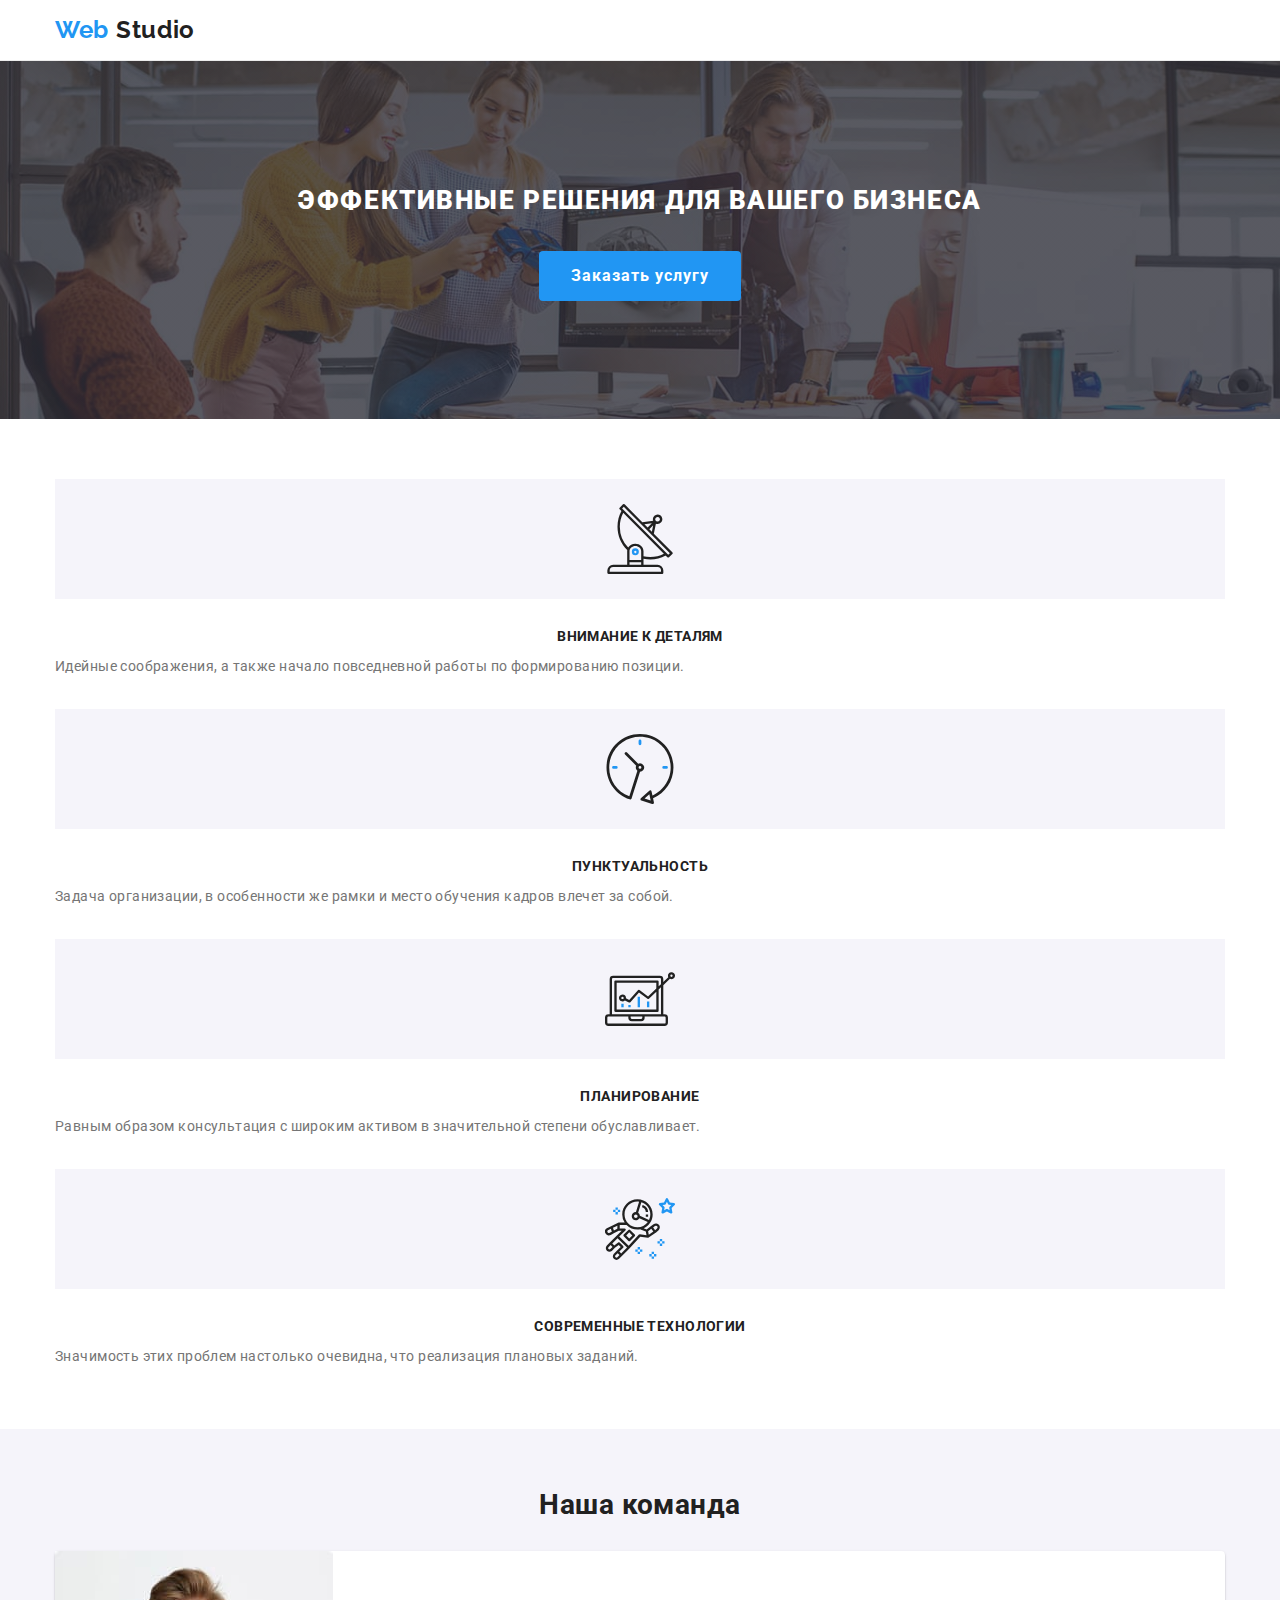
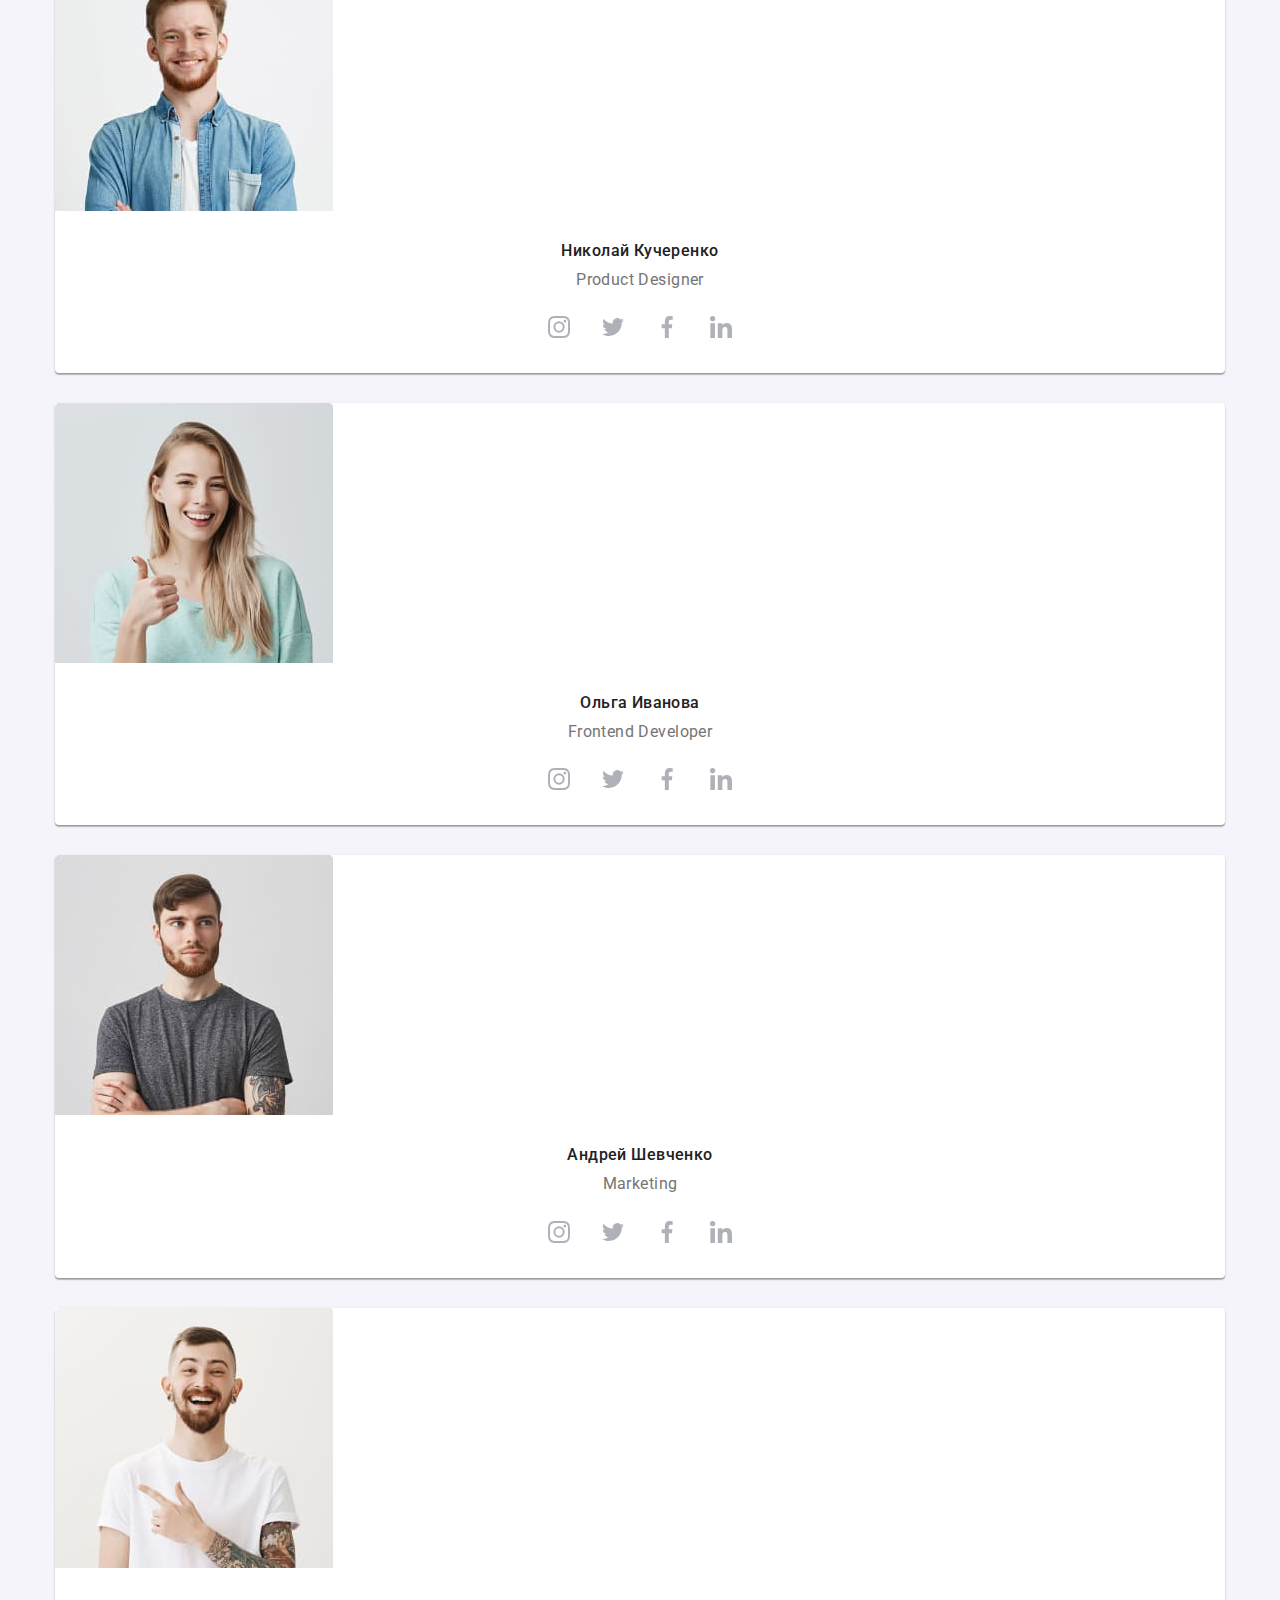
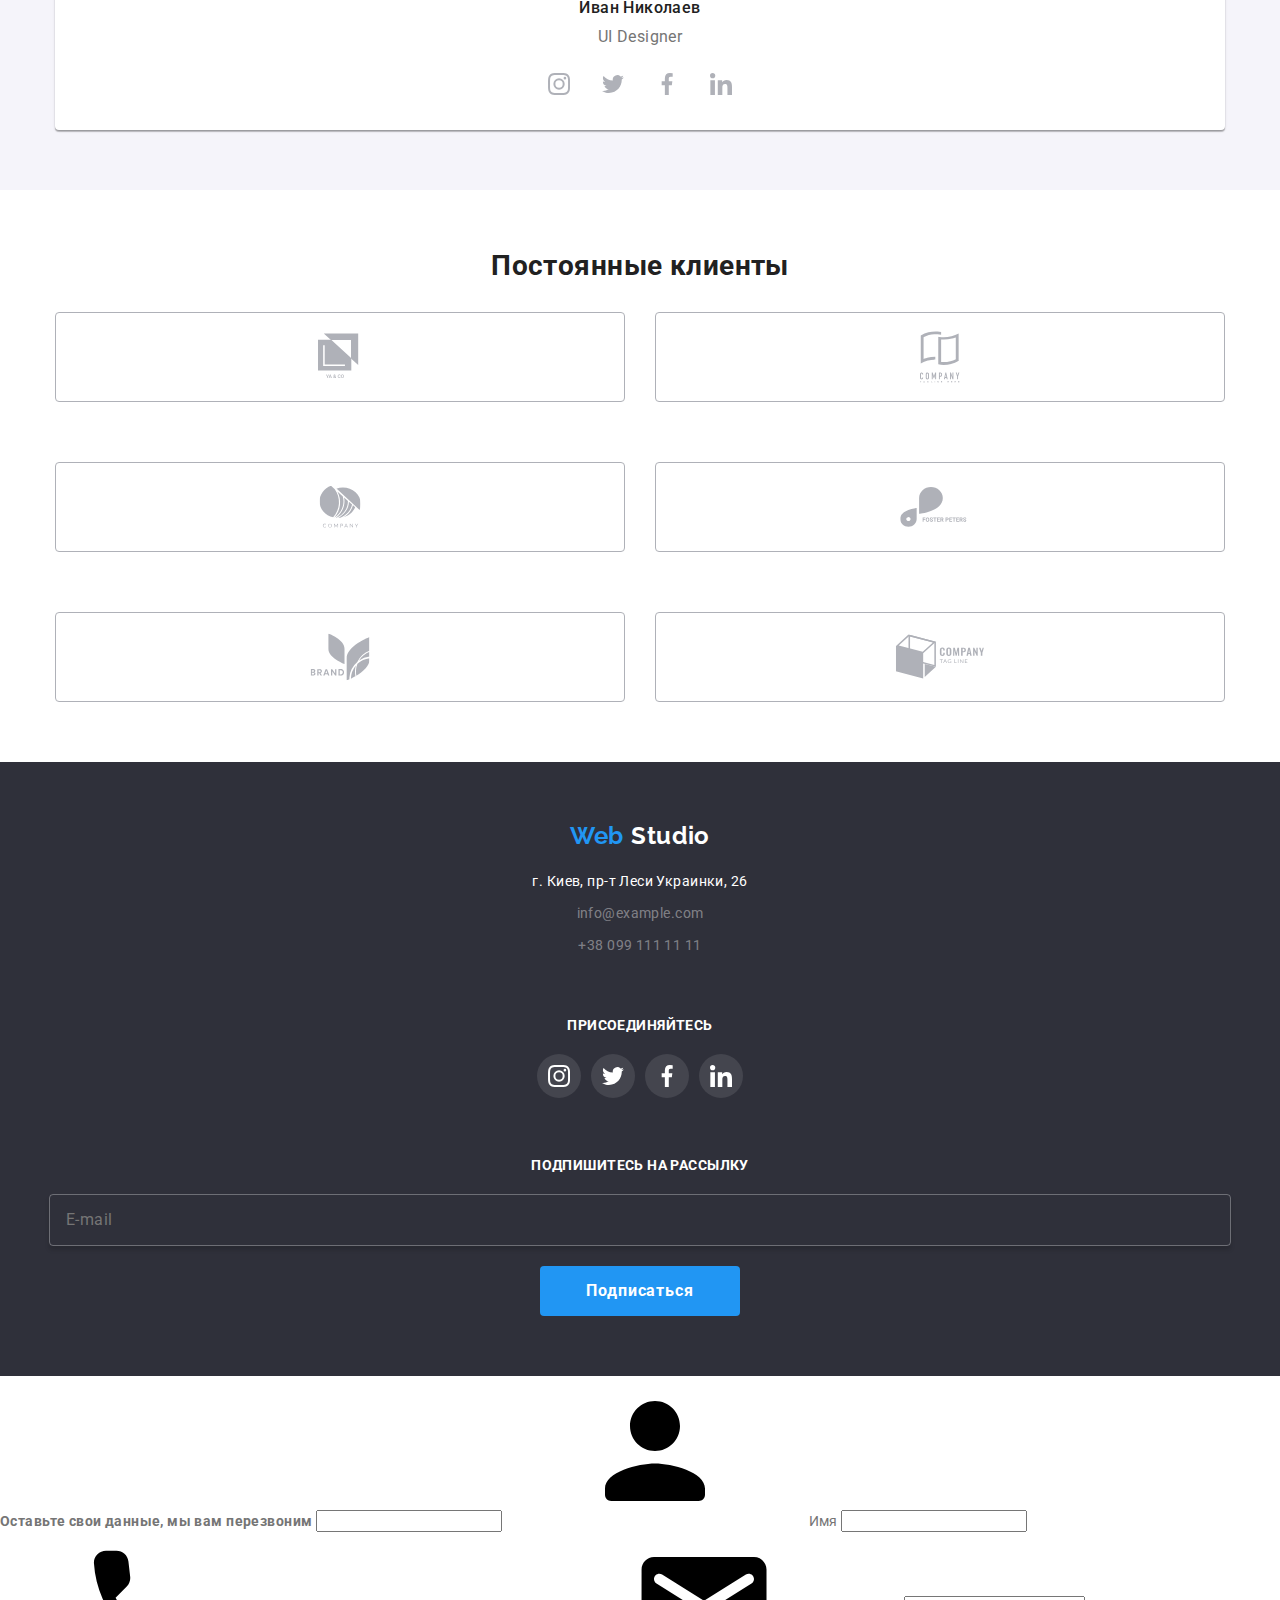
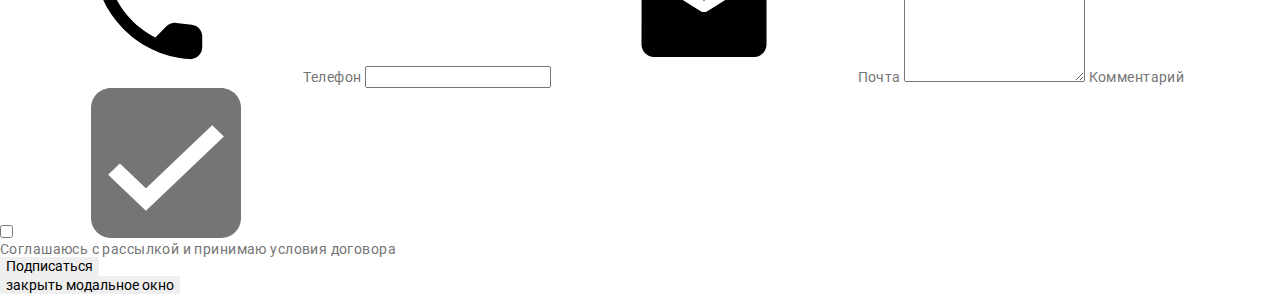
==== index.html @ eb45e1bb "make section-customers" ====
<!DOCTYPE html>
<html lang="ru">
  <head>
    <meta charset="UTF-8" />
    <meta name="viewport" content="width=device-width, initial-scale=1.0" />
    <title>Студия</title>
    <link
      href="https://fonts.googleapis.com/css2?family=Raleway:wght@700&family=Roboto:wght@400;500;700;900&display=swap"
      rel="stylesheet"
    />

    <link rel="stylesheet" href="./css/modify-modern-normalize.css" />
    <link rel="stylesheet" href="./css/main.min.css" />
  </head>

  <body class="page studio">
    <div data-blur-wrapper>
      <!-- Шапка сайта -->
      <header class="page-header">
        <div class="page-header__row page__container">
          <a class="logo" href="./index.html"
            ><span class="logo__accent">Web</span> Studio</a
          >

          <!-- <nav class="navigation">
            <ul class="site-nav">
              <li class="site-nav__item">
                <a
                  class="current site-nav__link accent-hover"
                  href="./index.html"
                  >Студия</a
                >
              </li>
              <li class="site-nav__item">
                <a class="site-nav__link accent-hover" href="./portfolio.html"
                  >Портфолио</a
                >
              </li>
              <li class="site-nav__item">
                <a class="site-nav__link accent-hover" href="#">Контакты</a>
              </li>
            </ul>
          </nav>

          <ul class="contact-us grid-row">
            <li class="grid-item">
              <a
                class="contact-us__link accent-hover"
                href="mailto:info@devstudio.com"
              >
                <svg class="contact-us__icon">
                  <use href="./images/svg-images.svg#contacts-icon-mail"></use>
                </svg>
                <span>info@devstudio.com</span>
              </a>
            </li>
            <li class="grid-item">
              <a class="contact-us__link accent-hover" href="tel:+380961111111">
                <svg class="contact-us__icon">
                  <use href="./images/svg-images.svg#contacts-icon-tel"></use>
                </svg>
                <span>+38 096 111 11 11</span>
              </a>
            </li>
          </ul> -->
        </div>
      </header>

      <!-- Главное содержимое -->
      <main>
        <!-- Герой -->
        <section class="section-hero">
          <div class="section-hero__container">
            <h1 class="section-hero__title">
              Эффективные решения для вашего бизнеса
            </h1>
            <button class="section-hero__btn" data-modal-open>
              Заказать услугу
            </button>
          </div>
        </section>

        <!-- Особенности -->
        <section class="page__section">
          <div class="page__container">
            <ul class="section-features">
              <li class="section-features__item">
                <div class="section-features__icon-box">
                  <svg class="section-features__icon">
                    <use
                      href="./images/svg-images.svg#features-icon-antenna"
                    ></use>
                  </svg>
                </div>

                <h3 class="section-features__subject">Внимание к деталям</h3>
                <p class="section-features__text">
                  Идейные соображения, а также начало повседневной работы по
                  формированию позиции.
                </p>
              </li>
              <li class="section-features__item">
                <div class="section-features__icon-box">
                  <svg class="section-features__icon">
                    <use
                      href="./images/svg-images.svg#features-icon-clock"
                    ></use>
                  </svg>
                </div>

                <h3 class="section-features__subject">Пунктуальность</h3>
                <p class="section-features__text">
                  Задача организации, в особенности же рамки и место обучения
                  кадров влечет за собой.
                </p>
              </li>
              <li class="section-features__item">
                <div class="section-features__icon-box">
                  <svg class="section-features__icon">
                    <use
                      href="./images/svg-images.svg#features-icon-diagram"
                    ></use>
                  </svg>
                </div>

                <h3 class="section-features__subject">Планирование</h3>
                <p class="section-features__text">
                  Равным образом консультация с широким активом в значительной
                  степени обуславливает.
                </p>
              </li>
              <li class="section-features__item">
                <div class="section-features__icon-box">
                  <svg class="section-features__icon">
                    <use
                      href="./images/svg-images.svg#features-icon-astronaut"
                    ></use>
                  </svg>
                </div>

                <h3 class="section-features__subject">
                  Современные технологии
                </h3>
                <p class="section-features__text">
                  Значимость этих проблем настолько очевидна, что реализация
                  плановых заданий.
                </p>
              </li>
            </ul>
          </div>
        </section>

        <!-- Чем мы занимаемся -->
        <section class="section-activity container section">
          <h2 class="studio-section-title">Чем мы занимаемся</h2>
          <ul class="section-activity__list grid-row">
            <li class="section-activity__item relative">
              <img
                class="section-activity__icon"
                src="./images/desktop-apps.jpg"
                alt="Ноутбук"
                width="380"
                height="294"
              /><span class="section-activity__subject"
                >Десктопные приложения</span
              >
            </li>
            <li class="section-activity__item relative">
              <img
                class="section-activity__icon"
                src="./images/mobile-apps.jpg"
                alt="Смартфон"
                width="380"
                height="294"
              /><span class="section-activity__subject"
                >Мобильные приложения</span
              >
            </li>
            <li class="section-activity__item relative">
              <img
                class="section-activity__icon"
                src="./images/design-solutions.jpg"
                alt="Проэкт на большом экране"
                width="380"
                height="294"
              /><span class="section-activity__subject"
                >Дизайнерские решения</span
              >
            </li>
          </ul>
        </section>

        <!-- Наша команда -->
        <section class="section-team page__section">
          <div class="page__container">
            <h2 class="page__section-title">Наша команда</h2>
            <ul class="section-team__list">
              <li class="team-cart section-team__item">
                <img
                  class="team-cart__icon"
                  src="./images/team-avatars/avatar-john-smith.jpg"
                  alt="Николай Кучеренко портрет"
                  width="278"
                  height="260"
                />
                <h3 class="team-cart__title">Николай Кучеренко</h3>
                <p class="team-cart__role" lang="en">Product Designer</p>
                <ul class="social-list team-cart__social-list">
                  <li class="social-list__item">
                    <a
                      class="social-list__link"
                      href="#"
                      aria-label="Николай Кучеренко Instagram"
                      ><svg class="social-list__icon">
                        <use
                          href="./images/svg-images.svg#social-icon-instagram"
                        ></use>
                      </svg>
                    </a>
                  </li>
                  <li class="social-list__item">
                    <a
                      class="social-list__link"
                      href="#"
                      aria-label="Николай Кучеренко Twitter"
                      ><svg class="social-list__icon">
                        <use
                          href="./images/svg-images.svg#social-icon-twitter"
                        ></use>
                      </svg>
                    </a>
                  </li>
                  <li class="social-list__item">
                    <a
                      class="social-list__link"
                      href="#"
                      aria-label="Николай Кучеренко Facebook"
                      ><svg class="social-list__icon">
                        <use
                          href="./images/svg-images.svg#social-icon-facebook"
                        ></use>
                      </svg>
                    </a>
                  </li>
                  <li class="social-list__item">
                    <a
                      class="social-list__link"
                      href="#"
                      aria-label="Николай Кучеренко LinkedIn"
                      ><svg class="social-list__icon">
                        <use
                          href="./images/svg-images.svg#social-icon-linkedin"
                        ></use>
                      </svg>
                    </a>
                  </li>
                </ul>
              </li>
              <li class="team-cart lang="">
                <img
                  class="team-cart__icon"
                  src="./images/team-avatars/avatar-marta-stewart.jpg"
                  alt="Ольга Иванова портрет"
                  width="278"
                  height="260"
                />
                <h3 class="team-cart__title">Ольга Иванова</h3>
                <p class="team-cart__role" lang='en'>Frontend Developer</p>
                <ul class="social-list team-cart__social-list">
                  <li class="social-list__item">
                    <a
                      class="social-list__link"
                      href="#"
                      aria-label="Ольга Иванова Instagram"
                    >
                      <svg class="social-list__icon">
                        <use
                          href="./images/svg-images.svg#social-icon-instagram"
                        ></use>
                      </svg>
                    </a>
                  </li>
                  <li class="social-list__item">
                    <a
                      class="social-list__link"
                      href="#"
                      aria-label="Ольга Иванова Twitter"
                    >
                      <svg class="social-list__icon">
                        <use
                          href="./images/svg-images.svg#social-icon-twitter"
                        ></use>
                      </svg>
                    </a>
                  </li>
                  <li class="social-list__item">
                    <a
                      class="social-list__link"
                      href="#"
                      aria-label="Ольга Иванова Facebook"
                    >
                      <svg class="social-list__icon">
                        <use
                          href="./images/svg-images.svg#social-icon-facebook"
                        ></use>
                      </svg>
                    </a>
                  </li>
                  <li class="social-list__item">
                    <a
                      class="social-list__link"
                      href="#"
                      aria-label="Ольга Иванова LinkedIn"
                    >
                      <svg class="social-list__icon">
                        <use
                          href="./images/svg-images.svg#social-icon-linkedin"
                        ></use>
                      </svg>
                    </a>
                  </li>
                </ul>
              </li>
              <li class="team-cart section-team__item" lang="en">
                <img
                  class="team-cart__icon"
                  src="./images/team-avatars/avatar-robert-jakis.jpg"
                  alt="Андрей Шевченко портрет"
                  width="278"
                  height="260"
                />
                <h3 class="team-cart__title">Андрей Шевченко</h3>
                <p class="team-cart__role" lang="en">Marketing</p>
                <ul class="social-list team-cart__social-list">
                  <li class="social-list__item">
                    <a
                      class="social-list__link"
                      href="#"
                      aria-label="Андрей Шевченко Instagram"
                    >
                      <svg class="social-list__icon">
                        <use
                          href="./images/svg-images.svg#social-icon-instagram"
                        ></use>
                      </svg>
                    </a>
                  </li>
                  <li class="social-list__item">
                    <a
                      class="social-list__link"
                      href="#"
                      aria-label="Андрей Шевченко Twitter"
                    >
                      <svg class="social-list__icon">
                        <use
                          href="./images/svg-images.svg#social-icon-twitter"
                        ></use>
                      </svg>
                    </a>
                  </li>
                  <li class="social-list__item">
                    <a
                      class="social-list__link"
                      href="#"
                      aria-label="Андрей Шевченко Facebook"
                    >
                      <svg class="social-list__icon">
                        <use
                          href="./images/svg-images.svg#social-icon-facebook"
                        ></use>
                      </svg>
                    </a>
                  </li>
                  <li class="social-list__item">
                    <a
                      class="social-list__link"
                      href="#"
                      aria-label="Андрей Шевченко LinkedIn"
                    >
                      <svg class="social-list__icon">
                        <use
                          href="./images/svg-images.svg#social-icon-linkedin"
                        ></use>
                      </svg>
                    </a>
                  </li>
                </ul>
              </li>
              <li class="team-cart lang="">
                <img
                  class="team-cart__icon"
                  src="./images/team-avatars/avatar-martin-doe.jpg"
                  alt="Иван Николаев портрет"
                  width="278"
                  height="260"
                />
                <h3 class="team-cart__title">Иван Николаев</h3>
                <p class="team-cart__role" lang="en">UI Designer</p>
                <ul class="social-list team-cart__social-list">
                  <li class="social-list__item">
                    <a
                      class="social-list__link"
                      href="#"
                      aria-label="Иван Николаев Instagram"
                    >
                      <svg class="social-list__icon">
                        <use
                          href="./images/svg-images.svg#social-icon-instagram"
                        ></use>
                      </svg>
                    </a>
                  </li>
                  <li class="social-list__item">
                    <a
                      class="social-list__link"
                      href="#"
                      aria-label="Иван Николаев Twitter"
                    >
                      <svg class="social-list__icon">
                        <use
                          href="./images/svg-images.svg#social-icon-twitter"
                        ></use>
                      </svg>
                    </a>
                  </li>
                  <li class="social-list__item">
                    <a
                      class="social-list__link"
                      href="#"
                      aria-label="Иван Николаев Facebook"
                    >
                      <svg class="social-list__icon">
                        <use
                          href="./images/svg-images.svg#social-icon-facebook"
                        ></use>
                      </svg>
                    </a>
                  </li>
                  <li class="social-list__item">
                    <a
                      class="social-list__link"
                      href="#"
                      aria-label="Иван Николаев LinkedIn"
                      ><svg class="social-list__icon">
                        <use
                          href="./images/svg-images.svg#social-icon-linkedin"
                        ></use>
                      </svg>
                    </a>
                  </li>
                </ul>
              </li>
            </ul>
          </div>
        </section>

        <!-- Постоянные клиенты -->
        <section class="section-customers page__section page__container">
          <h2 class="page__section-title">Постоянные клиенты</h2>

          <ul class="section-customers__list">
            <li class="section-customers__item">
              <a
                class="section-customers__link"
                href="#"
                aria-label="Логотип компании 1"
              >
                <svg
                  class="section-customers__icon client-logo-1"
                  width="44.27"
                  height="49.23"
                >
                  <use href="./images/svg-images.svg#client-logo-1"></use>
                </svg>
              </a>
            </li>
            <li class="section-customers__item">
              <a
                class="section-customers__link"
                href="#"
                aria-label="Логотип компании 2"
              >
                <svg
                  class="section-customers__icon client-logo-2"
                  width="40"
                  height="52"
                >
                  <use href="./images/svg-images.svg#client-logo-2"></use>
                </svg>
              </a>
            </li>
            <li class="section-customers__item">
              <a
                class="section-customers__link"
                href="#"
                aria-label="Логотип компании 3"
              >
                <svg
                  class="section-customers__icon client-logo-3"
                  width="41"
                  height="42.6"
                >
                  <use href="./images/svg-images.svg#client-logo-3"></use>
                </svg>
              </a>
            </li>
            <li class="section-customers__item">
              <a
                class="section-customers__link"
                href="#"
                aria-label="Логотип компании 4"
              >
                <svg
                  class="section-customers__icon client-logo-4"
                  width="79.66"
                  height="42.02"
                >
                  <use href="./images/svg-images.svg#client-logo-4"></use>
                </svg>
              </a>
            </li>
            <li class="section-customers__item"">
              <a
                class="section-customers__link"
                href="#"
                aria-label="Логотип компании 5"
              >
                <svg
                  class="section-customers__icon client-logo-5"
                  width="59"
                  height="47"
                >
                  <use href="./images/svg-images.svg#client-logo-5"></use>
                </svg>
              </a>
            </li>
            <li class="section-customers__item"">
              <a
                class="section-customers__link"
                href="#"
                aria-label="Логотип компании 6"
              >
                <svg
                  class="section-customers__icon client-logo-6"
                  width="88.48"
                  height="45.44"
                >
                  <use href="./images/svg-images.svg#client-logo-6"></use>
                </svg>
              </a>
            </li>
          </ul>
        </section>
      </main>

      <!-- Подвал -->
      <footer class="page-footer">
        <div class="page__container">
          <div class="page-footer__row">
            <div class="page-footer__item">
              <a class="logo page-footer__logo" href="./index.html"
                ><span class="logo__accent">Web</span> Studio</a
              >

              <!-- Контактные данные -->
              <address class="address">
                <span class="address__item page-footer--pale"
                  >г. Киев, пр-т Леси Украинки, 26</span
                >
                <a class="address__item" href="mailto:info@devstudio.com"
                  >info@example.com</a
                >
                <a class="address__item" href="tel:+380961111111"
                  >+38 099 111 11 11</a
                >
              </address>
            </div>

            <!-- Соц. сети -->
            <div class="page-footer__item">
              <b class="page-footer__subject page-footer--pale"
                >Присоединяйтесь</b
              >

              <ul class="social-list">
                <li class="social-list__item">
                  <a
                    class="social-list__link social-list__link--on-dark"
                    href="#"
                    aria-label="Инстаграм канал этого сайта"
                  >
                    <svg class="social-list__icon">
                      <use
                        href="./images/svg-images.svg#social-icon-instagram"
                      ></use>
                    </svg>
                  </a>
                </li>
                <li class="social-list__item">
                  <a
                    class="social-list__link social-list__link--on-dark"
                    href="#"
                    aria-label="Твитер лента этого сайта"
                    ><svg class="social-list__icon">
                      <use
                        href="./images/svg-images.svg#social-icon-twitter"
                      ></use>
                    </svg>
                  </a>
                </li>
                <li class="social-list__item">
                  <a
                    class="social-list__link social-list__link--on-dark"
                    href="#"
                    aria-label="Фейсбук страничка этого сайта"
                  >
                    <svg class="social-list__icon">
                      <use
                        href="./images/svg-images.svg#social-icon-facebook"
                      ></use>
                    </svg>
                  </a>
                </li>
                <li class="social-list__item">
                  <a
                    class="social-list__link social-list__link--on-dark"
                    href="#"
                    aria-label="Линкед ин профиль этого сайта"
                  >
                    <svg class="social-list__icon">
                      <use
                        href="./images/svg-images.svg#social-icon-linkedin"
                      ></use>
                    </svg>
                  </a>
                </li>
              </ul>
            </div>

            <!-- Форма подписки  -->
            <div class="page-footer__item">
              <b class="page-footer__subject page-footer--pale"
                >Подпишитесь на рассылку</b
              >

              <form class="form-subscribe">
                <input
                  class="form-subscribe__input-text"
                  type="email"
                  name="user-email-subscribe"
                  placeholder="E-mail"
                />
                <button class="form-subscribe__submit" type="submit">
                  Подписаться
                </button>
              </form>
            </div>
          </div>
        </div>
      </footer>
    </div>

    <script>
      /* console.log(`${name}: ${value}`), */
      (() => {
        document
          .querySelector(".form-subscribe")
          .addEventListener("submit", (e) => {
            e.preventDefault();

            new FormData(e.currentTarget).forEach((value, name) =>
              console.log(`${name}: ${value}`)
            );

            e.currentTarget.reset();
          });
      })();
    </script>

    <div class="backdrop is-hidden" data-modal>
      <div class="modal relative">
        <form class="form-order-service">
          <b class="form-order-service__subject"
            >Оставьте свои данные, мы вам перезвоним</b
          >
          <label class="form-order-service__label relative">
            <input
              class="form-order-service__input-text input-text"
              type="text"
              name="customer-name"
              required
              pattern="^[A-Za-zА-Яа-яЁёЇїІі\s]+$"
              placeholder=" "
            />
            <svg class="form-order-service__icon">
              <use href="./images/svg-images.svg#form-name-icon"></use>
            </svg>
            <span class="form-order-service__label-text">Имя</span>
          </label>

          <label class="form-order-service__label relative">
            <input
              class="form-order-service__input-text input-text"
              type="text"
              name="customer-tel"
              required
              pattern="^[0-9(_)\s\+\-]+$"
              placeholder=" "
            />
            <svg class="form-order-service__icon">
              <use href="./images/svg-images.svg#form-tel-icon"></use>
            </svg>
            <span class="form-order-service__label-text">Телефон</span>
          </label>

          <label class="form-order-service__label relative">
            <input
              class="form-order-service__input-text input-text"
              type="email"
              name="customer-email"
              placeholder=" "
            />
            <svg class="form-order-service__icon">
              <use href="./images/svg-images.svg#form-email-icon"></use>
            </svg>
            <span class="form-order-service__label-text">Почта</span>
          </label>
          <label class="form-order-service__label relative">
            <textarea
              class="form-order-service__input-text input-text textarea"
              rows="5"
              name="customer-comments"
              placeholder=" "
            ></textarea>
            <span class="form-order-service__label-text textarea"
              >Комментарий</span
            >
          </label>

          <div class="policy-agreement">
            <label class="checkbox">
              <input
                class="checkbox__native"
                type="checkbox"
                name="topic"
                value="html"
                required
              />

              <svg class="checkbox_icon accent-text">
                <use href="./images/svg-images.svg#form-checkbox-icon"></use>
              </svg>
            </label>
            <p class="policy-agreement__warning">
              Соглашаюсь с рассылкой и принимаю
              <a class="policy-agreement__rules-link" href="#">
                условия договора</a
              >
            </p>
          </div>

          <button class="btn-accent accent-bg" type="submit">
            Подписаться
          </button>
        </form>

        <button class="modal__close" data-modal-close>
          закрыть модальное окно
        </button>
      </div>
    </div>
    <script src="./js/modal.js"></script>
  </body>
</html>
---- css/main.min.css ----
*,*::before,*::after{-webkit-box-sizing:inherit;box-sizing:inherit}:root{-moz-tab-size:4;-o-tab-size:4;tab-size:4}html{-webkit-box-sizing:border-box;box-sizing:border-box;line-height:1.15;-webkit-text-size-adjust:100%}body{margin:0}body{font-family:system-ui,-apple-system,"Segoe UI",Roboto,Helvetica,Arial,sans-serif,"Apple Color Emoji","Segoe UI Emoji"}hr{height:0}abbr[title]{-webkit-text-decoration:underline dotted;text-decoration:underline dotted}b,strong{font-weight:bolder}code,kbd,samp,pre{font-family:SFMono-Regular, Consolas, "Liberation Mono", Menlo, monospace;font-size:1em}small{font-size:80%}sub,sup{font-size:75%;line-height:0;position:relative;vertical-align:baseline}sub{bottom:-0.25em}sup{top:-0.5em}button,input,optgroup,select,textarea{font-family:inherit;font-size:100%;line-height:1.15;margin:0}button,select{text-transform:none}button,[type="button"],[type="reset"],[type="submit"]{-webkit-appearance:button}button::-moz-focus-inner,[type="button"]::-moz-focus-inner,[type="reset"]::-moz-focus-inner,[type="submit"]::-moz-focus-inner{border-style:none;padding:0}button:-moz-focusring,[type="button"]:-moz-focusring,[type="reset"]:-moz-focusring,[type="submit"]:-moz-focusring{outline:1px dotted ButtonText}fieldset{padding:0.35em 0.75em 0.625em}legend{padding:0}progress{vertical-align:baseline}[type="number"]::-webkit-inner-spin-button,[type="number"]::-webkit-outer-spin-button{height:auto}[type="search"]{-webkit-appearance:textfield;outline-offset:-2px}[type="search"]::-webkit-search-decoration{-webkit-appearance:none}::-webkit-file-upload-button{-webkit-appearance:button;font:inherit}summary{display:list-item}img{display:block;max-width:100%;height:auto}a{text-decoration:none;color:inherit}h1,h2,h3,p,ul{padding-left:0;margin-top:0;margin-bottom:0}h2,h3{color:#212121;font-weight:700}li{list-style-type:none}button{border:none;cursor:pointer}.page-header__row,.page-footer__row{display:-webkit-box;display:-ms-flexbox;display:flex}.section-customers__icon{position:absolute;left:50%;top:50%;-webkit-transform:translate(-50%, -50%);transform:translate(-50%, -50%)}.section-customers__link:hover,.section-customers__link:focus{color:#2196f3}.section-customers__link{-webkit-transition-property:color;transition-property:color;-webkit-transition-duration:1000ms;transition-duration:1000ms;-webkit-transition-timing-function:cubic-bezier(0.4, 0, 0.2, 1);transition-timing-function:cubic-bezier(0.4, 0, 0.2, 1);-webkit-transition-delay:0ms;transition-delay:0ms}.form-subscribe__submit,.section-hero__btn,.social-list__link:hover,.social-list__link:focus{background-color:#2196f3;color:#fff}.social-list__link{-webkit-transition-property:all;transition-property:all;-webkit-transition-duration:1000ms;transition-duration:1000ms;-webkit-transition-timing-function:cubic-bezier(0.4, 0, 0.2, 1);transition-timing-function:cubic-bezier(0.4, 0, 0.2, 1);-webkit-transition-delay:0ms;transition-delay:0ms}.form-subscribe__input-text{border-radius:4px;background-color:transparent;letter-spacing:0.03em}.form-subscribe__submit,.section-hero__btn{display:inline-block;min-width:200px;padding:10px 32px;border-radius:4px;font-size:16px;font-weight:700;line-height:1.87;text-align:center;letter-spacing:0.06em}.section-features,.section-team__list,.section-customers__list{margin-left:-15px;margin-right:-15px;margin-top:-30px;margin-bottom:-30px}.section-features__item,.section-team__item,.team-cart,.section-customers__item{margin-left:15px;margin-right:15px;margin-top:30px;margin-bottom:30px}.page{margin:0;color:#757575;background-color:#fff;font-family:"Roboto",sans-serif;font-size:14px;font-weight:400;letter-spacing:.03em}.page__container{max-width:1200px;margin:0 auto;padding-left:15px;padding-right:15px}.page__section{padding-top:60px;padding-bottom:60px}.page__section-title{padding-bottom:30px;font-size:28px;line-height:1.17;text-align:center}.page-header{border-bottom:1px solid #ececec}.page-header__row{min-height:60px;-webkit-box-align:center;-ms-flex-align:center;align-items:center}.logo{display:inline-block;font-family:"Raleway",sans-serif;font-size:24px;font-weight:700;letter-spacing:.03em;line-height:1.17;color:#212121}.logo__accent{color:#2196f3}.page-footer{background-color:#2f303a;padding-top:60px;padding-bottom:60px}.page-footer--pale{color:#fff}.page-footer__row{-webkit-box-orient:vertical;-webkit-box-direction:normal;-ms-flex-direction:column;flex-direction:column}.page-footer__item{text-align:center}.page-footer__item:not(:last-child){margin-bottom:60px}.page-footer__subject{display:block;margin-bottom:20px;font-weight:700;line-height:1.14;text-transform:uppercase}.page-footer__logo{color:#fff;margin-bottom:20px}.address{color:rgba(255,255,255,0.4);line-height:1.71;font-style:normal}.address__item{display:block}.address__item:not(:last-child){margin-bottom:8px}.social-list{display:-webkit-box;display:-ms-flexbox;display:flex;-webkit-box-pack:center;-ms-flex-pack:center;justify-content:center;padding-left:0px;margin-left:-5px;margin-right:-5px}.social-list__item{margin-left:5px;margin-right:5px}.social-list__link{display:block;width:44px;height:44px;padding:11px;border-radius:22px;color:#afb1b8}.social-list__link--on-dark{background-color:rgba(255,255,255,0.1);color:#fff}.social-list__icon{fill:currentColor;width:22px;height:22px}.form-subscribe{margin-left:-6px;margin-right:-6px}.form-subscribe__input-text{display:block;width:100%;margin-bottom:20px;padding:15px 16px;font-size:16px;line-height:1.25;color:rgba(255,255,255,0.6);border:1px solid rgba(255,255,255,0.3);-webkit-box-shadow:0px 4px 4px rgba(0,0,0,0.15);box-shadow:0px 4px 4px rgba(0,0,0,0.15)}.form-subscribe__submit{margin-left:6px;margin-right:6px}.section-hero{padding:118px 60px;background-image:-webkit-gradient(linear, left top, left bottom, from(rgba(47,48,58,0.8)), to(rgba(47,48,58,0.8))),url("../images/hero-image/hero-image.jpg");background-image:linear-gradient(rgba(47,48,58,0.8), rgba(47,48,58,0.8)),url("../images/hero-image/hero-image.jpg");background-position:center;background-size:cover;background-color:rgba(47,48,58,0.8);text-align:center}.section-hero__title{margin:0 auto 30px;font-weight:900;font-size:26px;line-height:1.62;letter-spacing:0.06em;text-transform:uppercase;color:#fff}.section-features__icon-box{padding:25px;margin-bottom:30px;background-color:#f5f4fa}.section-features__icon{width:70px;height:70px;display:block;margin-left:auto;margin-right:auto}.section-features__subject{margin-bottom:10px;font-size:14px;line-height:1.14;text-transform:uppercase;text-align:center}.section-features__text{line-height:1.71}.section-activity{display:none}.section-team{background-color:#f5f4fa}.team-cart{padding-bottom:24px;background-color:#fff;border-radius:4px;-webkit-box-shadow:0px 2px 1px rgba(0,0,0,0.2),0px 1px 1px rgba(0,0,0,0.14),0px 1px 3px rgba(0,0,0,0.12);box-shadow:0px 2px 1px rgba(0,0,0,0.2),0px 1px 1px rgba(0,0,0,0.14),0px 1px 3px rgba(0,0,0,0.12);text-align:center}.team-cart__icon{margin-bottom:30px}.team-cart__title{margin-bottom:10px;font-weight:500;font-size:16px;line-height:1.19}.team-cart__role{margin-bottom:16px;font-size:16px;line-height:1.19}.section-customers__list{display:-webkit-box;display:-ms-flexbox;display:flex;-ms-flex-wrap:wrap;flex-wrap:wrap}.section-customers__item{min-width:calc(50% - 30px)}.section-customers__link{position:relative;display:block;min-height:90px;border:1px solid;border-radius:4px;color:#afb1b8}.section-customers__icon{fill:currentColor}
/*# sourceMappingURL=main.min.css.map */
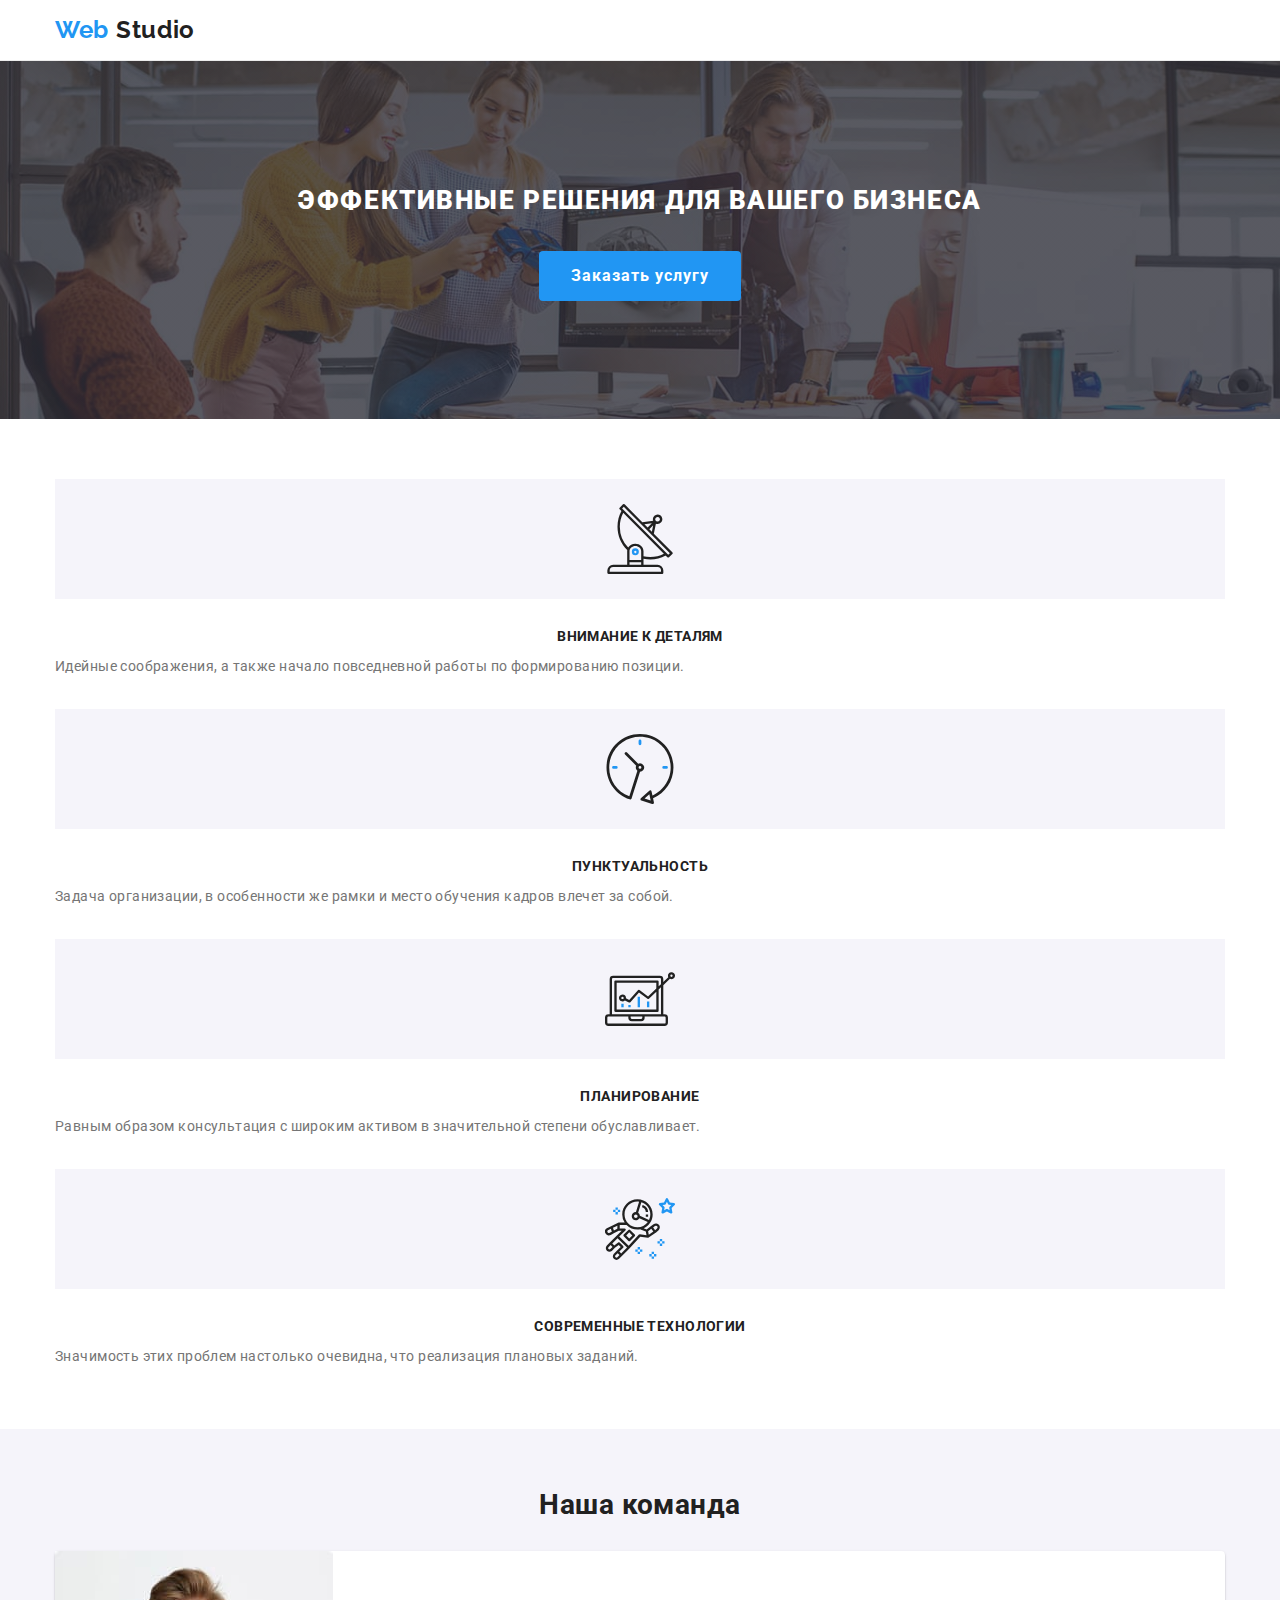
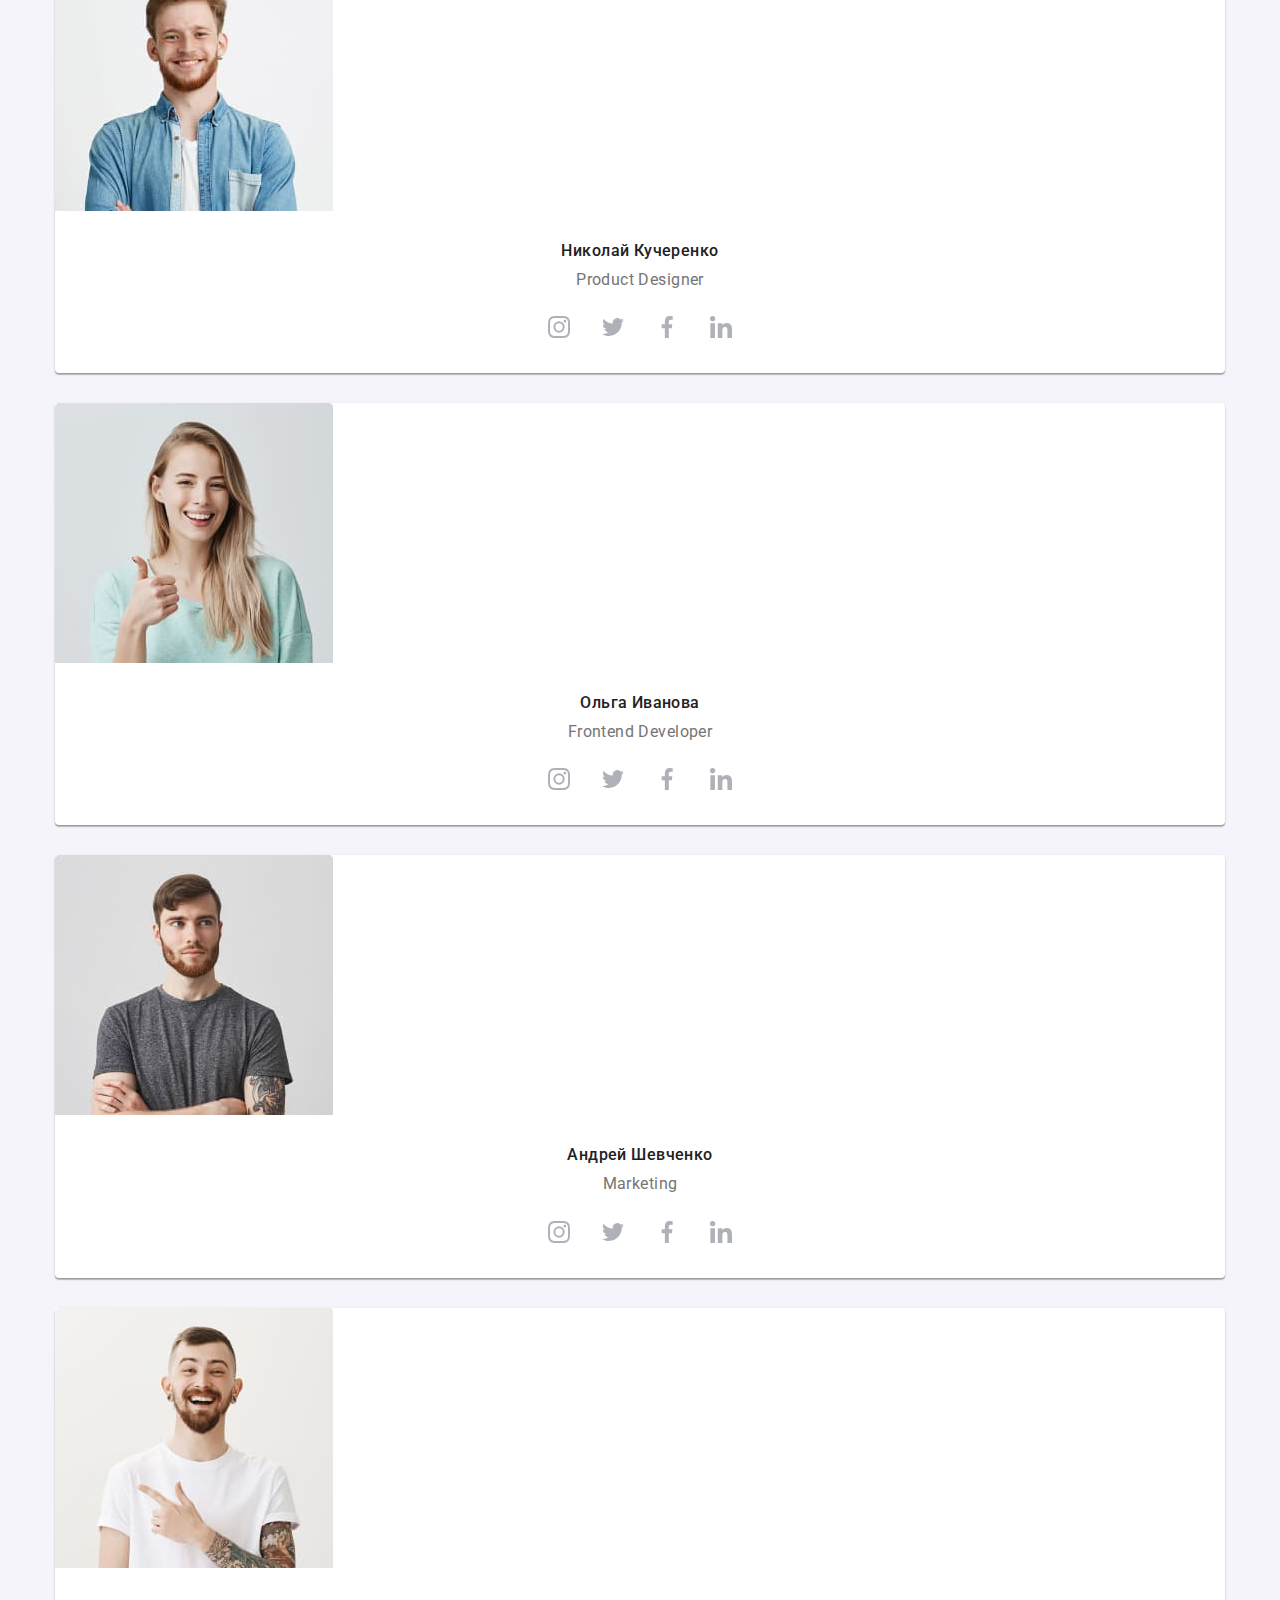
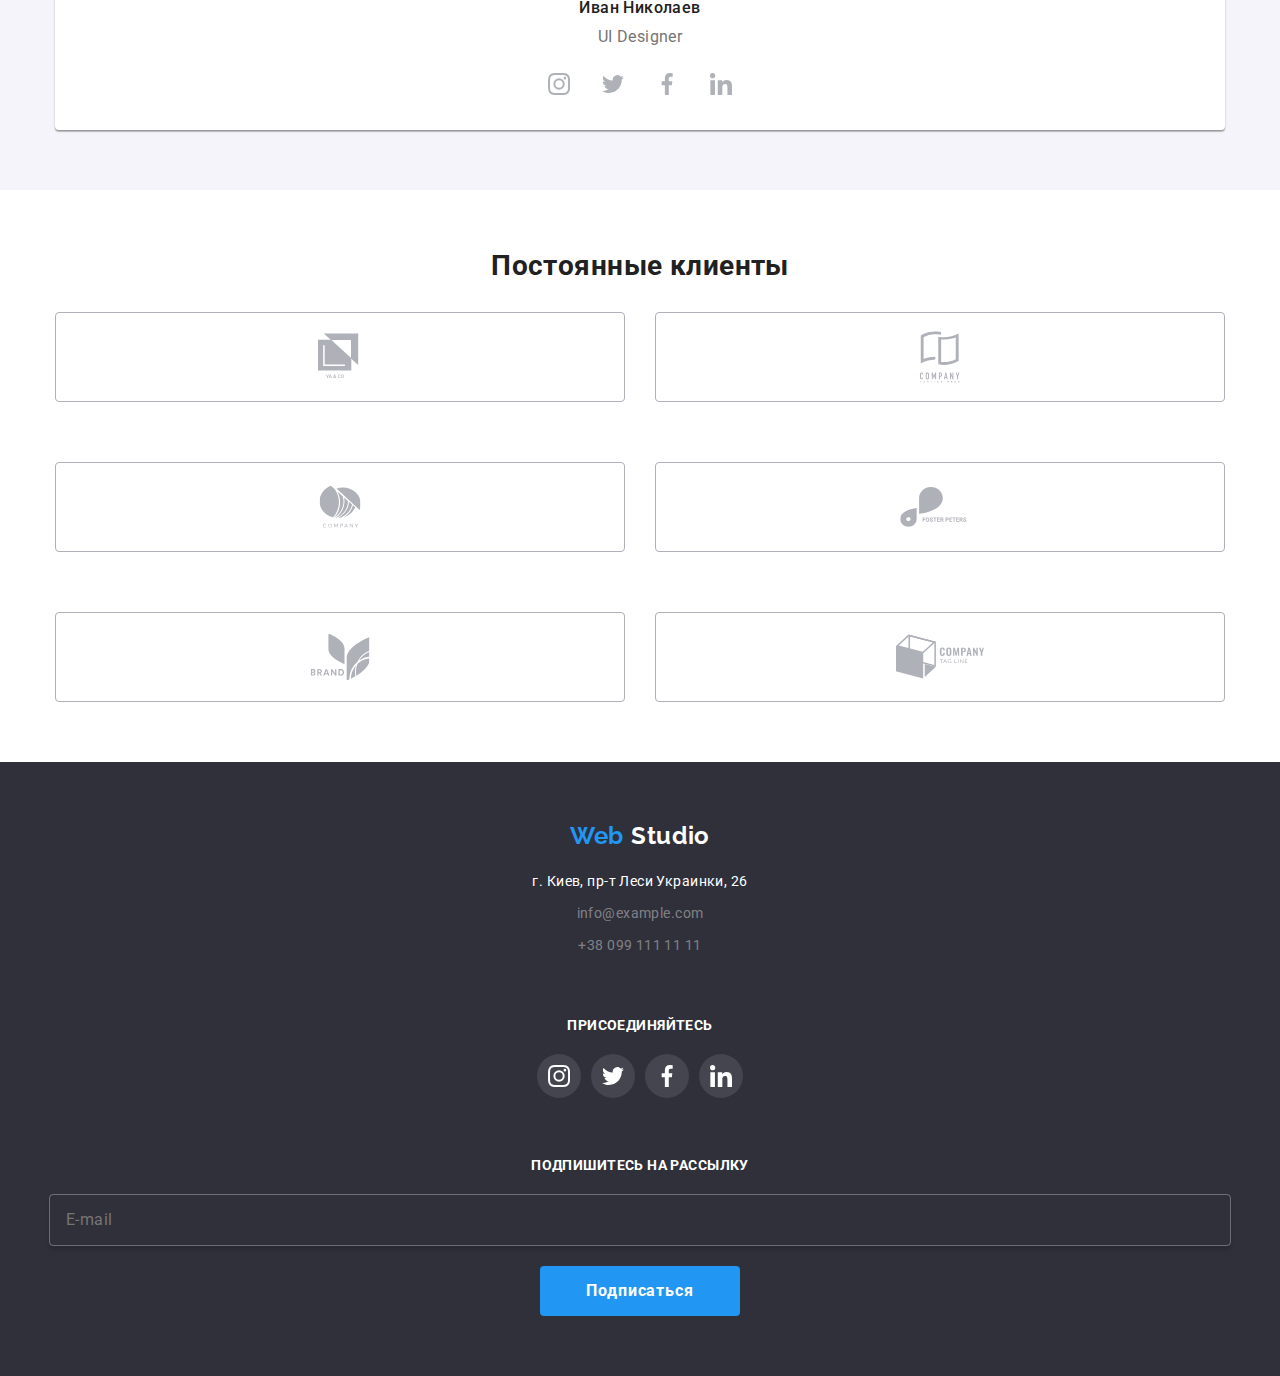
==== commit a2b5a4c2: "make form-order-service : mobile" ====
--- a/index.html
+++ b/index.html
@@ -4,12 +4,12 @@
     <meta charset="UTF-8" />
     <meta name="viewport" content="width=device-width, initial-scale=1.0" />
     <title>Студия</title>
+
     <link
       href="https://fonts.googleapis.com/css2?family=Raleway:wght@700&family=Roboto:wght@400;500;700;900&display=swap"
       rel="stylesheet"
     />
 
-    <link rel="stylesheet" href="./css/modify-modern-normalize.css" />
     <link rel="stylesheet" href="./css/main.min.css" />
   </head>
 
@@ -256,7 +256,7 @@
                   </li>
                 </ul>
               </li>
-              <li class="team-cart lang="">
+              <li class="team-cart">
                 <img
                   class="team-cart__icon"
                   src="./images/team-avatars/avatar-marta-stewart.jpg"
@@ -265,7 +265,9 @@
                   height="260"
                 />
                 <h3 class="team-cart__title">Ольга Иванова</h3>
-                <p class="team-cart__role" lang='en'>Frontend Developer</p>
+
+                <p class="team-cart__role" lang="en">Frontend Developer</p>
+
                 <ul class="social-list team-cart__social-list">
                   <li class="social-list__item">
                     <a
@@ -321,7 +323,8 @@
                   </li>
                 </ul>
               </li>
-              <li class="team-cart section-team__item" lang="en">
+
+              <li class="team-cart section-team__item">
                 <img
                   class="team-cart__icon"
                   src="./images/team-avatars/avatar-robert-jakis.jpg"
@@ -329,8 +332,11 @@
                   width="278"
                   height="260"
                 />
+
                 <h3 class="team-cart__title">Андрей Шевченко</h3>
+
                 <p class="team-cart__role" lang="en">Marketing</p>
+
                 <ul class="social-list team-cart__social-list">
                   <li class="social-list__item">
                     <a
@@ -386,7 +392,8 @@
                   </li>
                 </ul>
               </li>
-              <li class="team-cart lang="">
+
+              <li class="team-cart">
                 <img
                   class="team-cart__icon"
                   src="./images/team-avatars/avatar-martin-doe.jpg"
@@ -519,7 +526,7 @@
                 </svg>
               </a>
             </li>
-            <li class="section-customers__item"">
+            <li class="section-customers__item">
               <a
                 class="section-customers__link"
                 href="#"
@@ -534,7 +541,8 @@
                 </svg>
               </a>
             </li>
-            <li class="section-customers__item"">
+
+            <li class="section-customers__item">
               <a
                 class="section-customers__link"
                 href="#"
@@ -678,17 +686,17 @@
     </script>
 
     <div class="backdrop is-hidden" data-modal>
-      <div class="modal relative">
+      <div class="modal">
         <form class="form-order-service">
           <b class="form-order-service__subject"
             >Оставьте свои данные, мы вам перезвоним</b
           >
-          <label class="form-order-service__label relative">
+          <label class="form-order-service__label">
             <input
-              class="form-order-service__input-text input-text"
+              class="form-order-service__input-text"
               type="text"
               name="customer-name"
-              required
+              required=""
               pattern="^[A-Za-zА-Яа-яЁёЇїІі\s]+$"
               placeholder=" "
             />
@@ -698,12 +706,12 @@
             <span class="form-order-service__label-text">Имя</span>
           </label>
 
-          <label class="form-order-service__label relative">
+          <label class="form-order-service__label">
             <input
-              class="form-order-service__input-text input-text"
+              class="form-order-service__input-text"
               type="text"
               name="customer-tel"
-              required
+              required=""
               pattern="^[0-9(_)\s\+\-]+$"
               placeholder=" "
             />
@@ -713,9 +721,9 @@
             <span class="form-order-service__label-text">Телефон</span>
           </label>
 
-          <label class="form-order-service__label relative">
+          <label class="form-order-service__label">
             <input
-              class="form-order-service__input-text input-text"
+              class="form-order-service__input-text"
               type="email"
               name="customer-email"
               placeholder=" "
@@ -725,9 +733,9 @@
             </svg>
             <span class="form-order-service__label-text">Почта</span>
           </label>
-          <label class="form-order-service__label relative">
+          <label class="form-order-service__label">
             <textarea
-              class="form-order-service__input-text input-text textarea"
+              class="form-order-service__input-text textarea"
               rows="5"
               name="customer-comments"
               placeholder=" "
@@ -744,10 +752,10 @@
                 type="checkbox"
                 name="topic"
                 value="html"
-                required
+                required=""
               />
 
-              <svg class="checkbox_icon accent-text">
+              <svg class="checkbox__icon">
                 <use href="./images/svg-images.svg#form-checkbox-icon"></use>
               </svg>
             </label>
@@ -759,12 +767,12 @@
             </p>
           </div>
 
-          <button class="btn-accent accent-bg" type="submit">
+          <button class="form-order-service__submit" type="submit">
             Подписаться
           </button>
         </form>
 
-        <button class="modal__close" data-modal-close>
+        <button class="modal__close" data-modal-close="">
           закрыть модальное окно
         </button>
       </div>
--- a/css/main.min.css
+++ b/css/main.min.css
@@ -1,2 +1,2 @@
-*,*::before,*::after{-webkit-box-sizing:inherit;box-sizing:inherit}:root{-moz-tab-size:4;-o-tab-size:4;tab-size:4}html{-webkit-box-sizing:border-box;box-sizing:border-box;line-height:1.15;-webkit-text-size-adjust:100%}body{margin:0}body{font-family:system-ui,-apple-system,"Segoe UI",Roboto,Helvetica,Arial,sans-serif,"Apple Color Emoji","Segoe UI Emoji"}hr{height:0}abbr[title]{-webkit-text-decoration:underline dotted;text-decoration:underline dotted}b,strong{font-weight:bolder}code,kbd,samp,pre{font-family:SFMono-Regular, Consolas, "Liberation Mono", Menlo, monospace;font-size:1em}small{font-size:80%}sub,sup{font-size:75%;line-height:0;position:relative;vertical-align:baseline}sub{bottom:-0.25em}sup{top:-0.5em}button,input,optgroup,select,textarea{font-family:inherit;font-size:100%;line-height:1.15;margin:0}button,select{text-transform:none}button,[type="button"],[type="reset"],[type="submit"]{-webkit-appearance:button}button::-moz-focus-inner,[type="button"]::-moz-focus-inner,[type="reset"]::-moz-focus-inner,[type="submit"]::-moz-focus-inner{border-style:none;padding:0}button:-moz-focusring,[type="button"]:-moz-focusring,[type="reset"]:-moz-focusring,[type="submit"]:-moz-focusring{outline:1px dotted ButtonText}fieldset{padding:0.35em 0.75em 0.625em}legend{padding:0}progress{vertical-align:baseline}[type="number"]::-webkit-inner-spin-button,[type="number"]::-webkit-outer-spin-button{height:auto}[type="search"]{-webkit-appearance:textfield;outline-offset:-2px}[type="search"]::-webkit-search-decoration{-webkit-appearance:none}::-webkit-file-upload-button{-webkit-appearance:button;font:inherit}summary{display:list-item}img{display:block;max-width:100%;height:auto}a{text-decoration:none;color:inherit}h1,h2,h3,p,ul{padding-left:0;margin-top:0;margin-bottom:0}h2,h3{color:#212121;font-weight:700}li{list-style-type:none}button{border:none;cursor:pointer}.page-header__row,.page-footer__row{display:-webkit-box;display:-ms-flexbox;display:flex}.section-customers__icon{position:absolute;left:50%;top:50%;-webkit-transform:translate(-50%, -50%);transform:translate(-50%, -50%)}.section-customers__link:hover,.section-customers__link:focus{color:#2196f3}.section-customers__link{-webkit-transition-property:color;transition-property:color;-webkit-transition-duration:1000ms;transition-duration:1000ms;-webkit-transition-timing-function:cubic-bezier(0.4, 0, 0.2, 1);transition-timing-function:cubic-bezier(0.4, 0, 0.2, 1);-webkit-transition-delay:0ms;transition-delay:0ms}.form-subscribe__submit,.section-hero__btn,.social-list__link:hover,.social-list__link:focus{background-color:#2196f3;color:#fff}.social-list__link{-webkit-transition-property:all;transition-property:all;-webkit-transition-duration:1000ms;transition-duration:1000ms;-webkit-transition-timing-function:cubic-bezier(0.4, 0, 0.2, 1);transition-timing-function:cubic-bezier(0.4, 0, 0.2, 1);-webkit-transition-delay:0ms;transition-delay:0ms}.form-subscribe__input-text{border-radius:4px;background-color:transparent;letter-spacing:0.03em}.form-subscribe__submit,.section-hero__btn{display:inline-block;min-width:200px;padding:10px 32px;border-radius:4px;font-size:16px;font-weight:700;line-height:1.87;text-align:center;letter-spacing:0.06em}.section-features,.section-team__list,.section-customers__list{margin-left:-15px;margin-right:-15px;margin-top:-30px;margin-bottom:-30px}.section-features__item,.section-team__item,.team-cart,.section-customers__item{margin-left:15px;margin-right:15px;margin-top:30px;margin-bottom:30px}.page{margin:0;color:#757575;background-color:#fff;font-family:"Roboto",sans-serif;font-size:14px;font-weight:400;letter-spacing:.03em}.page__container{max-width:1200px;margin:0 auto;padding-left:15px;padding-right:15px}.page__section{padding-top:60px;padding-bottom:60px}.page__section-title{padding-bottom:30px;font-size:28px;line-height:1.17;text-align:center}.page-header{border-bottom:1px solid #ececec}.page-header__row{min-height:60px;-webkit-box-align:center;-ms-flex-align:center;align-items:center}.logo{display:inline-block;font-family:"Raleway",sans-serif;font-size:24px;font-weight:700;letter-spacing:.03em;line-height:1.17;color:#212121}.logo__accent{color:#2196f3}.page-footer{background-color:#2f303a;padding-top:60px;padding-bottom:60px}.page-footer--pale{color:#fff}.page-footer__row{-webkit-box-orient:vertical;-webkit-box-direction:normal;-ms-flex-direction:column;flex-direction:column}.page-footer__item{text-align:center}.page-footer__item:not(:last-child){margin-bottom:60px}.page-footer__subject{display:block;margin-bottom:20px;font-weight:700;line-height:1.14;text-transform:uppercase}.page-footer__logo{color:#fff;margin-bottom:20px}.address{color:rgba(255,255,255,0.4);line-height:1.71;font-style:normal}.address__item{display:block}.address__item:not(:last-child){margin-bottom:8px}.social-list{display:-webkit-box;display:-ms-flexbox;display:flex;-webkit-box-pack:center;-ms-flex-pack:center;justify-content:center;padding-left:0px;margin-left:-5px;margin-right:-5px}.social-list__item{margin-left:5px;margin-right:5px}.social-list__link{display:block;width:44px;height:44px;padding:11px;border-radius:22px;color:#afb1b8}.social-list__link--on-dark{background-color:rgba(255,255,255,0.1);color:#fff}.social-list__icon{fill:currentColor;width:22px;height:22px}.form-subscribe{margin-left:-6px;margin-right:-6px}.form-subscribe__input-text{display:block;width:100%;margin-bottom:20px;padding:15px 16px;font-size:16px;line-height:1.25;color:rgba(255,255,255,0.6);border:1px solid rgba(255,255,255,0.3);-webkit-box-shadow:0px 4px 4px rgba(0,0,0,0.15);box-shadow:0px 4px 4px rgba(0,0,0,0.15)}.form-subscribe__submit{margin-left:6px;margin-right:6px}.section-hero{padding:118px 60px;background-image:-webkit-gradient(linear, left top, left bottom, from(rgba(47,48,58,0.8)), to(rgba(47,48,58,0.8))),url("../images/hero-image/hero-image.jpg");background-image:linear-gradient(rgba(47,48,58,0.8), rgba(47,48,58,0.8)),url("../images/hero-image/hero-image.jpg");background-position:center;background-size:cover;background-color:rgba(47,48,58,0.8);text-align:center}.section-hero__title{margin:0 auto 30px;font-weight:900;font-size:26px;line-height:1.62;letter-spacing:0.06em;text-transform:uppercase;color:#fff}.section-features__icon-box{padding:25px;margin-bottom:30px;background-color:#f5f4fa}.section-features__icon{width:70px;height:70px;display:block;margin-left:auto;margin-right:auto}.section-features__subject{margin-bottom:10px;font-size:14px;line-height:1.14;text-transform:uppercase;text-align:center}.section-features__text{line-height:1.71}.section-activity{display:none}.section-team{background-color:#f5f4fa}.team-cart{padding-bottom:24px;background-color:#fff;border-radius:4px;-webkit-box-shadow:0px 2px 1px rgba(0,0,0,0.2),0px 1px 1px rgba(0,0,0,0.14),0px 1px 3px rgba(0,0,0,0.12);box-shadow:0px 2px 1px rgba(0,0,0,0.2),0px 1px 1px rgba(0,0,0,0.14),0px 1px 3px rgba(0,0,0,0.12);text-align:center}.team-cart__icon{margin-bottom:30px}.team-cart__title{margin-bottom:10px;font-weight:500;font-size:16px;line-height:1.19}.team-cart__role{margin-bottom:16px;font-size:16px;line-height:1.19}.section-customers__list{display:-webkit-box;display:-ms-flexbox;display:flex;-ms-flex-wrap:wrap;flex-wrap:wrap}.section-customers__item{min-width:calc(50% - 30px)}.section-customers__link{position:relative;display:block;min-height:90px;border:1px solid;border-radius:4px;color:#afb1b8}.section-customers__icon{fill:currentColor}
+*,*::before,*::after{-webkit-box-sizing:inherit;box-sizing:inherit}:root{-moz-tab-size:4;-o-tab-size:4;tab-size:4}html{-webkit-box-sizing:border-box;box-sizing:border-box;line-height:1.15;-webkit-text-size-adjust:100%}body{margin:0}body{font-family:system-ui,-apple-system,"Segoe UI",Roboto,Helvetica,Arial,sans-serif,"Apple Color Emoji","Segoe UI Emoji"}hr{height:0}abbr[title]{-webkit-text-decoration:underline dotted;text-decoration:underline dotted}b,strong{font-weight:bolder}code,kbd,samp,pre{font-family:SFMono-Regular, Consolas, "Liberation Mono", Menlo, monospace;font-size:1em}small{font-size:80%}sub,sup{font-size:75%;line-height:0;position:relative;vertical-align:baseline}sub{bottom:-0.25em}sup{top:-0.5em}button,input,optgroup,select,textarea{font-family:inherit;font-size:100%;line-height:1.15;margin:0}button,select{text-transform:none}button,[type="button"],[type="reset"],[type="submit"]{-webkit-appearance:button}button::-moz-focus-inner,[type="button"]::-moz-focus-inner,[type="reset"]::-moz-focus-inner,[type="submit"]::-moz-focus-inner{border-style:none;padding:0}button:-moz-focusring,[type="button"]:-moz-focusring,[type="reset"]:-moz-focusring,[type="submit"]:-moz-focusring{outline:1px dotted ButtonText}fieldset{padding:0.35em 0.75em 0.625em}legend{padding:0}progress{vertical-align:baseline}[type="number"]::-webkit-inner-spin-button,[type="number"]::-webkit-outer-spin-button{height:auto}[type="search"]{-webkit-appearance:textfield;outline-offset:-2px}[type="search"]::-webkit-search-decoration{-webkit-appearance:none}::-webkit-file-upload-button{-webkit-appearance:button;font:inherit}summary{display:list-item}img{display:block;max-width:100%;height:auto}a{text-decoration:none;color:inherit}h1,h2,h3,p,ul{padding-left:0;margin-top:0;margin-bottom:0}h2,h3{color:#212121;font-weight:700}li{list-style-type:none}button{border:none;cursor:pointer}.page-header__row,.page-footer__row{display:-webkit-box;display:-ms-flexbox;display:flex}.section-customers__icon{position:absolute;left:50%;top:50%;-webkit-transform:translate(-50%, -50%);transform:translate(-50%, -50%)}.checkbox__native{position:absolute;width:1px;height:1px;margin:-1px;border:0;padding:0;clip:rect(0 0 0 0);overflow:hidden}.checkbox__icon,.section-customers__link:hover,.section-customers__link:focus{color:#2196f3}.section-customers__link{-webkit-transition-property:color;transition-property:color;-webkit-transition-duration:1000ms;transition-duration:1000ms;-webkit-transition-timing-function:cubic-bezier(0.4, 0, 0.2, 1);transition-timing-function:cubic-bezier(0.4, 0, 0.2, 1);-webkit-transition-delay:0ms;transition-delay:0ms}.form-subscribe__submit,.section-hero__btn,.form-order-service__submit,.social-list__link:hover,.portfolio-filter__button:hover,.social-list__link:focus,.portfolio-filter__button:focus{background-color:#2196f3;color:#fff}.social-list__link,.portfolio-filter__button{-webkit-transition-property:all;transition-property:all;-webkit-transition-duration:1000ms;transition-duration:1000ms;-webkit-transition-timing-function:cubic-bezier(0.4, 0, 0.2, 1);transition-timing-function:cubic-bezier(0.4, 0, 0.2, 1);-webkit-transition-delay:0ms;transition-delay:0ms}.form-subscribe__submit,.section-hero__btn,.form-order-service__submit{display:inline-block;min-width:200px;padding:10px 32px;border-radius:4px;font-size:16px;font-weight:700;line-height:1.87;text-align:center;letter-spacing:0.06em}.portfolio-filter__button{display:block;padding:6px 22px;border-radius:4px;color:#212121;background-color:#f5f4fa;font-family:Roboto;font-style:normal;font-weight:500;font-size:16px;line-height:1.63;text-align:center;letter-spacing:0.03em}.portfolio-filter__button:hover,.portfolio-filter__button:focus{-webkit-box-shadow:0px 2px 2px rgba(0,0,0,0.12),0px 1px 2px rgba(0,0,0,0.08),0px 3px 1px rgba(0,0,0,0.1);box-shadow:0px 2px 2px rgba(0,0,0,0.12),0px 1px 2px rgba(0,0,0,0.08),0px 3px 1px rgba(0,0,0,0.1)}.section-features,.section-team__list,.section-customers__list,.portfolio-list{margin-left:-15px;margin-right:-15px;margin-top:-30px;margin-bottom:-30px}.section-features__item,.section-team__item,.team-cart,.section-customers__item,.portfolio-list__item{margin-left:15px;margin-right:15px;margin-top:30px;margin-bottom:30px}.page{margin:0;color:#757575;background-color:#fff;font-family:"Roboto",sans-serif;font-size:14px;font-weight:400;letter-spacing:.03em}.page__container{max-width:1200px;margin:0 auto;padding-left:15px;padding-right:15px}.page__section{padding-top:60px;padding-bottom:60px}.page__section-title{padding-bottom:30px;font-size:28px;line-height:1.17;text-align:center}.page-header{border-bottom:1px solid #ececec}.page-header__row{min-height:60px;-webkit-box-align:center;-ms-flex-align:center;align-items:center}.logo{display:inline-block;font-family:"Raleway",sans-serif;font-size:24px;font-weight:700;letter-spacing:.03em;line-height:1.17;color:#212121}.logo__accent{color:#2196f3}.page-footer{background-color:#2f303a;padding-top:60px;padding-bottom:60px}.page-footer--pale{color:#fff}.page-footer__row{-webkit-box-orient:vertical;-webkit-box-direction:normal;-ms-flex-direction:column;flex-direction:column}.page-footer__item{text-align:center}.page-footer__item:not(:last-child){margin-bottom:60px}.page-footer__subject{display:block;margin-bottom:20px;font-weight:700;line-height:1.14;text-transform:uppercase}.page-footer__logo{color:#fff;margin-bottom:20px}.address{color:rgba(255,255,255,0.4);line-height:1.71;font-style:normal}.address__item{display:block}.address__item:not(:last-child){margin-bottom:8px}.social-list{display:-webkit-box;display:-ms-flexbox;display:flex;-webkit-box-pack:center;-ms-flex-pack:center;justify-content:center;padding-left:0px;margin-left:-5px;margin-right:-5px}.social-list__item{margin-left:5px;margin-right:5px}.social-list__link{display:block;width:44px;height:44px;padding:11px;border-radius:22px;color:#afb1b8}.social-list__link--on-dark{background-color:rgba(255,255,255,0.1);color:#fff}.social-list__icon{fill:currentColor;width:22px;height:22px}.form-subscribe__input-text,.form-order-service__input-text{border-radius:4px;background-color:transparent;letter-spacing:0.03em}.checkbox{position:relative;display:block;width:15px;height:15px;border:2px solid #212121;border-radius:2px}.checkbox__icon{width:inherit;height:inherit;cursor:pointer;margin-top:-2px;margin-left:-2px;opacity:0}.checkbox__native:checked ~ .checkbox__icon{opacity:1}.policy-agreement{display:-webkit-box;display:-ms-flexbox;display:flex;-webkit-box-align:center;-ms-flex-align:center;align-items:center;padding:20px 11px 30px}.policy-agreement__warning{text-align:left;padding-left:9px;line-height:1.71}.policy-agreement__rules-link{white-space:nowrap;text-decoration:underline;text-transform:capitalize;color:#2196f3}.form-subscribe{margin-left:-6px;margin-right:-6px}.form-subscribe__input-text{display:block;width:100%;margin-bottom:20px;padding:15px 16px;font-size:16px;line-height:1.25;color:rgba(255,255,255,0.6);border:1px solid rgba(255,255,255,0.3);-webkit-box-shadow:0px 4px 4px rgba(0,0,0,0.15);box-shadow:0px 4px 4px rgba(0,0,0,0.15)}.form-subscribe__submit{margin-left:6px;margin-right:6px}.section-hero{padding:118px 60px;background-image:-webkit-gradient(linear, left top, left bottom, from(rgba(47,48,58,0.8)), to(rgba(47,48,58,0.8))),url("../images/hero-image/hero-image.jpg");background-image:linear-gradient(rgba(47,48,58,0.8), rgba(47,48,58,0.8)),url("../images/hero-image/hero-image.jpg");background-position:center;background-size:cover;background-color:rgba(47,48,58,0.8);text-align:center}.section-hero__title{margin:0 auto 30px;font-weight:900;font-size:26px;line-height:1.62;letter-spacing:0.06em;text-transform:uppercase;color:#fff}.section-features__icon-box{padding:25px;margin-bottom:30px;background-color:#f5f4fa}.section-features__icon{width:70px;height:70px;display:block;margin-left:auto;margin-right:auto}.section-features__subject{margin-bottom:10px;font-size:14px;line-height:1.14;text-transform:uppercase;text-align:center}.section-features__text{line-height:1.71}.section-activity{display:none}.section-team{background-color:#f5f4fa}.team-cart{padding-bottom:24px;background-color:#fff;border-radius:4px;-webkit-box-shadow:0px 2px 1px rgba(0,0,0,0.2),0px 1px 1px rgba(0,0,0,0.14),0px 1px 3px rgba(0,0,0,0.12);box-shadow:0px 2px 1px rgba(0,0,0,0.2),0px 1px 1px rgba(0,0,0,0.14),0px 1px 3px rgba(0,0,0,0.12);text-align:center}.team-cart__icon{margin-bottom:30px}.team-cart__title{margin-bottom:10px;font-weight:500;font-size:16px;line-height:1.19}.team-cart__role{margin-bottom:16px;font-size:16px;line-height:1.19}.section-customers__list{display:-webkit-box;display:-ms-flexbox;display:flex;-ms-flex-wrap:wrap;flex-wrap:wrap}.section-customers__item{min-width:calc(50% - 30px)}.section-customers__link{position:relative;display:block;min-height:90px;border:1px solid;border-radius:4px;color:#afb1b8}.section-customers__icon{fill:currentColor}.portfolio-filter{display:-webkit-box;display:-ms-flexbox;display:flex;-ms-flex-wrap:wrap;flex-wrap:wrap;padding-bottom:50px;margin:-7.5px -4px}.portfolio-filter__button{margin:7.5px 4px}.portfolio-cart__thumb{position:relative;overflow:hidden}.portfolio-cart__link{display:block;height:100%;border-radius:5px;border:1px solid #eee}.portfolio-cart__link:hover,.portfolio-cart__link:focus{-webkit-box-shadow:1px 4px 6px rgba(0,0,0,0.16),0px 4px 4px rgba(0,0,0,0.06),0px 1px 1px rgba(0,0,0,0.12);box-shadow:1px 4px 6px rgba(0,0,0,0.16),0px 4px 4px rgba(0,0,0,0.06),0px 1px 1px rgba(0,0,0,0.12)}.portfolio-cart__icon{border-top-right-radius:5px;border-top-left-radius:5px}.portfolio-cart__cell{padding:20px 24px}.portfolio-cart__title{margin-bottom:4px;font-size:18px;line-height:2;letter-spacing:0.06em}.portfolio-cart__text{position:absolute;top:0;left:0;display:-webkit-box;display:-ms-flexbox;display:flex;-webkit-box-align:center;-ms-flex-align:center;align-items:center;width:100%;height:100%;padding:24px;border-top-left-radius:5px;border-top-right-radius:5px;font-size:18px;line-height:1.56;color:transparent;background-color:rgba(33,150,243,0.9);-webkit-transform:translateY(101%);transform:translateY(101%);-webkit-transition:color 250ms cubic-bezier(0.4, 0, 0.2, 1) 150ms,-webkit-transform 250ms cubic-bezier(0.4, 0, 0.2, 1);transition:color 250ms cubic-bezier(0.4, 0, 0.2, 1) 150ms,-webkit-transform 250ms cubic-bezier(0.4, 0, 0.2, 1);transition:transform 250ms cubic-bezier(0.4, 0, 0.2, 1),color 250ms cubic-bezier(0.4, 0, 0.2, 1) 150ms;transition:transform 250ms cubic-bezier(0.4, 0, 0.2, 1),color 250ms cubic-bezier(0.4, 0, 0.2, 1) 150ms,-webkit-transform 250ms cubic-bezier(0.4, 0, 0.2, 1)}.portfolio-cart__link:hover .portfolio-cart__text,.portfolio-cart__link:focus .portfolio-cart__text{-webkit-transform:translateY(1px);transform:translateY(1px);color:#fff}.portfolio-cart__tag{font-size:16px;line-height:1.87}.backdrop{position:fixed;top:0;left:0;width:100%;height:100%;overflow-y:auto;padding:93px 15px;background-color:rgba(0,0,0,0.5);opacity:1;-webkit-transition-property:opacity;transition-property:opacity;-webkit-transition-duration:1000ms;transition-duration:1000ms;-webkit-transition-timing-function:cubic-bezier(0.4, 0, 0.2, 1);transition-timing-function:cubic-bezier(0.4, 0, 0.2, 1);-webkit-transition-delay:0ms;transition-delay:0ms}.backdrop.is-hidden{opacity:0;pointer-events:none}.blur{-webkit-filter:blur(3px);filter:blur(3px);-webkit-transition-property:-webkit-filter;transition-property:-webkit-filter;transition-property:filter;transition-property:filter, -webkit-filter;-webkit-transition-duration:linear;transition-duration:linear;-webkit-transition-timing-function:cubic-bezier(0.4, 0, 0.2, 1);transition-timing-function:cubic-bezier(0.4, 0, 0.2, 1);-webkit-transition-delay:2000ms;transition-delay:2000ms}.modal-open{overflow:hidden}.modal{position:relative;padding:40px;border-radius:4px;background-color:#fff;-webkit-box-shadow:0px 2px 1px rgba(0,0,0,0.2),0px 1px 1px rgba(0,0,0,0.14),0px 1px 3px rgba(0,0,0,0.12);box-shadow:0px 2px 1px rgba(0,0,0,0.2),0px 1px 1px rgba(0,0,0,0.14),0px 1px 3px rgba(0,0,0,0.12)}.modal__close{position:absolute;top:8px;right:8px;font-size:0;padding:0;margin:0;display:block;min-width:30px;min-height:30px;border-radius:50%;background-color:#fff;-webkit-box-shadow:0px 2px 1px rgba(0,0,0,0.2),0px 1px 1px rgba(0,0,0,0.14),0px 1px 3px rgba(0,0,0,0.12);box-shadow:0px 2px 1px rgba(0,0,0,0.2),0px 1px 1px rgba(0,0,0,0.14),0px 1px 3px rgba(0,0,0,0.12)}.modal__close::before,.modal__close::after{content:"";position:absolute;top:50%;left:50%;display:block;width:15px;height:2px;background-color:#212121;-webkit-transition-property:-webkit-transform;transition-property:-webkit-transform;transition-property:transform;transition-property:transform, -webkit-transform;-webkit-transition-duration:1000ms;transition-duration:1000ms;-webkit-transition-timing-function:cubic-bezier(0.4, 0, 0.2, 1);transition-timing-function:cubic-bezier(0.4, 0, 0.2, 1);-webkit-transition-delay:0ms;transition-delay:0ms}.modal__close::before{-webkit-transform:translate(-50%, -50%) rotate(45deg);transform:translate(-50%, -50%) rotate(45deg)}.modal__close::after{-webkit-transform:translate(-50%, -50%) rotate(-45deg);transform:translate(-50%, -50%) rotate(-45deg)}.modal__close:hover::before,.modal__close:hover::after{-webkit-transform:translate(-50%, -50%) rotate(0);transform:translate(-50%, -50%) rotate(0)}.form-order-service{text-align:center}.form-order-service__subject{font-size:20px;line-height:1.5;color:#212121}.form-order-service__label{position:relative;display:block;padding-top:28px}.form-order-service__icon{position:absolute;top:40px;left:16px;width:18px;height:18px;fill:currentColor;color:#212121;-webkit-transition-property:color;transition-property:color;-webkit-transition-duration:1000ms;transition-duration:1000ms;-webkit-transition-timing-function:cubic-bezier(0.4, 0, 0.2, 1);transition-timing-function:cubic-bezier(0.4, 0, 0.2, 1);-webkit-transition-delay:0ms;transition-delay:0ms}.form-order-service__input-text{width:100%;padding:12px 18px 12px 42px;border:1px solid rgba(33,33,33,0.2)}.form-order-service__input-text:focus:invalid{outline-color:orange}.form-order-service__input-text:focus:invalid ~ .form-order-service__icon,.form-order-service__input-text:not(:placeholder-shown):invalid ~ .form-order-service__icon{color:orange}.form-order-service__input-text:focus ~ .form-order-service__label-text,.form-order-service__input-text:not(:placeholder-shown) ~ .form-order-service__label-text{-webkit-transform:translate(-26px, calc(-17px - 100%));transform:translate(-26px, calc(-17px - 100%));font-size:12px;line-height:1.17;letter-spacing:0.01em;color:#2196f3;-webkit-animation-name:move-label;animation-name:move-label;-webkit-animation-duration:250ms;animation-duration:250ms;-webkit-animation-timing-function:cubic-bezier(0.4, 0, 0.2, 1);animation-timing-function:cubic-bezier(0.4, 0, 0.2, 1)}.form-order-service__input-text:focus ~ .form-order-service__label-text.textarea,.form-order-service__input-text:not(:placeholder-shown) ~ .form-order-service__label-text.textarea{-webkit-transform:translate(0, calc(-17px - 100%));transform:translate(0, calc(-17px - 100%))}.form-order-service__input-text:focus ~ .form-order-service__icon,.form-order-service__input-text:not(:placeholder-shown) ~ .form-order-service__icon{color:#2196f3}.form-order-service__input-text.textarea{padding:12px 16px;resize:none}.form-order-service__label-text{position:absolute;top:42px;left:42px}.form-order-service__label-text.textarea{left:16px}@-webkit-keyframes move-label{0%{color:transparent}100%{color:#2196f3}}@keyframes move-label{0%{color:transparent}100%{color:#2196f3}}
 /*# sourceMappingURL=main.min.css.map */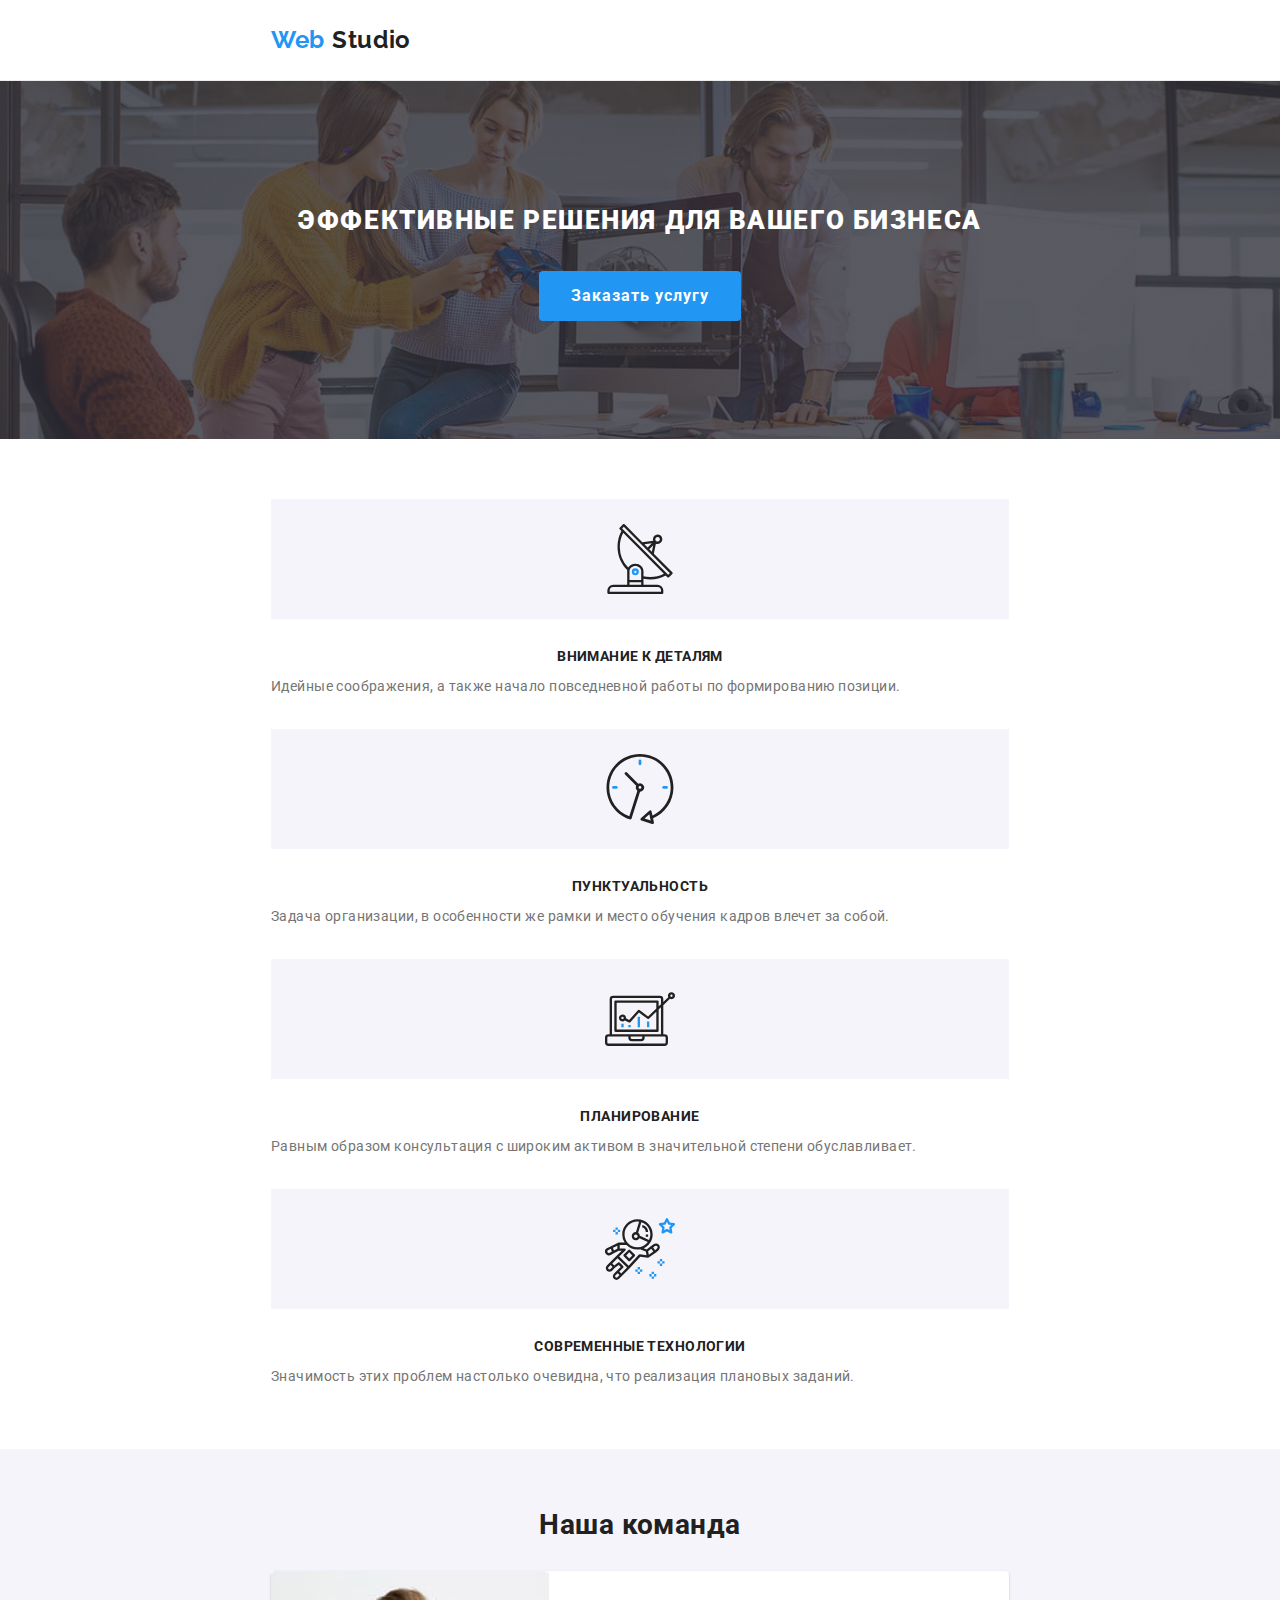
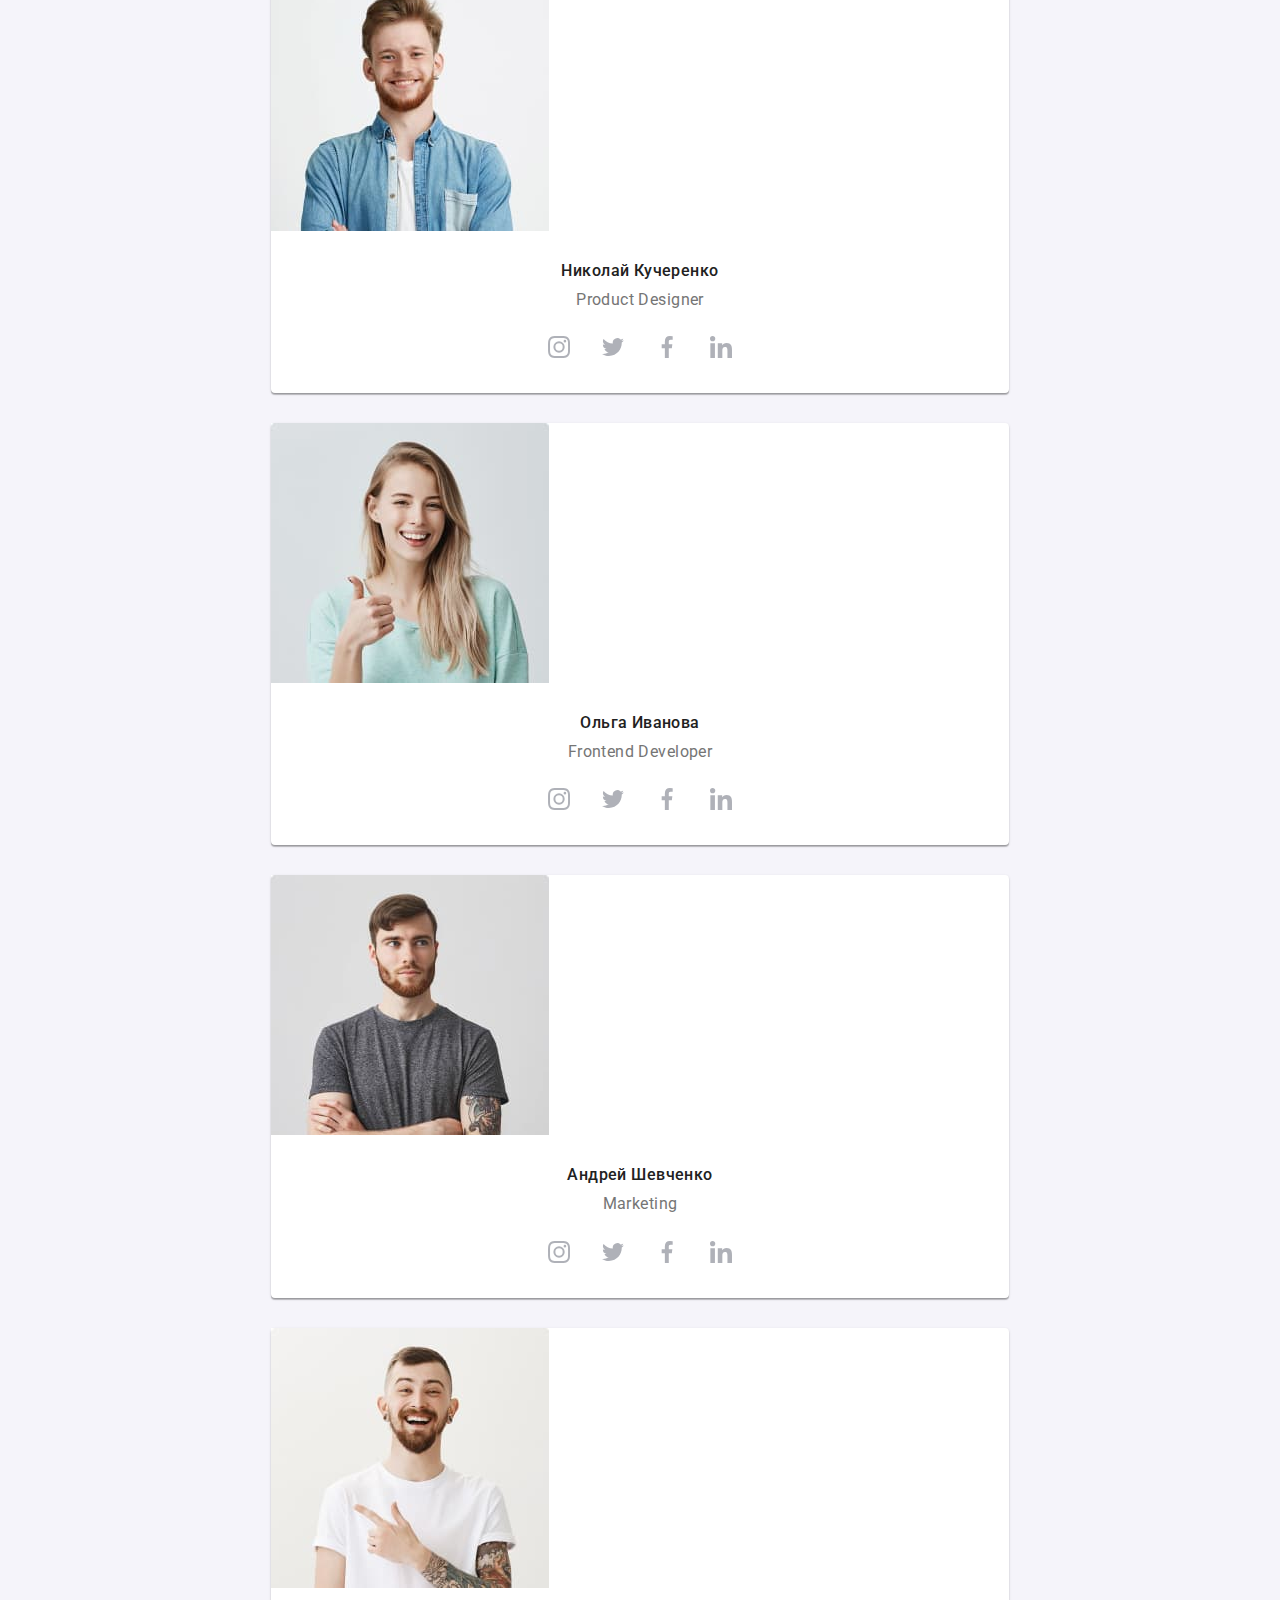
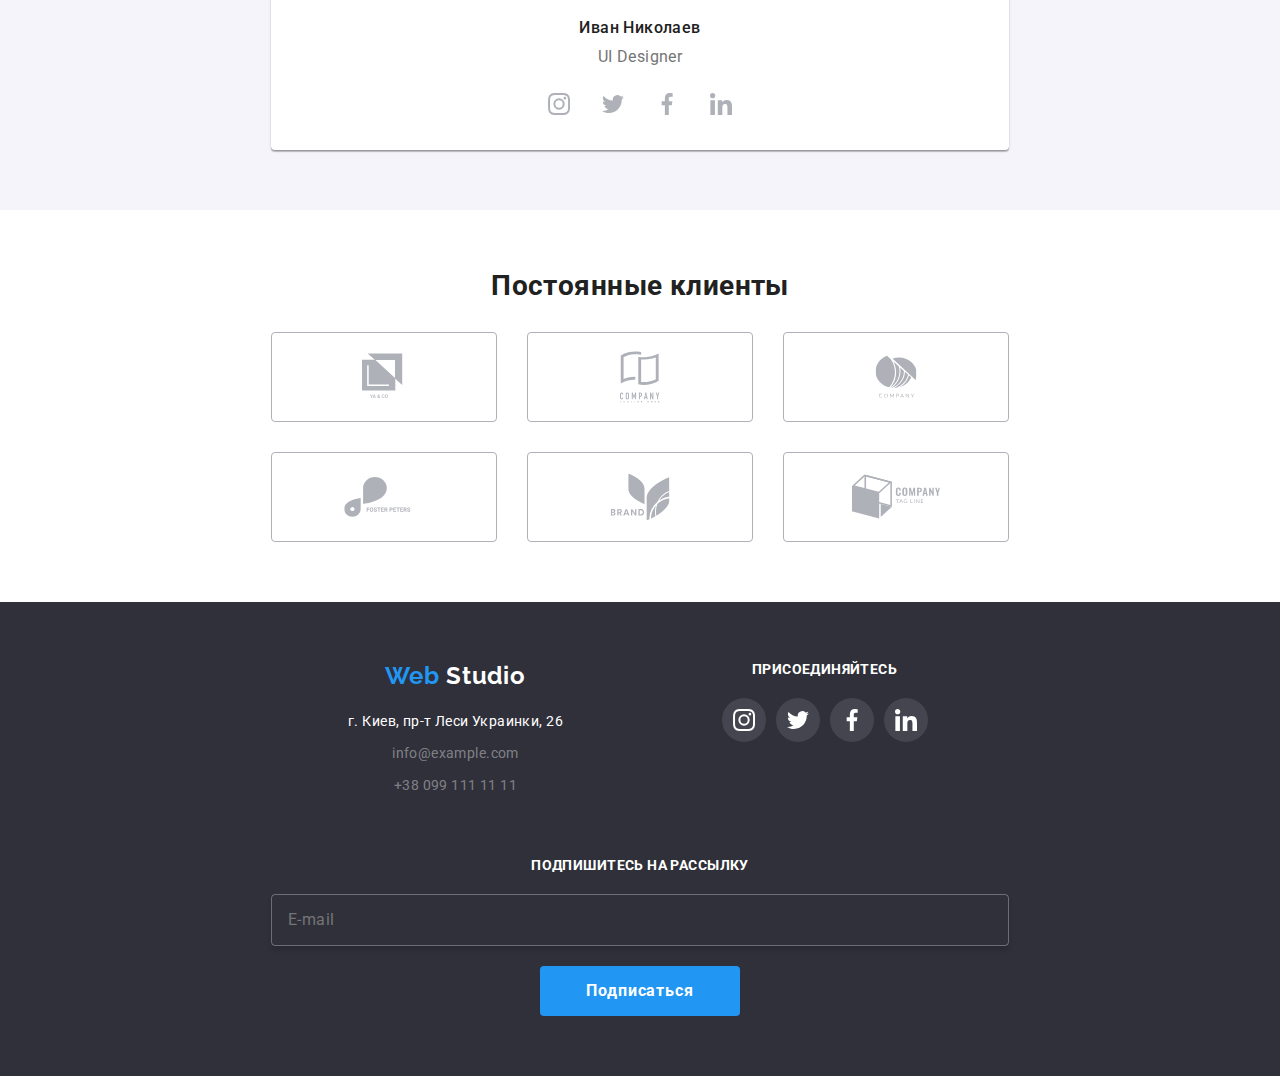
==== commit c0a1c0d0: "make .section-customers : tablet" ====
--- a/index.html
+++ b/index.html
@@ -562,7 +562,7 @@
       </main>
 
       <!-- Подвал -->
-      <footer class="page-footer">
+      <footer class="page-footer page__section">
         <div class="page__container">
           <div class="page-footer__row">
             <div class="page-footer__item">
--- a/css/main.min.css
+++ b/css/main.min.css
@@ -1,2 +1,2 @@
-*,*::before,*::after{-webkit-box-sizing:inherit;box-sizing:inherit}:root{-moz-tab-size:4;-o-tab-size:4;tab-size:4}html{-webkit-box-sizing:border-box;box-sizing:border-box;line-height:1.15;-webkit-text-size-adjust:100%}body{margin:0}body{font-family:system-ui,-apple-system,"Segoe UI",Roboto,Helvetica,Arial,sans-serif,"Apple Color Emoji","Segoe UI Emoji"}hr{height:0}abbr[title]{-webkit-text-decoration:underline dotted;text-decoration:underline dotted}b,strong{font-weight:bolder}code,kbd,samp,pre{font-family:SFMono-Regular, Consolas, "Liberation Mono", Menlo, monospace;font-size:1em}small{font-size:80%}sub,sup{font-size:75%;line-height:0;position:relative;vertical-align:baseline}sub{bottom:-0.25em}sup{top:-0.5em}button,input,optgroup,select,textarea{font-family:inherit;font-size:100%;line-height:1.15;margin:0}button,select{text-transform:none}button,[type="button"],[type="reset"],[type="submit"]{-webkit-appearance:button}button::-moz-focus-inner,[type="button"]::-moz-focus-inner,[type="reset"]::-moz-focus-inner,[type="submit"]::-moz-focus-inner{border-style:none;padding:0}button:-moz-focusring,[type="button"]:-moz-focusring,[type="reset"]:-moz-focusring,[type="submit"]:-moz-focusring{outline:1px dotted ButtonText}fieldset{padding:0.35em 0.75em 0.625em}legend{padding:0}progress{vertical-align:baseline}[type="number"]::-webkit-inner-spin-button,[type="number"]::-webkit-outer-spin-button{height:auto}[type="search"]{-webkit-appearance:textfield;outline-offset:-2px}[type="search"]::-webkit-search-decoration{-webkit-appearance:none}::-webkit-file-upload-button{-webkit-appearance:button;font:inherit}summary{display:list-item}img{display:block;max-width:100%;height:auto}a{text-decoration:none;color:inherit}h1,h2,h3,p,ul{padding-left:0;margin-top:0;margin-bottom:0}h2,h3{color:#212121;font-weight:700}li{list-style-type:none}button{border:none;cursor:pointer}.page-header__row,.page-footer__row{display:-webkit-box;display:-ms-flexbox;display:flex}.section-customers__icon{position:absolute;left:50%;top:50%;-webkit-transform:translate(-50%, -50%);transform:translate(-50%, -50%)}.checkbox__native{position:absolute;width:1px;height:1px;margin:-1px;border:0;padding:0;clip:rect(0 0 0 0);overflow:hidden}.checkbox__icon,.section-customers__link:hover,.section-customers__link:focus{color:#2196f3}.section-customers__link{-webkit-transition-property:color;transition-property:color;-webkit-transition-duration:1000ms;transition-duration:1000ms;-webkit-transition-timing-function:cubic-bezier(0.4, 0, 0.2, 1);transition-timing-function:cubic-bezier(0.4, 0, 0.2, 1);-webkit-transition-delay:0ms;transition-delay:0ms}.form-subscribe__submit,.section-hero__btn,.form-order-service__submit,.social-list__link:hover,.portfolio-filter__button:hover,.social-list__link:focus,.portfolio-filter__button:focus{background-color:#2196f3;color:#fff}.social-list__link,.portfolio-filter__button{-webkit-transition-property:all;transition-property:all;-webkit-transition-duration:1000ms;transition-duration:1000ms;-webkit-transition-timing-function:cubic-bezier(0.4, 0, 0.2, 1);transition-timing-function:cubic-bezier(0.4, 0, 0.2, 1);-webkit-transition-delay:0ms;transition-delay:0ms}.form-subscribe__submit,.section-hero__btn,.form-order-service__submit{display:inline-block;min-width:200px;padding:10px 32px;border-radius:4px;font-size:16px;font-weight:700;line-height:1.87;text-align:center;letter-spacing:0.06em}.portfolio-filter__button{display:block;padding:6px 22px;border-radius:4px;color:#212121;background-color:#f5f4fa;font-family:Roboto;font-style:normal;font-weight:500;font-size:16px;line-height:1.63;text-align:center;letter-spacing:0.03em}.portfolio-filter__button:hover,.portfolio-filter__button:focus{-webkit-box-shadow:0px 2px 2px rgba(0,0,0,0.12),0px 1px 2px rgba(0,0,0,0.08),0px 3px 1px rgba(0,0,0,0.1);box-shadow:0px 2px 2px rgba(0,0,0,0.12),0px 1px 2px rgba(0,0,0,0.08),0px 3px 1px rgba(0,0,0,0.1)}.section-features,.section-team__list,.section-customers__list,.portfolio-list{margin-left:-15px;margin-right:-15px;margin-top:-30px;margin-bottom:-30px}.section-features__item,.section-team__item,.team-cart,.section-customers__item,.portfolio-list__item{margin-left:15px;margin-right:15px;margin-top:30px;margin-bottom:30px}.page{margin:0;color:#757575;background-color:#fff;font-family:"Roboto",sans-serif;font-size:14px;font-weight:400;letter-spacing:.03em}.page__container{max-width:1200px;margin:0 auto;padding-left:15px;padding-right:15px}.page__section{padding-top:60px;padding-bottom:60px}.page__section-title{padding-bottom:30px;font-size:28px;line-height:1.17;text-align:center}.page-header{border-bottom:1px solid #ececec}.page-header__row{min-height:60px;-webkit-box-align:center;-ms-flex-align:center;align-items:center}.logo{display:inline-block;font-family:"Raleway",sans-serif;font-size:24px;font-weight:700;letter-spacing:.03em;line-height:1.17;color:#212121}.logo__accent{color:#2196f3}.page-footer{background-color:#2f303a;padding-top:60px;padding-bottom:60px}.page-footer--pale{color:#fff}.page-footer__row{-webkit-box-orient:vertical;-webkit-box-direction:normal;-ms-flex-direction:column;flex-direction:column}.page-footer__item{text-align:center}.page-footer__item:not(:last-child){margin-bottom:60px}.page-footer__subject{display:block;margin-bottom:20px;font-weight:700;line-height:1.14;text-transform:uppercase}.page-footer__logo{color:#fff;margin-bottom:20px}.address{color:rgba(255,255,255,0.4);line-height:1.71;font-style:normal}.address__item{display:block}.address__item:not(:last-child){margin-bottom:8px}.social-list{display:-webkit-box;display:-ms-flexbox;display:flex;-webkit-box-pack:center;-ms-flex-pack:center;justify-content:center;padding-left:0px;margin-left:-5px;margin-right:-5px}.social-list__item{margin-left:5px;margin-right:5px}.social-list__link{display:block;width:44px;height:44px;padding:11px;border-radius:22px;color:#afb1b8}.social-list__link--on-dark{background-color:rgba(255,255,255,0.1);color:#fff}.social-list__icon{fill:currentColor;width:22px;height:22px}.form-subscribe__input-text,.form-order-service__input-text{border-radius:4px;background-color:transparent;letter-spacing:0.03em}.checkbox{position:relative;display:block;width:15px;height:15px;border:2px solid #212121;border-radius:2px}.checkbox__icon{width:inherit;height:inherit;cursor:pointer;margin-top:-2px;margin-left:-2px;opacity:0}.checkbox__native:checked ~ .checkbox__icon{opacity:1}.policy-agreement{display:-webkit-box;display:-ms-flexbox;display:flex;-webkit-box-align:center;-ms-flex-align:center;align-items:center;padding:20px 11px 30px}.policy-agreement__warning{text-align:left;padding-left:9px;line-height:1.71}.policy-agreement__rules-link{white-space:nowrap;text-decoration:underline;text-transform:capitalize;color:#2196f3}.form-subscribe{margin-left:-6px;margin-right:-6px}.form-subscribe__input-text{display:block;width:100%;margin-bottom:20px;padding:15px 16px;font-size:16px;line-height:1.25;color:rgba(255,255,255,0.6);border:1px solid rgba(255,255,255,0.3);-webkit-box-shadow:0px 4px 4px rgba(0,0,0,0.15);box-shadow:0px 4px 4px rgba(0,0,0,0.15)}.form-subscribe__submit{margin-left:6px;margin-right:6px}.section-hero{padding:118px 60px;background-image:-webkit-gradient(linear, left top, left bottom, from(rgba(47,48,58,0.8)), to(rgba(47,48,58,0.8))),url("../images/hero-image/hero-image.jpg");background-image:linear-gradient(rgba(47,48,58,0.8), rgba(47,48,58,0.8)),url("../images/hero-image/hero-image.jpg");background-position:center;background-size:cover;background-color:rgba(47,48,58,0.8);text-align:center}.section-hero__title{margin:0 auto 30px;font-weight:900;font-size:26px;line-height:1.62;letter-spacing:0.06em;text-transform:uppercase;color:#fff}.section-features__icon-box{padding:25px;margin-bottom:30px;background-color:#f5f4fa}.section-features__icon{width:70px;height:70px;display:block;margin-left:auto;margin-right:auto}.section-features__subject{margin-bottom:10px;font-size:14px;line-height:1.14;text-transform:uppercase;text-align:center}.section-features__text{line-height:1.71}.section-activity{display:none}.section-team{background-color:#f5f4fa}.team-cart{padding-bottom:24px;background-color:#fff;border-radius:4px;-webkit-box-shadow:0px 2px 1px rgba(0,0,0,0.2),0px 1px 1px rgba(0,0,0,0.14),0px 1px 3px rgba(0,0,0,0.12);box-shadow:0px 2px 1px rgba(0,0,0,0.2),0px 1px 1px rgba(0,0,0,0.14),0px 1px 3px rgba(0,0,0,0.12);text-align:center}.team-cart__icon{margin-bottom:30px}.team-cart__title{margin-bottom:10px;font-weight:500;font-size:16px;line-height:1.19}.team-cart__role{margin-bottom:16px;font-size:16px;line-height:1.19}.section-customers__list{display:-webkit-box;display:-ms-flexbox;display:flex;-ms-flex-wrap:wrap;flex-wrap:wrap}.section-customers__item{min-width:calc(50% - 30px)}.section-customers__link{position:relative;display:block;min-height:90px;border:1px solid;border-radius:4px;color:#afb1b8}.section-customers__icon{fill:currentColor}.portfolio-filter{display:-webkit-box;display:-ms-flexbox;display:flex;-ms-flex-wrap:wrap;flex-wrap:wrap;padding-bottom:50px;margin:-7.5px -4px}.portfolio-filter__button{margin:7.5px 4px}.portfolio-cart__thumb{position:relative;overflow:hidden}.portfolio-cart__link{display:block;height:100%;border-radius:5px;border:1px solid #eee}.portfolio-cart__link:hover,.portfolio-cart__link:focus{-webkit-box-shadow:1px 4px 6px rgba(0,0,0,0.16),0px 4px 4px rgba(0,0,0,0.06),0px 1px 1px rgba(0,0,0,0.12);box-shadow:1px 4px 6px rgba(0,0,0,0.16),0px 4px 4px rgba(0,0,0,0.06),0px 1px 1px rgba(0,0,0,0.12)}.portfolio-cart__icon{border-top-right-radius:5px;border-top-left-radius:5px}.portfolio-cart__cell{padding:20px 24px}.portfolio-cart__title{margin-bottom:4px;font-size:18px;line-height:2;letter-spacing:0.06em}.portfolio-cart__text{position:absolute;top:0;left:0;display:-webkit-box;display:-ms-flexbox;display:flex;-webkit-box-align:center;-ms-flex-align:center;align-items:center;width:100%;height:100%;padding:24px;border-top-left-radius:5px;border-top-right-radius:5px;font-size:18px;line-height:1.56;color:transparent;background-color:rgba(33,150,243,0.9);-webkit-transform:translateY(101%);transform:translateY(101%);-webkit-transition:color 250ms cubic-bezier(0.4, 0, 0.2, 1) 150ms,-webkit-transform 250ms cubic-bezier(0.4, 0, 0.2, 1);transition:color 250ms cubic-bezier(0.4, 0, 0.2, 1) 150ms,-webkit-transform 250ms cubic-bezier(0.4, 0, 0.2, 1);transition:transform 250ms cubic-bezier(0.4, 0, 0.2, 1),color 250ms cubic-bezier(0.4, 0, 0.2, 1) 150ms;transition:transform 250ms cubic-bezier(0.4, 0, 0.2, 1),color 250ms cubic-bezier(0.4, 0, 0.2, 1) 150ms,-webkit-transform 250ms cubic-bezier(0.4, 0, 0.2, 1)}.portfolio-cart__link:hover .portfolio-cart__text,.portfolio-cart__link:focus .portfolio-cart__text{-webkit-transform:translateY(1px);transform:translateY(1px);color:#fff}.portfolio-cart__tag{font-size:16px;line-height:1.87}.backdrop{position:fixed;top:0;left:0;width:100%;height:100%;overflow-y:auto;padding:93px 15px;background-color:rgba(0,0,0,0.5);opacity:1;-webkit-transition-property:opacity;transition-property:opacity;-webkit-transition-duration:1000ms;transition-duration:1000ms;-webkit-transition-timing-function:cubic-bezier(0.4, 0, 0.2, 1);transition-timing-function:cubic-bezier(0.4, 0, 0.2, 1);-webkit-transition-delay:0ms;transition-delay:0ms}.backdrop.is-hidden{opacity:0;pointer-events:none}.blur{-webkit-filter:blur(3px);filter:blur(3px);-webkit-transition-property:-webkit-filter;transition-property:-webkit-filter;transition-property:filter;transition-property:filter, -webkit-filter;-webkit-transition-duration:linear;transition-duration:linear;-webkit-transition-timing-function:cubic-bezier(0.4, 0, 0.2, 1);transition-timing-function:cubic-bezier(0.4, 0, 0.2, 1);-webkit-transition-delay:2000ms;transition-delay:2000ms}.modal-open{overflow:hidden}.modal{position:relative;padding:40px;border-radius:4px;background-color:#fff;-webkit-box-shadow:0px 2px 1px rgba(0,0,0,0.2),0px 1px 1px rgba(0,0,0,0.14),0px 1px 3px rgba(0,0,0,0.12);box-shadow:0px 2px 1px rgba(0,0,0,0.2),0px 1px 1px rgba(0,0,0,0.14),0px 1px 3px rgba(0,0,0,0.12)}.modal__close{position:absolute;top:8px;right:8px;font-size:0;padding:0;margin:0;display:block;min-width:30px;min-height:30px;border-radius:50%;background-color:#fff;-webkit-box-shadow:0px 2px 1px rgba(0,0,0,0.2),0px 1px 1px rgba(0,0,0,0.14),0px 1px 3px rgba(0,0,0,0.12);box-shadow:0px 2px 1px rgba(0,0,0,0.2),0px 1px 1px rgba(0,0,0,0.14),0px 1px 3px rgba(0,0,0,0.12)}.modal__close::before,.modal__close::after{content:"";position:absolute;top:50%;left:50%;display:block;width:15px;height:2px;background-color:#212121;-webkit-transition-property:-webkit-transform;transition-property:-webkit-transform;transition-property:transform;transition-property:transform, -webkit-transform;-webkit-transition-duration:1000ms;transition-duration:1000ms;-webkit-transition-timing-function:cubic-bezier(0.4, 0, 0.2, 1);transition-timing-function:cubic-bezier(0.4, 0, 0.2, 1);-webkit-transition-delay:0ms;transition-delay:0ms}.modal__close::before{-webkit-transform:translate(-50%, -50%) rotate(45deg);transform:translate(-50%, -50%) rotate(45deg)}.modal__close::after{-webkit-transform:translate(-50%, -50%) rotate(-45deg);transform:translate(-50%, -50%) rotate(-45deg)}.modal__close:hover::before,.modal__close:hover::after{-webkit-transform:translate(-50%, -50%) rotate(0);transform:translate(-50%, -50%) rotate(0)}.form-order-service{text-align:center}.form-order-service__subject{font-size:20px;line-height:1.5;color:#212121}.form-order-service__label{position:relative;display:block;padding-top:28px}.form-order-service__icon{position:absolute;top:40px;left:16px;width:18px;height:18px;fill:currentColor;color:#212121;-webkit-transition-property:color;transition-property:color;-webkit-transition-duration:1000ms;transition-duration:1000ms;-webkit-transition-timing-function:cubic-bezier(0.4, 0, 0.2, 1);transition-timing-function:cubic-bezier(0.4, 0, 0.2, 1);-webkit-transition-delay:0ms;transition-delay:0ms}.form-order-service__input-text{width:100%;padding:12px 18px 12px 42px;border:1px solid rgba(33,33,33,0.2)}.form-order-service__input-text:focus:invalid{outline-color:orange}.form-order-service__input-text:focus:invalid ~ .form-order-service__icon,.form-order-service__input-text:not(:placeholder-shown):invalid ~ .form-order-service__icon{color:orange}.form-order-service__input-text:focus ~ .form-order-service__label-text,.form-order-service__input-text:not(:placeholder-shown) ~ .form-order-service__label-text{-webkit-transform:translate(-26px, calc(-17px - 100%));transform:translate(-26px, calc(-17px - 100%));font-size:12px;line-height:1.17;letter-spacing:0.01em;color:#2196f3;-webkit-animation-name:move-label;animation-name:move-label;-webkit-animation-duration:250ms;animation-duration:250ms;-webkit-animation-timing-function:cubic-bezier(0.4, 0, 0.2, 1);animation-timing-function:cubic-bezier(0.4, 0, 0.2, 1)}.form-order-service__input-text:focus ~ .form-order-service__label-text.textarea,.form-order-service__input-text:not(:placeholder-shown) ~ .form-order-service__label-text.textarea{-webkit-transform:translate(0, calc(-17px - 100%));transform:translate(0, calc(-17px - 100%))}.form-order-service__input-text:focus ~ .form-order-service__icon,.form-order-service__input-text:not(:placeholder-shown) ~ .form-order-service__icon{color:#2196f3}.form-order-service__input-text.textarea{padding:12px 16px;resize:none}.form-order-service__label-text{position:absolute;top:42px;left:42px}.form-order-service__label-text.textarea{left:16px}@-webkit-keyframes move-label{0%{color:transparent}100%{color:#2196f3}}@keyframes move-label{0%{color:transparent}100%{color:#2196f3}}
+*,*::before,*::after{-webkit-box-sizing:inherit;box-sizing:inherit}:root{-moz-tab-size:4;-o-tab-size:4;tab-size:4}html{-webkit-box-sizing:border-box;box-sizing:border-box;line-height:1.15;-webkit-text-size-adjust:100%}body{margin:0}body{font-family:system-ui,-apple-system,"Segoe UI",Roboto,Helvetica,Arial,sans-serif,"Apple Color Emoji","Segoe UI Emoji"}hr{height:0}abbr[title]{-webkit-text-decoration:underline dotted;text-decoration:underline dotted}b,strong{font-weight:bolder}code,kbd,samp,pre{font-family:SFMono-Regular, Consolas, "Liberation Mono", Menlo, monospace;font-size:1em}small{font-size:80%}sub,sup{font-size:75%;line-height:0;position:relative;vertical-align:baseline}sub{bottom:-0.25em}sup{top:-0.5em}button,input,optgroup,select,textarea{font-family:inherit;font-size:100%;line-height:1.15;margin:0}button,select{text-transform:none}button,[type="button"],[type="reset"],[type="submit"]{-webkit-appearance:button}button::-moz-focus-inner,[type="button"]::-moz-focus-inner,[type="reset"]::-moz-focus-inner,[type="submit"]::-moz-focus-inner{border-style:none;padding:0}button:-moz-focusring,[type="button"]:-moz-focusring,[type="reset"]:-moz-focusring,[type="submit"]:-moz-focusring{outline:1px dotted ButtonText}fieldset{padding:0.35em 0.75em 0.625em}legend{padding:0}progress{vertical-align:baseline}[type="number"]::-webkit-inner-spin-button,[type="number"]::-webkit-outer-spin-button{height:auto}[type="search"]{-webkit-appearance:textfield;outline-offset:-2px}[type="search"]::-webkit-search-decoration{-webkit-appearance:none}::-webkit-file-upload-button{-webkit-appearance:button;font:inherit}summary{display:list-item}img{display:block;max-width:100%;height:auto}a{text-decoration:none;color:inherit}h1,h2,h3,p,ul{padding-left:0;margin-top:0;margin-bottom:0}h2,h3{color:#212121;font-weight:700}li{list-style-type:none}button{border:none;cursor:pointer}.section-customers__icon{position:absolute;left:50%;top:50%;-webkit-transform:translate(-50%, -50%);transform:translate(-50%, -50%)}.checkbox__native{position:absolute;width:1px;height:1px;margin:-1px;border:0;padding:0;clip:rect(0 0 0 0);overflow:hidden}.checkbox__icon,.section-customers__link:hover,.section-customers__link:focus{color:#2196f3}.section-customers__link{-webkit-transition-property:color;transition-property:color;-webkit-transition-duration:1000ms;transition-duration:1000ms;-webkit-transition-timing-function:cubic-bezier(0.4, 0, 0.2, 1);transition-timing-function:cubic-bezier(0.4, 0, 0.2, 1);-webkit-transition-delay:0ms;transition-delay:0ms}.form-subscribe__submit,.section-hero__btn,.form-order-service__submit,.social-list__link:hover,.portfolio-filter__button:hover,.social-list__link:focus,.portfolio-filter__button:focus{background-color:#2196f3;color:#fff}.social-list__link,.portfolio-filter__button{-webkit-transition-property:color, background;transition-property:color, background;-webkit-transition-duration:1000ms;transition-duration:1000ms;-webkit-transition-timing-function:cubic-bezier(0.4, 0, 0.2, 1);transition-timing-function:cubic-bezier(0.4, 0, 0.2, 1);-webkit-transition-delay:0ms;transition-delay:0ms}.form-subscribe__submit,.section-hero__btn,.form-order-service__submit{display:inline-block;min-width:200px;padding:10px 32px;border-radius:4px;font-size:16px;font-weight:700;line-height:1.87;text-align:center;letter-spacing:0.06em}.portfolio-filter__button{display:block;padding:6px 22px;border-radius:4px;color:#212121;background-color:#f5f4fa;font-family:Roboto;font-style:normal;font-weight:500;font-size:16px;line-height:1.63;text-align:center;letter-spacing:0.03em}.portfolio-filter__button:hover,.portfolio-filter__button:focus{-webkit-box-shadow:0px 2px 2px rgba(0,0,0,0.12),0px 1px 2px rgba(0,0,0,0.08),0px 3px 1px rgba(0,0,0,0.1);box-shadow:0px 2px 2px rgba(0,0,0,0.12),0px 1px 2px rgba(0,0,0,0.08),0px 3px 1px rgba(0,0,0,0.1)}.section-features,.section-team__list,.section-customers__list,.portfolio-list{margin-left:-15px;margin-right:-15px;margin-bottom:-30px}.section-features__item,.section-team__item,.team-cart,.section-customers__item,.portfolio-list__item{margin-left:15px;margin-right:15px;margin-bottom:30px}.page{margin:0;color:#757575;background-color:#fff;font-family:"Roboto",sans-serif;font-size:14px;font-weight:400;letter-spacing:.03em}.page__container{max-width:1200px;margin:0 auto;padding-left:15px;padding-right:15px}@media screen and (min-width: 480px){.page__container{max-width:480px}}@media screen and (min-width: 768px){.page__container{max-width:768px}}.page__section{padding-top:60px;padding-bottom:60px}.page__section-title{padding-bottom:30px;font-size:28px;line-height:1.17;text-align:center}.page-header{border-bottom:1px solid #ececec}.page-header__row{min-height:60px;display:-webkit-box;display:-ms-flexbox;display:flex;-webkit-box-align:center;-ms-flex-align:center;align-items:center}@media screen and (min-width: 768px){.page-header__row{min-height:80px}}.logo{display:inline-block;font-family:"Raleway",sans-serif;font-size:24px;font-weight:700;letter-spacing:.03em;line-height:1.17;color:#212121}.logo__accent{color:#2196f3}.page-footer{background-color:#2f303a}.page-footer--pale{color:#fff}@media screen and (min-width: 768px){.page-footer__row{display:-webkit-box;display:-ms-flexbox;display:flex;-ms-flex-wrap:wrap;flex-wrap:wrap;-webkit-box-pack:center;-ms-flex-pack:center;justify-content:center}}.page-footer__item{text-align:center}.page-footer__item:not(:last-child){margin-bottom:60px}@media screen and (min-width: 768px){.page-footer__item{-ms-flex-preferred-size:50%;flex-basis:50%}.page-footer__item:last-child{-webkit-box-flex:1;-ms-flex-positive:1;flex-grow:1}}.page-footer__subject{display:block;margin-bottom:20px;font-weight:700;line-height:1.14;text-transform:uppercase}.page-footer__logo{color:#fff;margin-bottom:20px}.address{color:rgba(255,255,255,0.4);line-height:1.71;font-style:normal}.address__item{display:block}.address__item:not(:last-child){margin-bottom:8px}.social-list{display:-webkit-box;display:-ms-flexbox;display:flex;-webkit-box-pack:center;-ms-flex-pack:center;justify-content:center;padding-left:0px;margin-left:-5px;margin-right:-5px}.social-list__item{margin-left:5px;margin-right:5px}.social-list__link{display:block;width:44px;height:44px;padding:11px;border-radius:22px;color:#afb1b8}.social-list__link--on-dark{background-color:rgba(255,255,255,0.1);color:#fff}.social-list__icon{fill:currentColor;width:22px;height:22px}.form-subscribe__input-text,.form-order-service__input-text{border-radius:4px;background-color:transparent;letter-spacing:0.03em}.checkbox{position:relative;display:block;width:15px;height:15px;border:2px solid #212121;border-radius:2px}.checkbox__icon{width:inherit;height:inherit;cursor:pointer;margin-top:-2px;margin-left:-2px;opacity:0}.checkbox__native:checked ~ .checkbox__icon{opacity:1}.policy-agreement{display:-webkit-box;display:-ms-flexbox;display:flex;-webkit-box-align:center;-ms-flex-align:center;align-items:center;padding:20px 11px 30px}.policy-agreement__warning{text-align:left;padding-left:9px;line-height:1.71}.policy-agreement__rules-link{white-space:nowrap;text-decoration:underline;text-transform:capitalize;color:#2196f3}.form-subscribe__input-text{display:block;width:100%;margin-bottom:20px;padding:15px 16px;font-size:16px;line-height:1.25;color:rgba(255,255,255,0.6);border:1px solid rgba(255,255,255,0.3);-webkit-box-shadow:0px 4px 4px rgba(0,0,0,0.15);box-shadow:0px 4px 4px rgba(0,0,0,0.15)}.form-subscribe__submit{margin-left:6px;margin-right:6px}.section-hero{padding:118px 60px;background-image:-webkit-gradient(linear, left top, left bottom, from(rgba(47,48,58,0.8)), to(rgba(47,48,58,0.8))),url("../images/hero-image/hero-image.jpg");background-image:linear-gradient(rgba(47,48,58,0.8), rgba(47,48,58,0.8)),url("../images/hero-image/hero-image.jpg");background-position:center;background-size:cover;background-color:rgba(47,48,58,0.8);text-align:center}.section-hero__title{margin:0 auto 30px;font-weight:900;font-size:26px;line-height:1.62;letter-spacing:0.06em;text-transform:uppercase;color:#fff}.section-features__icon-box{padding:25px;margin-bottom:30px;background-color:#f5f4fa}.section-features__icon{width:70px;height:70px;display:block;margin-left:auto;margin-right:auto}.section-features__subject{margin-bottom:10px;font-size:14px;line-height:1.14;text-transform:uppercase;text-align:center}.section-features__text{line-height:1.71}.section-activity{display:none}.section-team{background-color:#f5f4fa}.team-cart{padding-bottom:24px;background-color:#fff;border-radius:4px;-webkit-box-shadow:0px 2px 1px rgba(0,0,0,0.2),0px 1px 1px rgba(0,0,0,0.14),0px 1px 3px rgba(0,0,0,0.12);box-shadow:0px 2px 1px rgba(0,0,0,0.2),0px 1px 1px rgba(0,0,0,0.14),0px 1px 3px rgba(0,0,0,0.12);text-align:center}.team-cart__icon{margin-bottom:30px}.team-cart__title{margin-bottom:10px;font-weight:500;font-size:16px;line-height:1.19}.team-cart__role{margin-bottom:16px;font-size:16px;line-height:1.19}.section-customers__list{display:-webkit-box;display:-ms-flexbox;display:flex;-ms-flex-wrap:wrap;flex-wrap:wrap;-webkit-box-pack:justify;-ms-flex-pack:justify;justify-content:space-between}.section-customers__item{min-width:calc((100% - 2 * 30px) / 2)}@media screen and (min-width: 768px){.section-customers__item{min-width:calc((100% - 3 * 30px) / 3)}}.section-customers__link{position:relative;display:block;min-height:90px;border:1px solid;border-radius:4px;color:#afb1b8}.section-customers__icon{fill:currentColor}.portfolio-filter{display:-webkit-box;display:-ms-flexbox;display:flex;-ms-flex-wrap:wrap;flex-wrap:wrap;padding-bottom:50px;margin:-7.5px -4px}.portfolio-filter__button{margin:7.5px 4px}.portfolio-cart__thumb{position:relative;overflow:hidden}.portfolio-cart__link{display:block;height:100%;border-radius:5px;border:1px solid #eee}.portfolio-cart__link:hover,.portfolio-cart__link:focus{-webkit-box-shadow:1px 4px 6px rgba(0,0,0,0.16),0px 4px 4px rgba(0,0,0,0.06),0px 1px 1px rgba(0,0,0,0.12);box-shadow:1px 4px 6px rgba(0,0,0,0.16),0px 4px 4px rgba(0,0,0,0.06),0px 1px 1px rgba(0,0,0,0.12)}.portfolio-cart__icon{border-top-right-radius:5px;border-top-left-radius:5px}.portfolio-cart__cell{padding:20px 24px}.portfolio-cart__title{margin-bottom:4px;font-size:18px;line-height:2;letter-spacing:0.06em}.portfolio-cart__text{position:absolute;top:0;left:0;display:-webkit-box;display:-ms-flexbox;display:flex;-webkit-box-align:center;-ms-flex-align:center;align-items:center;width:100%;height:100%;padding:24px;border-top-left-radius:5px;border-top-right-radius:5px;font-size:18px;line-height:1.56;color:transparent;background-color:rgba(33,150,243,0.9);-webkit-transform:translateY(101%);transform:translateY(101%);-webkit-transition:color 250ms cubic-bezier(0.4, 0, 0.2, 1) 150ms,-webkit-transform 250ms cubic-bezier(0.4, 0, 0.2, 1);transition:color 250ms cubic-bezier(0.4, 0, 0.2, 1) 150ms,-webkit-transform 250ms cubic-bezier(0.4, 0, 0.2, 1);transition:transform 250ms cubic-bezier(0.4, 0, 0.2, 1),color 250ms cubic-bezier(0.4, 0, 0.2, 1) 150ms;transition:transform 250ms cubic-bezier(0.4, 0, 0.2, 1),color 250ms cubic-bezier(0.4, 0, 0.2, 1) 150ms,-webkit-transform 250ms cubic-bezier(0.4, 0, 0.2, 1)}.portfolio-cart__link:hover .portfolio-cart__text,.portfolio-cart__link:focus .portfolio-cart__text{-webkit-transform:translateY(1px);transform:translateY(1px);color:#fff}.portfolio-cart__tag{font-size:16px;line-height:1.87}.backdrop{position:fixed;top:0;left:0;width:100%;height:100%;overflow-y:auto;padding:93px 15px;background-color:rgba(0,0,0,0.5);opacity:1;-webkit-transition-property:opacity;transition-property:opacity;-webkit-transition-duration:1000ms;transition-duration:1000ms;-webkit-transition-timing-function:cubic-bezier(0.4, 0, 0.2, 1);transition-timing-function:cubic-bezier(0.4, 0, 0.2, 1);-webkit-transition-delay:0ms;transition-delay:0ms}.backdrop.is-hidden{opacity:0;pointer-events:none}.blur{-webkit-filter:blur(3px);filter:blur(3px);-webkit-transition-property:-webkit-filter;transition-property:-webkit-filter;transition-property:filter;transition-property:filter, -webkit-filter;-webkit-transition-duration:linear;transition-duration:linear;-webkit-transition-timing-function:cubic-bezier(0.4, 0, 0.2, 1);transition-timing-function:cubic-bezier(0.4, 0, 0.2, 1);-webkit-transition-delay:2000ms;transition-delay:2000ms}.modal-open{overflow:hidden}.modal{position:relative;padding:40px;border-radius:4px;background-color:#fff;-webkit-box-shadow:0px 2px 1px rgba(0,0,0,0.2),0px 1px 1px rgba(0,0,0,0.14),0px 1px 3px rgba(0,0,0,0.12);box-shadow:0px 2px 1px rgba(0,0,0,0.2),0px 1px 1px rgba(0,0,0,0.14),0px 1px 3px rgba(0,0,0,0.12)}.modal__close{position:absolute;top:8px;right:8px;font-size:0;padding:0;margin:0;display:block;min-width:30px;min-height:30px;border-radius:50%;background-color:#fff;-webkit-box-shadow:0px 2px 1px rgba(0,0,0,0.2),0px 1px 1px rgba(0,0,0,0.14),0px 1px 3px rgba(0,0,0,0.12);box-shadow:0px 2px 1px rgba(0,0,0,0.2),0px 1px 1px rgba(0,0,0,0.14),0px 1px 3px rgba(0,0,0,0.12)}.modal__close::before,.modal__close::after{content:"";position:absolute;top:50%;left:50%;display:block;width:15px;height:2px;background-color:#212121;-webkit-transition-property:-webkit-transform;transition-property:-webkit-transform;transition-property:transform;transition-property:transform, -webkit-transform;-webkit-transition-duration:1000ms;transition-duration:1000ms;-webkit-transition-timing-function:cubic-bezier(0.4, 0, 0.2, 1);transition-timing-function:cubic-bezier(0.4, 0, 0.2, 1);-webkit-transition-delay:0ms;transition-delay:0ms}.modal__close::before{-webkit-transform:translate(-50%, -50%) rotate(45deg);transform:translate(-50%, -50%) rotate(45deg)}.modal__close::after{-webkit-transform:translate(-50%, -50%) rotate(-45deg);transform:translate(-50%, -50%) rotate(-45deg)}.modal__close:hover::before,.modal__close:hover::after{-webkit-transform:translate(-50%, -50%) rotate(0);transform:translate(-50%, -50%) rotate(0)}.form-order-service{text-align:center}.form-order-service__subject{font-size:20px;line-height:1.5;color:#212121}.form-order-service__label{position:relative;display:block;padding-top:28px}.form-order-service__icon{position:absolute;top:40px;left:16px;width:18px;height:18px;fill:currentColor;color:#212121;-webkit-transition-property:color;transition-property:color;-webkit-transition-duration:1000ms;transition-duration:1000ms;-webkit-transition-timing-function:cubic-bezier(0.4, 0, 0.2, 1);transition-timing-function:cubic-bezier(0.4, 0, 0.2, 1);-webkit-transition-delay:0ms;transition-delay:0ms}.form-order-service__input-text{width:100%;padding:12px 18px 12px 42px;border:1px solid rgba(33,33,33,0.2)}.form-order-service__input-text:focus:invalid{outline-color:orange}.form-order-service__input-text:focus:invalid ~ .form-order-service__icon,.form-order-service__input-text:not(:placeholder-shown):invalid ~ .form-order-service__icon{color:orange}.form-order-service__input-text:focus ~ .form-order-service__label-text,.form-order-service__input-text:not(:placeholder-shown) ~ .form-order-service__label-text{-webkit-transform:translate(-26px, calc(-17px - 100%));transform:translate(-26px, calc(-17px - 100%));font-size:12px;line-height:1.17;letter-spacing:0.01em;color:#2196f3;-webkit-animation-name:move-label;animation-name:move-label;-webkit-animation-duration:250ms;animation-duration:250ms;-webkit-animation-timing-function:cubic-bezier(0.4, 0, 0.2, 1);animation-timing-function:cubic-bezier(0.4, 0, 0.2, 1)}.form-order-service__input-text:focus ~ .form-order-service__label-text.textarea,.form-order-service__input-text:not(:placeholder-shown) ~ .form-order-service__label-text.textarea{-webkit-transform:translate(0, calc(-17px - 100%));transform:translate(0, calc(-17px - 100%))}.form-order-service__input-text:focus ~ .form-order-service__icon,.form-order-service__input-text:not(:placeholder-shown) ~ .form-order-service__icon{color:#2196f3}.form-order-service__input-text.textarea{padding:12px 16px;resize:none}.form-order-service__label-text{position:absolute;top:42px;left:42px}.form-order-service__label-text.textarea{left:16px}@-webkit-keyframes move-label{0%{color:transparent}100%{color:#2196f3}}@keyframes move-label{0%{color:transparent}100%{color:#2196f3}}
 /*# sourceMappingURL=main.min.css.map */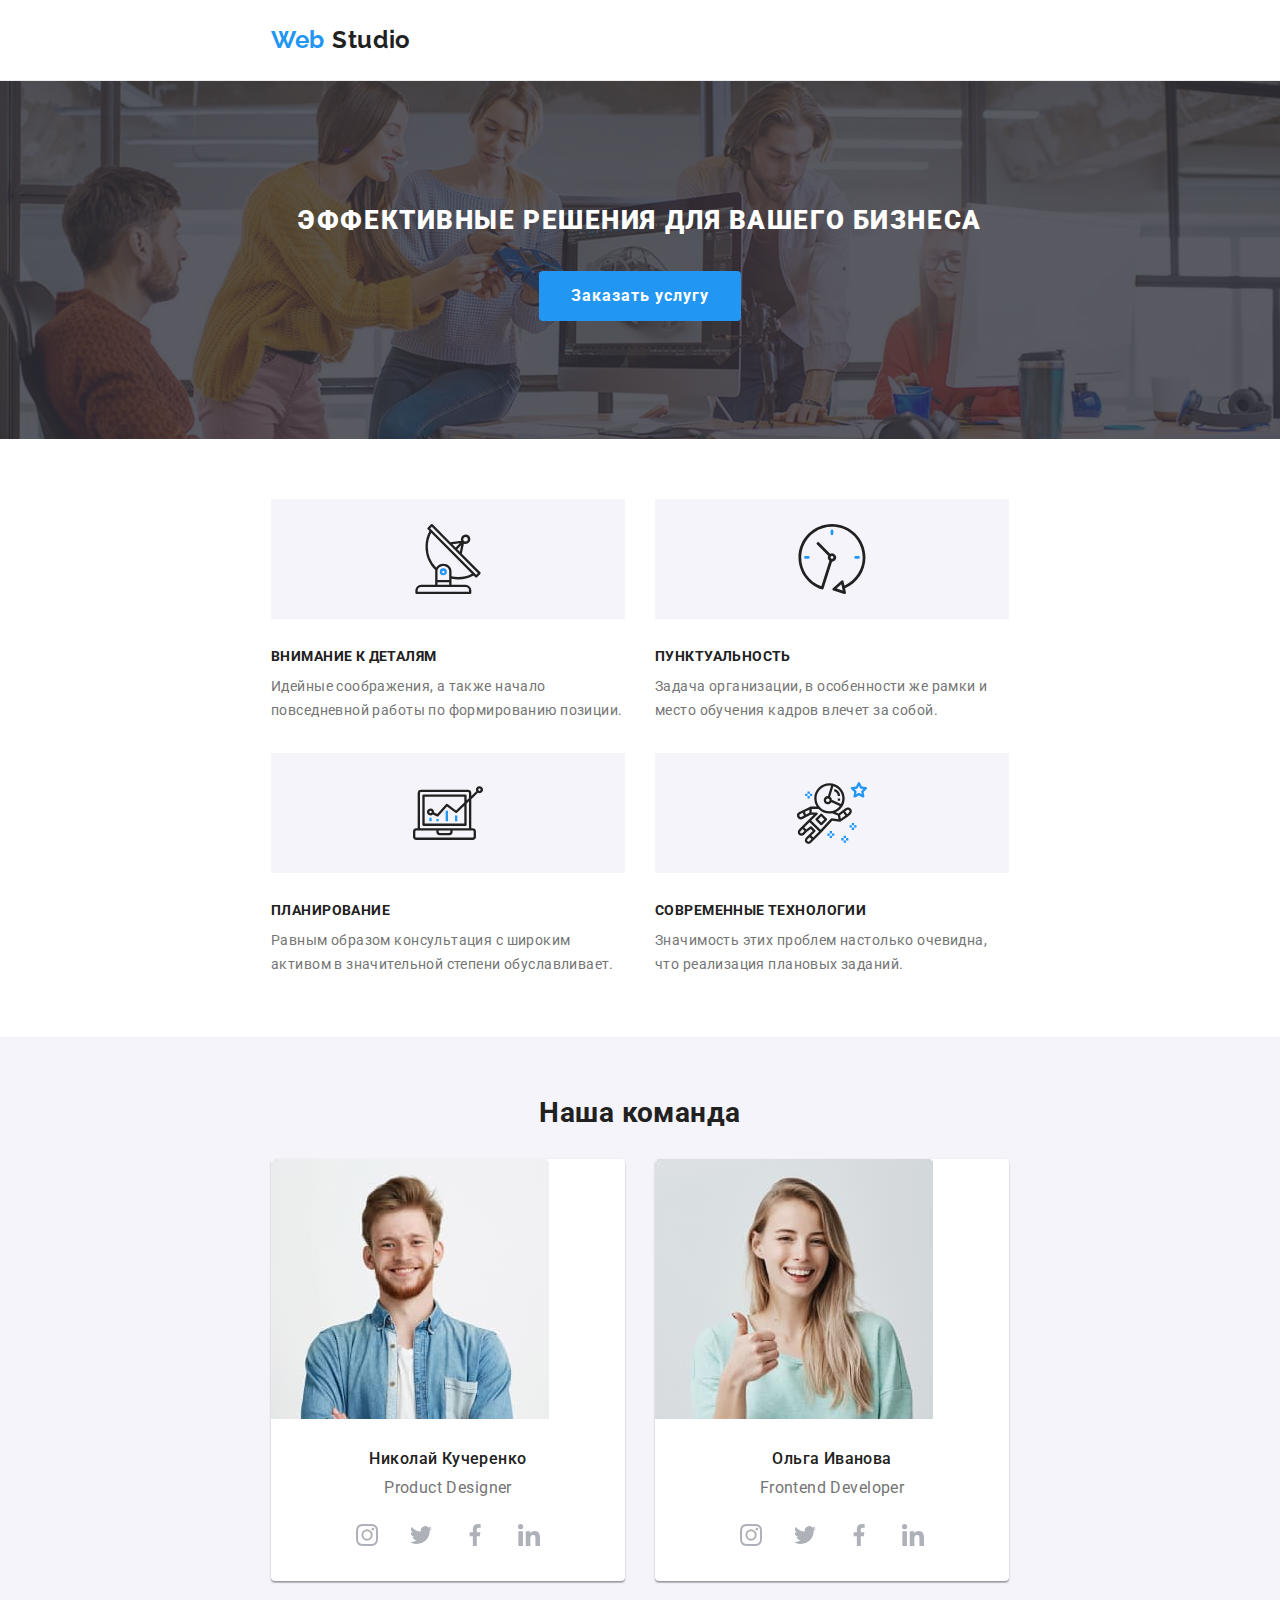
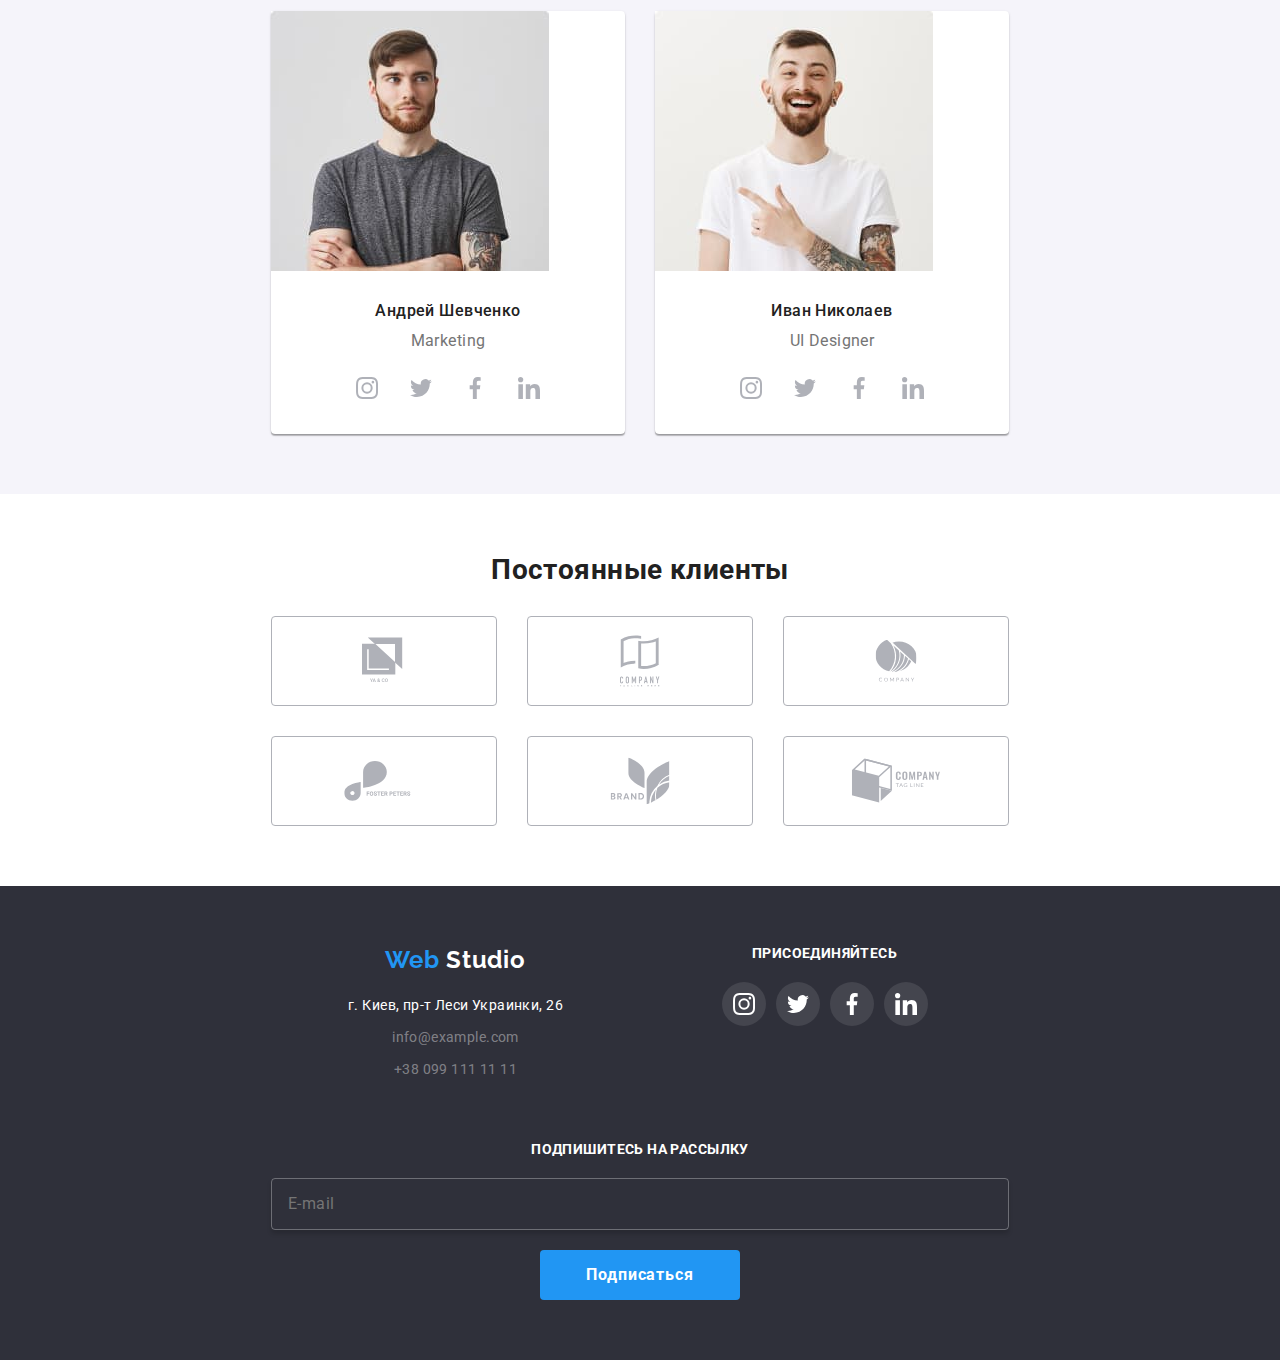
==== commit 63ec6024: "make .section-features :  tablet" ====
--- a/index.html
+++ b/index.html
@@ -256,7 +256,8 @@
                   </li>
                 </ul>
               </li>
-              <li class="team-cart">
+
+              <li class="team-cart section-team__item">
                 <img
                   class="team-cart__icon"
                   src="./images/team-avatars/avatar-marta-stewart.jpg"
@@ -393,7 +394,7 @@
                 </ul>
               </li>
 
-              <li class="team-cart">
+              <li class="team-cart section-team__item">
                 <img
                   class="team-cart__icon"
                   src="./images/team-avatars/avatar-martin-doe.jpg"
--- a/css/main.min.css
+++ b/css/main.min.css
@@ -1,2 +1,2 @@
-*,*::before,*::after{-webkit-box-sizing:inherit;box-sizing:inherit}:root{-moz-tab-size:4;-o-tab-size:4;tab-size:4}html{-webkit-box-sizing:border-box;box-sizing:border-box;line-height:1.15;-webkit-text-size-adjust:100%}body{margin:0}body{font-family:system-ui,-apple-system,"Segoe UI",Roboto,Helvetica,Arial,sans-serif,"Apple Color Emoji","Segoe UI Emoji"}hr{height:0}abbr[title]{-webkit-text-decoration:underline dotted;text-decoration:underline dotted}b,strong{font-weight:bolder}code,kbd,samp,pre{font-family:SFMono-Regular, Consolas, "Liberation Mono", Menlo, monospace;font-size:1em}small{font-size:80%}sub,sup{font-size:75%;line-height:0;position:relative;vertical-align:baseline}sub{bottom:-0.25em}sup{top:-0.5em}button,input,optgroup,select,textarea{font-family:inherit;font-size:100%;line-height:1.15;margin:0}button,select{text-transform:none}button,[type="button"],[type="reset"],[type="submit"]{-webkit-appearance:button}button::-moz-focus-inner,[type="button"]::-moz-focus-inner,[type="reset"]::-moz-focus-inner,[type="submit"]::-moz-focus-inner{border-style:none;padding:0}button:-moz-focusring,[type="button"]:-moz-focusring,[type="reset"]:-moz-focusring,[type="submit"]:-moz-focusring{outline:1px dotted ButtonText}fieldset{padding:0.35em 0.75em 0.625em}legend{padding:0}progress{vertical-align:baseline}[type="number"]::-webkit-inner-spin-button,[type="number"]::-webkit-outer-spin-button{height:auto}[type="search"]{-webkit-appearance:textfield;outline-offset:-2px}[type="search"]::-webkit-search-decoration{-webkit-appearance:none}::-webkit-file-upload-button{-webkit-appearance:button;font:inherit}summary{display:list-item}img{display:block;max-width:100%;height:auto}a{text-decoration:none;color:inherit}h1,h2,h3,p,ul{padding-left:0;margin-top:0;margin-bottom:0}h2,h3{color:#212121;font-weight:700}li{list-style-type:none}button{border:none;cursor:pointer}.section-customers__icon{position:absolute;left:50%;top:50%;-webkit-transform:translate(-50%, -50%);transform:translate(-50%, -50%)}.checkbox__native{position:absolute;width:1px;height:1px;margin:-1px;border:0;padding:0;clip:rect(0 0 0 0);overflow:hidden}.checkbox__icon,.section-customers__link:hover,.section-customers__link:focus{color:#2196f3}.section-customers__link{-webkit-transition-property:color;transition-property:color;-webkit-transition-duration:1000ms;transition-duration:1000ms;-webkit-transition-timing-function:cubic-bezier(0.4, 0, 0.2, 1);transition-timing-function:cubic-bezier(0.4, 0, 0.2, 1);-webkit-transition-delay:0ms;transition-delay:0ms}.form-subscribe__submit,.section-hero__btn,.form-order-service__submit,.social-list__link:hover,.portfolio-filter__button:hover,.social-list__link:focus,.portfolio-filter__button:focus{background-color:#2196f3;color:#fff}.social-list__link,.portfolio-filter__button{-webkit-transition-property:color, background;transition-property:color, background;-webkit-transition-duration:1000ms;transition-duration:1000ms;-webkit-transition-timing-function:cubic-bezier(0.4, 0, 0.2, 1);transition-timing-function:cubic-bezier(0.4, 0, 0.2, 1);-webkit-transition-delay:0ms;transition-delay:0ms}.form-subscribe__submit,.section-hero__btn,.form-order-service__submit{display:inline-block;min-width:200px;padding:10px 32px;border-radius:4px;font-size:16px;font-weight:700;line-height:1.87;text-align:center;letter-spacing:0.06em}.portfolio-filter__button{display:block;padding:6px 22px;border-radius:4px;color:#212121;background-color:#f5f4fa;font-family:Roboto;font-style:normal;font-weight:500;font-size:16px;line-height:1.63;text-align:center;letter-spacing:0.03em}.portfolio-filter__button:hover,.portfolio-filter__button:focus{-webkit-box-shadow:0px 2px 2px rgba(0,0,0,0.12),0px 1px 2px rgba(0,0,0,0.08),0px 3px 1px rgba(0,0,0,0.1);box-shadow:0px 2px 2px rgba(0,0,0,0.12),0px 1px 2px rgba(0,0,0,0.08),0px 3px 1px rgba(0,0,0,0.1)}.section-features,.section-team__list,.section-customers__list,.portfolio-list{margin-left:-15px;margin-right:-15px;margin-bottom:-30px}.section-features__item,.section-team__item,.team-cart,.section-customers__item,.portfolio-list__item{margin-left:15px;margin-right:15px;margin-bottom:30px}.page{margin:0;color:#757575;background-color:#fff;font-family:"Roboto",sans-serif;font-size:14px;font-weight:400;letter-spacing:.03em}.page__container{max-width:1200px;margin:0 auto;padding-left:15px;padding-right:15px}@media screen and (min-width: 480px){.page__container{max-width:480px}}@media screen and (min-width: 768px){.page__container{max-width:768px}}.page__section{padding-top:60px;padding-bottom:60px}.page__section-title{padding-bottom:30px;font-size:28px;line-height:1.17;text-align:center}.page-header{border-bottom:1px solid #ececec}.page-header__row{min-height:60px;display:-webkit-box;display:-ms-flexbox;display:flex;-webkit-box-align:center;-ms-flex-align:center;align-items:center}@media screen and (min-width: 768px){.page-header__row{min-height:80px}}.logo{display:inline-block;font-family:"Raleway",sans-serif;font-size:24px;font-weight:700;letter-spacing:.03em;line-height:1.17;color:#212121}.logo__accent{color:#2196f3}.page-footer{background-color:#2f303a}.page-footer--pale{color:#fff}@media screen and (min-width: 768px){.page-footer__row{display:-webkit-box;display:-ms-flexbox;display:flex;-ms-flex-wrap:wrap;flex-wrap:wrap;-webkit-box-pack:center;-ms-flex-pack:center;justify-content:center}}.page-footer__item{text-align:center}.page-footer__item:not(:last-child){margin-bottom:60px}@media screen and (min-width: 768px){.page-footer__item{-ms-flex-preferred-size:50%;flex-basis:50%}.page-footer__item:last-child{-webkit-box-flex:1;-ms-flex-positive:1;flex-grow:1}}.page-footer__subject{display:block;margin-bottom:20px;font-weight:700;line-height:1.14;text-transform:uppercase}.page-footer__logo{color:#fff;margin-bottom:20px}.address{color:rgba(255,255,255,0.4);line-height:1.71;font-style:normal}.address__item{display:block}.address__item:not(:last-child){margin-bottom:8px}.social-list{display:-webkit-box;display:-ms-flexbox;display:flex;-webkit-box-pack:center;-ms-flex-pack:center;justify-content:center;padding-left:0px;margin-left:-5px;margin-right:-5px}.social-list__item{margin-left:5px;margin-right:5px}.social-list__link{display:block;width:44px;height:44px;padding:11px;border-radius:22px;color:#afb1b8}.social-list__link--on-dark{background-color:rgba(255,255,255,0.1);color:#fff}.social-list__icon{fill:currentColor;width:22px;height:22px}.form-subscribe__input-text,.form-order-service__input-text{border-radius:4px;background-color:transparent;letter-spacing:0.03em}.checkbox{position:relative;display:block;width:15px;height:15px;border:2px solid #212121;border-radius:2px}.checkbox__icon{width:inherit;height:inherit;cursor:pointer;margin-top:-2px;margin-left:-2px;opacity:0}.checkbox__native:checked ~ .checkbox__icon{opacity:1}.policy-agreement{display:-webkit-box;display:-ms-flexbox;display:flex;-webkit-box-align:center;-ms-flex-align:center;align-items:center;padding:20px 11px 30px}.policy-agreement__warning{text-align:left;padding-left:9px;line-height:1.71}.policy-agreement__rules-link{white-space:nowrap;text-decoration:underline;text-transform:capitalize;color:#2196f3}.form-subscribe__input-text{display:block;width:100%;margin-bottom:20px;padding:15px 16px;font-size:16px;line-height:1.25;color:rgba(255,255,255,0.6);border:1px solid rgba(255,255,255,0.3);-webkit-box-shadow:0px 4px 4px rgba(0,0,0,0.15);box-shadow:0px 4px 4px rgba(0,0,0,0.15)}.form-subscribe__submit{margin-left:6px;margin-right:6px}.section-hero{padding:118px 60px;background-image:-webkit-gradient(linear, left top, left bottom, from(rgba(47,48,58,0.8)), to(rgba(47,48,58,0.8))),url("../images/hero-image/hero-image.jpg");background-image:linear-gradient(rgba(47,48,58,0.8), rgba(47,48,58,0.8)),url("../images/hero-image/hero-image.jpg");background-position:center;background-size:cover;background-color:rgba(47,48,58,0.8);text-align:center}.section-hero__title{margin:0 auto 30px;font-weight:900;font-size:26px;line-height:1.62;letter-spacing:0.06em;text-transform:uppercase;color:#fff}.section-features__icon-box{padding:25px;margin-bottom:30px;background-color:#f5f4fa}.section-features__icon{width:70px;height:70px;display:block;margin-left:auto;margin-right:auto}.section-features__subject{margin-bottom:10px;font-size:14px;line-height:1.14;text-transform:uppercase;text-align:center}.section-features__text{line-height:1.71}.section-activity{display:none}.section-team{background-color:#f5f4fa}.team-cart{padding-bottom:24px;background-color:#fff;border-radius:4px;-webkit-box-shadow:0px 2px 1px rgba(0,0,0,0.2),0px 1px 1px rgba(0,0,0,0.14),0px 1px 3px rgba(0,0,0,0.12);box-shadow:0px 2px 1px rgba(0,0,0,0.2),0px 1px 1px rgba(0,0,0,0.14),0px 1px 3px rgba(0,0,0,0.12);text-align:center}.team-cart__icon{margin-bottom:30px}.team-cart__title{margin-bottom:10px;font-weight:500;font-size:16px;line-height:1.19}.team-cart__role{margin-bottom:16px;font-size:16px;line-height:1.19}.section-customers__list{display:-webkit-box;display:-ms-flexbox;display:flex;-ms-flex-wrap:wrap;flex-wrap:wrap;-webkit-box-pack:justify;-ms-flex-pack:justify;justify-content:space-between}.section-customers__item{min-width:calc((100% - 2 * 30px) / 2)}@media screen and (min-width: 768px){.section-customers__item{min-width:calc((100% - 3 * 30px) / 3)}}.section-customers__link{position:relative;display:block;min-height:90px;border:1px solid;border-radius:4px;color:#afb1b8}.section-customers__icon{fill:currentColor}.portfolio-filter{display:-webkit-box;display:-ms-flexbox;display:flex;-ms-flex-wrap:wrap;flex-wrap:wrap;padding-bottom:50px;margin:-7.5px -4px}.portfolio-filter__button{margin:7.5px 4px}.portfolio-cart__thumb{position:relative;overflow:hidden}.portfolio-cart__link{display:block;height:100%;border-radius:5px;border:1px solid #eee}.portfolio-cart__link:hover,.portfolio-cart__link:focus{-webkit-box-shadow:1px 4px 6px rgba(0,0,0,0.16),0px 4px 4px rgba(0,0,0,0.06),0px 1px 1px rgba(0,0,0,0.12);box-shadow:1px 4px 6px rgba(0,0,0,0.16),0px 4px 4px rgba(0,0,0,0.06),0px 1px 1px rgba(0,0,0,0.12)}.portfolio-cart__icon{border-top-right-radius:5px;border-top-left-radius:5px}.portfolio-cart__cell{padding:20px 24px}.portfolio-cart__title{margin-bottom:4px;font-size:18px;line-height:2;letter-spacing:0.06em}.portfolio-cart__text{position:absolute;top:0;left:0;display:-webkit-box;display:-ms-flexbox;display:flex;-webkit-box-align:center;-ms-flex-align:center;align-items:center;width:100%;height:100%;padding:24px;border-top-left-radius:5px;border-top-right-radius:5px;font-size:18px;line-height:1.56;color:transparent;background-color:rgba(33,150,243,0.9);-webkit-transform:translateY(101%);transform:translateY(101%);-webkit-transition:color 250ms cubic-bezier(0.4, 0, 0.2, 1) 150ms,-webkit-transform 250ms cubic-bezier(0.4, 0, 0.2, 1);transition:color 250ms cubic-bezier(0.4, 0, 0.2, 1) 150ms,-webkit-transform 250ms cubic-bezier(0.4, 0, 0.2, 1);transition:transform 250ms cubic-bezier(0.4, 0, 0.2, 1),color 250ms cubic-bezier(0.4, 0, 0.2, 1) 150ms;transition:transform 250ms cubic-bezier(0.4, 0, 0.2, 1),color 250ms cubic-bezier(0.4, 0, 0.2, 1) 150ms,-webkit-transform 250ms cubic-bezier(0.4, 0, 0.2, 1)}.portfolio-cart__link:hover .portfolio-cart__text,.portfolio-cart__link:focus .portfolio-cart__text{-webkit-transform:translateY(1px);transform:translateY(1px);color:#fff}.portfolio-cart__tag{font-size:16px;line-height:1.87}.backdrop{position:fixed;top:0;left:0;width:100%;height:100%;overflow-y:auto;padding:93px 15px;background-color:rgba(0,0,0,0.5);opacity:1;-webkit-transition-property:opacity;transition-property:opacity;-webkit-transition-duration:1000ms;transition-duration:1000ms;-webkit-transition-timing-function:cubic-bezier(0.4, 0, 0.2, 1);transition-timing-function:cubic-bezier(0.4, 0, 0.2, 1);-webkit-transition-delay:0ms;transition-delay:0ms}.backdrop.is-hidden{opacity:0;pointer-events:none}.blur{-webkit-filter:blur(3px);filter:blur(3px);-webkit-transition-property:-webkit-filter;transition-property:-webkit-filter;transition-property:filter;transition-property:filter, -webkit-filter;-webkit-transition-duration:linear;transition-duration:linear;-webkit-transition-timing-function:cubic-bezier(0.4, 0, 0.2, 1);transition-timing-function:cubic-bezier(0.4, 0, 0.2, 1);-webkit-transition-delay:2000ms;transition-delay:2000ms}.modal-open{overflow:hidden}.modal{position:relative;padding:40px;border-radius:4px;background-color:#fff;-webkit-box-shadow:0px 2px 1px rgba(0,0,0,0.2),0px 1px 1px rgba(0,0,0,0.14),0px 1px 3px rgba(0,0,0,0.12);box-shadow:0px 2px 1px rgba(0,0,0,0.2),0px 1px 1px rgba(0,0,0,0.14),0px 1px 3px rgba(0,0,0,0.12)}.modal__close{position:absolute;top:8px;right:8px;font-size:0;padding:0;margin:0;display:block;min-width:30px;min-height:30px;border-radius:50%;background-color:#fff;-webkit-box-shadow:0px 2px 1px rgba(0,0,0,0.2),0px 1px 1px rgba(0,0,0,0.14),0px 1px 3px rgba(0,0,0,0.12);box-shadow:0px 2px 1px rgba(0,0,0,0.2),0px 1px 1px rgba(0,0,0,0.14),0px 1px 3px rgba(0,0,0,0.12)}.modal__close::before,.modal__close::after{content:"";position:absolute;top:50%;left:50%;display:block;width:15px;height:2px;background-color:#212121;-webkit-transition-property:-webkit-transform;transition-property:-webkit-transform;transition-property:transform;transition-property:transform, -webkit-transform;-webkit-transition-duration:1000ms;transition-duration:1000ms;-webkit-transition-timing-function:cubic-bezier(0.4, 0, 0.2, 1);transition-timing-function:cubic-bezier(0.4, 0, 0.2, 1);-webkit-transition-delay:0ms;transition-delay:0ms}.modal__close::before{-webkit-transform:translate(-50%, -50%) rotate(45deg);transform:translate(-50%, -50%) rotate(45deg)}.modal__close::after{-webkit-transform:translate(-50%, -50%) rotate(-45deg);transform:translate(-50%, -50%) rotate(-45deg)}.modal__close:hover::before,.modal__close:hover::after{-webkit-transform:translate(-50%, -50%) rotate(0);transform:translate(-50%, -50%) rotate(0)}.form-order-service{text-align:center}.form-order-service__subject{font-size:20px;line-height:1.5;color:#212121}.form-order-service__label{position:relative;display:block;padding-top:28px}.form-order-service__icon{position:absolute;top:40px;left:16px;width:18px;height:18px;fill:currentColor;color:#212121;-webkit-transition-property:color;transition-property:color;-webkit-transition-duration:1000ms;transition-duration:1000ms;-webkit-transition-timing-function:cubic-bezier(0.4, 0, 0.2, 1);transition-timing-function:cubic-bezier(0.4, 0, 0.2, 1);-webkit-transition-delay:0ms;transition-delay:0ms}.form-order-service__input-text{width:100%;padding:12px 18px 12px 42px;border:1px solid rgba(33,33,33,0.2)}.form-order-service__input-text:focus:invalid{outline-color:orange}.form-order-service__input-text:focus:invalid ~ .form-order-service__icon,.form-order-service__input-text:not(:placeholder-shown):invalid ~ .form-order-service__icon{color:orange}.form-order-service__input-text:focus ~ .form-order-service__label-text,.form-order-service__input-text:not(:placeholder-shown) ~ .form-order-service__label-text{-webkit-transform:translate(-26px, calc(-17px - 100%));transform:translate(-26px, calc(-17px - 100%));font-size:12px;line-height:1.17;letter-spacing:0.01em;color:#2196f3;-webkit-animation-name:move-label;animation-name:move-label;-webkit-animation-duration:250ms;animation-duration:250ms;-webkit-animation-timing-function:cubic-bezier(0.4, 0, 0.2, 1);animation-timing-function:cubic-bezier(0.4, 0, 0.2, 1)}.form-order-service__input-text:focus ~ .form-order-service__label-text.textarea,.form-order-service__input-text:not(:placeholder-shown) ~ .form-order-service__label-text.textarea{-webkit-transform:translate(0, calc(-17px - 100%));transform:translate(0, calc(-17px - 100%))}.form-order-service__input-text:focus ~ .form-order-service__icon,.form-order-service__input-text:not(:placeholder-shown) ~ .form-order-service__icon{color:#2196f3}.form-order-service__input-text.textarea{padding:12px 16px;resize:none}.form-order-service__label-text{position:absolute;top:42px;left:42px}.form-order-service__label-text.textarea{left:16px}@-webkit-keyframes move-label{0%{color:transparent}100%{color:#2196f3}}@keyframes move-label{0%{color:transparent}100%{color:#2196f3}}
+*,*::before,*::after{-webkit-box-sizing:inherit;box-sizing:inherit}:root{-moz-tab-size:4;-o-tab-size:4;tab-size:4}html{-webkit-box-sizing:border-box;box-sizing:border-box;line-height:1.15;-webkit-text-size-adjust:100%}body{margin:0}body{font-family:system-ui,-apple-system,"Segoe UI",Roboto,Helvetica,Arial,sans-serif,"Apple Color Emoji","Segoe UI Emoji"}hr{height:0}abbr[title]{-webkit-text-decoration:underline dotted;text-decoration:underline dotted}b,strong{font-weight:bolder}code,kbd,samp,pre{font-family:SFMono-Regular, Consolas, "Liberation Mono", Menlo, monospace;font-size:1em}small{font-size:80%}sub,sup{font-size:75%;line-height:0;position:relative;vertical-align:baseline}sub{bottom:-0.25em}sup{top:-0.5em}button,input,optgroup,select,textarea{font-family:inherit;font-size:100%;line-height:1.15;margin:0}button,select{text-transform:none}button,[type="button"],[type="reset"],[type="submit"]{-webkit-appearance:button}button::-moz-focus-inner,[type="button"]::-moz-focus-inner,[type="reset"]::-moz-focus-inner,[type="submit"]::-moz-focus-inner{border-style:none;padding:0}button:-moz-focusring,[type="button"]:-moz-focusring,[type="reset"]:-moz-focusring,[type="submit"]:-moz-focusring{outline:1px dotted ButtonText}fieldset{padding:0.35em 0.75em 0.625em}legend{padding:0}progress{vertical-align:baseline}[type="number"]::-webkit-inner-spin-button,[type="number"]::-webkit-outer-spin-button{height:auto}[type="search"]{-webkit-appearance:textfield;outline-offset:-2px}[type="search"]::-webkit-search-decoration{-webkit-appearance:none}::-webkit-file-upload-button{-webkit-appearance:button;font:inherit}summary{display:list-item}img{display:block;max-width:100%;height:auto}a{text-decoration:none;color:inherit}h1,h2,h3,p,ul{padding-left:0;margin-top:0;margin-bottom:0}h2,h3{color:#212121;font-weight:700}li{list-style-type:none}button{border:none;cursor:pointer}.section-customers__icon{position:absolute;left:50%;top:50%;-webkit-transform:translate(-50%, -50%);transform:translate(-50%, -50%)}.checkbox__native{position:absolute;width:1px;height:1px;margin:-1px;border:0;padding:0;clip:rect(0 0 0 0);overflow:hidden}.checkbox__icon,.section-customers__link:hover,.section-customers__link:focus{color:#2196f3}.section-customers__link{-webkit-transition-property:color;transition-property:color;-webkit-transition-duration:1000ms;transition-duration:1000ms;-webkit-transition-timing-function:cubic-bezier(0.4, 0, 0.2, 1);transition-timing-function:cubic-bezier(0.4, 0, 0.2, 1);-webkit-transition-delay:0ms;transition-delay:0ms}.form-subscribe__submit,.section-hero__btn,.form-order-service__submit,.social-list__link:hover,.portfolio-filter__button:hover,.social-list__link:focus,.portfolio-filter__button:focus{background-color:#2196f3;color:#fff}.social-list__link,.portfolio-filter__button{-webkit-transition-property:color, background;transition-property:color, background;-webkit-transition-duration:1000ms;transition-duration:1000ms;-webkit-transition-timing-function:cubic-bezier(0.4, 0, 0.2, 1);transition-timing-function:cubic-bezier(0.4, 0, 0.2, 1);-webkit-transition-delay:0ms;transition-delay:0ms}.form-subscribe__submit,.section-hero__btn,.form-order-service__submit{display:inline-block;min-width:200px;padding:10px 32px;border-radius:4px;font-size:16px;font-weight:700;line-height:1.87;text-align:center;letter-spacing:0.06em}.portfolio-filter__button{display:block;padding:6px 22px;border-radius:4px;color:#212121;background-color:#f5f4fa;font-family:Roboto;font-style:normal;font-weight:500;font-size:16px;line-height:1.63;text-align:center;letter-spacing:0.03em}.portfolio-filter__button:hover,.portfolio-filter__button:focus{-webkit-box-shadow:0px 2px 2px rgba(0,0,0,0.12),0px 1px 2px rgba(0,0,0,0.08),0px 3px 1px rgba(0,0,0,0.1);box-shadow:0px 2px 2px rgba(0,0,0,0.12),0px 1px 2px rgba(0,0,0,0.08),0px 3px 1px rgba(0,0,0,0.1)}.section-features,.section-team__list,.section-customers__list,.portfolio-list{margin-left:-15px;margin-right:-15px;margin-bottom:-30px}.section-features__item,.section-team__item,.team-cart,.section-customers__item,.portfolio-list__item{margin-left:15px;margin-right:15px;margin-bottom:30px}.page{margin:0;color:#757575;background-color:#fff;font-family:"Roboto",sans-serif;font-size:14px;font-weight:400;letter-spacing:.03em}.page__container{max-width:1200px;margin:0 auto;padding-left:15px;padding-right:15px}@media screen and (min-width: 480px){.page__container{max-width:480px}}@media screen and (min-width: 768px){.page__container{max-width:768px}}.page__section{padding-top:60px;padding-bottom:60px}.page__section-title{padding-bottom:30px;font-size:28px;line-height:1.17;text-align:center}.page-header{border-bottom:1px solid #ececec}.page-header__row{min-height:60px;display:-webkit-box;display:-ms-flexbox;display:flex;-webkit-box-align:center;-ms-flex-align:center;align-items:center}@media screen and (min-width: 768px){.page-header__row{min-height:80px}}.logo{display:inline-block;font-family:"Raleway",sans-serif;font-size:24px;font-weight:700;letter-spacing:.03em;line-height:1.17;color:#212121}.logo__accent{color:#2196f3}.page-footer{background-color:#2f303a}.page-footer--pale{color:#fff}@media screen and (min-width: 768px){.page-footer__row{display:-webkit-box;display:-ms-flexbox;display:flex;-ms-flex-wrap:wrap;flex-wrap:wrap;-webkit-box-pack:center;-ms-flex-pack:center;justify-content:center}}.page-footer__item{text-align:center}.page-footer__item:not(:last-child){margin-bottom:60px}@media screen and (min-width: 768px){.page-footer__item{-ms-flex-preferred-size:50%;flex-basis:50%}.page-footer__item:last-child{-webkit-box-flex:1;-ms-flex-positive:1;flex-grow:1}}.page-footer__subject{display:block;margin-bottom:20px;font-weight:700;line-height:1.14;text-transform:uppercase}.page-footer__logo{color:#fff;margin-bottom:20px}.address{color:rgba(255,255,255,0.4);line-height:1.71;font-style:normal}.address__item{display:block}.address__item:not(:last-child){margin-bottom:8px}.social-list{display:-webkit-box;display:-ms-flexbox;display:flex;-webkit-box-pack:center;-ms-flex-pack:center;justify-content:center;padding-left:0px;margin-left:-5px;margin-right:-5px}.social-list__item{margin-left:5px;margin-right:5px}.social-list__link{display:block;width:44px;height:44px;padding:11px;border-radius:22px;color:#afb1b8}.social-list__link--on-dark{background-color:rgba(255,255,255,0.1);color:#fff}.social-list__icon{fill:currentColor;width:22px;height:22px}.form-subscribe__input-text,.form-order-service__input-text{border-radius:4px;background-color:transparent;letter-spacing:0.03em}.checkbox{position:relative;display:block;width:15px;height:15px;border:2px solid #212121;border-radius:2px}.checkbox__icon{width:inherit;height:inherit;cursor:pointer;margin-top:-2px;margin-left:-2px;opacity:0}.checkbox__native:checked ~ .checkbox__icon{opacity:1}.policy-agreement{display:-webkit-box;display:-ms-flexbox;display:flex;-webkit-box-align:center;-ms-flex-align:center;align-items:center;padding:20px 11px 30px}.policy-agreement__warning{text-align:left;padding-left:9px;line-height:1.71}.policy-agreement__rules-link{white-space:nowrap;text-decoration:underline;text-transform:capitalize;color:#2196f3}.form-subscribe__input-text{display:block;width:100%;margin-bottom:20px;padding:15px 16px;font-size:16px;line-height:1.25;color:rgba(255,255,255,0.6);border:1px solid rgba(255,255,255,0.3);-webkit-box-shadow:0px 4px 4px rgba(0,0,0,0.15);box-shadow:0px 4px 4px rgba(0,0,0,0.15)}.form-subscribe__submit{margin-left:6px;margin-right:6px}.section-hero{padding:118px 60px;background-image:-webkit-gradient(linear, left top, left bottom, from(rgba(47,48,58,0.8)), to(rgba(47,48,58,0.8))),url("../images/hero-image/hero-image.jpg");background-image:linear-gradient(rgba(47,48,58,0.8), rgba(47,48,58,0.8)),url("../images/hero-image/hero-image.jpg");background-position:center;background-size:cover;background-color:rgba(47,48,58,0.8);text-align:center}.section-hero__title{margin:0 auto 30px;font-weight:900;font-size:26px;line-height:1.62;letter-spacing:0.06em;text-transform:uppercase;color:#fff}@media screen and (min-width: 768px){.section-features{display:-webkit-box;display:-ms-flexbox;display:flex;-ms-flex-wrap:wrap;flex-wrap:wrap}}@media screen and (min-width: 768px){.section-features__item{width:calc((100% - 2 * 30px) / 2)}}.section-features__icon-box{padding:25px;margin-bottom:30px;background-color:#f5f4fa}.section-features__icon{width:70px;height:70px;display:block;margin-left:auto;margin-right:auto}.section-features__subject{margin-bottom:10px;font-size:14px;line-height:1.14;text-transform:uppercase;text-align:center}@media screen and (min-width: 768px){.section-features__subject{text-align:left}}.section-features__text{line-height:1.71}.section-activity{display:none}.section-team{background-color:#f5f4fa}@media screen and (min-width: 768px){.section-team__list{display:-webkit-box;display:-ms-flexbox;display:flex;-ms-flex-wrap:wrap;flex-wrap:wrap}}@media screen and (min-width: 768px){.section-team__item{width:calc((100% - 2 * 30px) / 2)}}.team-cart{padding-bottom:24px;background-color:#fff;border-radius:4px;-webkit-box-shadow:0px 2px 1px rgba(0,0,0,0.2),0px 1px 1px rgba(0,0,0,0.14),0px 1px 3px rgba(0,0,0,0.12);box-shadow:0px 2px 1px rgba(0,0,0,0.2),0px 1px 1px rgba(0,0,0,0.14),0px 1px 3px rgba(0,0,0,0.12);text-align:center}.team-cart__icon{margin-bottom:30px}.team-cart__title{margin-bottom:10px;font-weight:500;font-size:16px;line-height:1.19}.team-cart__role{margin-bottom:16px;font-size:16px;line-height:1.19}.section-customers__list{display:-webkit-box;display:-ms-flexbox;display:flex;-ms-flex-wrap:wrap;flex-wrap:wrap;-webkit-box-pack:justify;-ms-flex-pack:justify;justify-content:space-between}.section-customers__item{min-width:calc((100% - 2 * 30px) / 2)}@media screen and (min-width: 768px){.section-customers__item{min-width:calc((100% - 3 * 30px) / 3)}}.section-customers__link{position:relative;display:block;min-height:90px;border:1px solid;border-radius:4px;color:#afb1b8}.section-customers__icon{fill:currentColor}.portfolio-filter{display:-webkit-box;display:-ms-flexbox;display:flex;-ms-flex-wrap:wrap;flex-wrap:wrap;padding-bottom:50px;margin:-7.5px -4px}.portfolio-filter__button{margin:7.5px 4px}.portfolio-cart__thumb{position:relative;overflow:hidden}.portfolio-cart__link{display:block;height:100%;border-radius:5px;border:1px solid #eee}.portfolio-cart__link:hover,.portfolio-cart__link:focus{-webkit-box-shadow:1px 4px 6px rgba(0,0,0,0.16),0px 4px 4px rgba(0,0,0,0.06),0px 1px 1px rgba(0,0,0,0.12);box-shadow:1px 4px 6px rgba(0,0,0,0.16),0px 4px 4px rgba(0,0,0,0.06),0px 1px 1px rgba(0,0,0,0.12)}.portfolio-cart__icon{border-top-right-radius:5px;border-top-left-radius:5px}.portfolio-cart__cell{padding:20px 24px}.portfolio-cart__title{margin-bottom:4px;font-size:18px;line-height:2;letter-spacing:0.06em}.portfolio-cart__text{position:absolute;top:0;left:0;display:-webkit-box;display:-ms-flexbox;display:flex;-webkit-box-align:center;-ms-flex-align:center;align-items:center;width:100%;height:100%;padding:24px;border-top-left-radius:5px;border-top-right-radius:5px;font-size:18px;line-height:1.56;color:transparent;background-color:rgba(33,150,243,0.9);-webkit-transform:translateY(101%);transform:translateY(101%);-webkit-transition:color 250ms cubic-bezier(0.4, 0, 0.2, 1) 150ms,-webkit-transform 250ms cubic-bezier(0.4, 0, 0.2, 1);transition:color 250ms cubic-bezier(0.4, 0, 0.2, 1) 150ms,-webkit-transform 250ms cubic-bezier(0.4, 0, 0.2, 1);transition:transform 250ms cubic-bezier(0.4, 0, 0.2, 1),color 250ms cubic-bezier(0.4, 0, 0.2, 1) 150ms;transition:transform 250ms cubic-bezier(0.4, 0, 0.2, 1),color 250ms cubic-bezier(0.4, 0, 0.2, 1) 150ms,-webkit-transform 250ms cubic-bezier(0.4, 0, 0.2, 1)}.portfolio-cart__link:hover .portfolio-cart__text,.portfolio-cart__link:focus .portfolio-cart__text{-webkit-transform:translateY(1px);transform:translateY(1px);color:#fff}.portfolio-cart__tag{font-size:16px;line-height:1.87}.backdrop{position:fixed;top:0;left:0;width:100%;height:100%;overflow-y:auto;padding:93px 15px;background-color:rgba(0,0,0,0.5);opacity:1;-webkit-transition-property:opacity;transition-property:opacity;-webkit-transition-duration:1000ms;transition-duration:1000ms;-webkit-transition-timing-function:cubic-bezier(0.4, 0, 0.2, 1);transition-timing-function:cubic-bezier(0.4, 0, 0.2, 1);-webkit-transition-delay:0ms;transition-delay:0ms}.backdrop.is-hidden{opacity:0;pointer-events:none}.blur{-webkit-filter:blur(3px);filter:blur(3px);-webkit-transition-property:-webkit-filter;transition-property:-webkit-filter;transition-property:filter;transition-property:filter, -webkit-filter;-webkit-transition-duration:linear;transition-duration:linear;-webkit-transition-timing-function:cubic-bezier(0.4, 0, 0.2, 1);transition-timing-function:cubic-bezier(0.4, 0, 0.2, 1);-webkit-transition-delay:2000ms;transition-delay:2000ms}.modal-open{overflow:hidden}.modal{position:relative;padding:40px;border-radius:4px;background-color:#fff;-webkit-box-shadow:0px 2px 1px rgba(0,0,0,0.2),0px 1px 1px rgba(0,0,0,0.14),0px 1px 3px rgba(0,0,0,0.12);box-shadow:0px 2px 1px rgba(0,0,0,0.2),0px 1px 1px rgba(0,0,0,0.14),0px 1px 3px rgba(0,0,0,0.12)}.modal__close{position:absolute;top:8px;right:8px;font-size:0;padding:0;margin:0;display:block;min-width:30px;min-height:30px;border-radius:50%;background-color:#fff;-webkit-box-shadow:0px 2px 1px rgba(0,0,0,0.2),0px 1px 1px rgba(0,0,0,0.14),0px 1px 3px rgba(0,0,0,0.12);box-shadow:0px 2px 1px rgba(0,0,0,0.2),0px 1px 1px rgba(0,0,0,0.14),0px 1px 3px rgba(0,0,0,0.12)}.modal__close::before,.modal__close::after{content:"";position:absolute;top:50%;left:50%;display:block;width:15px;height:2px;background-color:#212121;-webkit-transition-property:-webkit-transform;transition-property:-webkit-transform;transition-property:transform;transition-property:transform, -webkit-transform;-webkit-transition-duration:1000ms;transition-duration:1000ms;-webkit-transition-timing-function:cubic-bezier(0.4, 0, 0.2, 1);transition-timing-function:cubic-bezier(0.4, 0, 0.2, 1);-webkit-transition-delay:0ms;transition-delay:0ms}.modal__close::before{-webkit-transform:translate(-50%, -50%) rotate(45deg);transform:translate(-50%, -50%) rotate(45deg)}.modal__close::after{-webkit-transform:translate(-50%, -50%) rotate(-45deg);transform:translate(-50%, -50%) rotate(-45deg)}.modal__close:hover::before,.modal__close:hover::after{-webkit-transform:translate(-50%, -50%) rotate(0);transform:translate(-50%, -50%) rotate(0)}.form-order-service{text-align:center}.form-order-service__subject{font-size:20px;line-height:1.5;color:#212121}.form-order-service__label{position:relative;display:block;padding-top:28px}.form-order-service__icon{position:absolute;top:40px;left:16px;width:18px;height:18px;fill:currentColor;color:#212121;-webkit-transition-property:color;transition-property:color;-webkit-transition-duration:1000ms;transition-duration:1000ms;-webkit-transition-timing-function:cubic-bezier(0.4, 0, 0.2, 1);transition-timing-function:cubic-bezier(0.4, 0, 0.2, 1);-webkit-transition-delay:0ms;transition-delay:0ms}.form-order-service__input-text{width:100%;padding:12px 18px 12px 42px;border:1px solid rgba(33,33,33,0.2)}.form-order-service__input-text:focus:invalid{outline-color:orange}.form-order-service__input-text:focus:invalid ~ .form-order-service__icon,.form-order-service__input-text:not(:placeholder-shown):invalid ~ .form-order-service__icon{color:orange}.form-order-service__input-text:focus ~ .form-order-service__label-text,.form-order-service__input-text:not(:placeholder-shown) ~ .form-order-service__label-text{-webkit-transform:translate(-26px, calc(-17px - 100%));transform:translate(-26px, calc(-17px - 100%));font-size:12px;line-height:1.17;letter-spacing:0.01em;color:#2196f3;-webkit-animation-name:move-label;animation-name:move-label;-webkit-animation-duration:250ms;animation-duration:250ms;-webkit-animation-timing-function:cubic-bezier(0.4, 0, 0.2, 1);animation-timing-function:cubic-bezier(0.4, 0, 0.2, 1)}.form-order-service__input-text:focus ~ .form-order-service__label-text.textarea,.form-order-service__input-text:not(:placeholder-shown) ~ .form-order-service__label-text.textarea{-webkit-transform:translate(0, calc(-17px - 100%));transform:translate(0, calc(-17px - 100%))}.form-order-service__input-text:focus ~ .form-order-service__icon,.form-order-service__input-text:not(:placeholder-shown) ~ .form-order-service__icon{color:#2196f3}.form-order-service__input-text.textarea{padding:12px 16px;resize:none}.form-order-service__label-text{position:absolute;top:42px;left:42px}.form-order-service__label-text.textarea{left:16px}@-webkit-keyframes move-label{0%{color:transparent}100%{color:#2196f3}}@keyframes move-label{0%{color:transparent}100%{color:#2196f3}}
 /*# sourceMappingURL=main.min.css.map */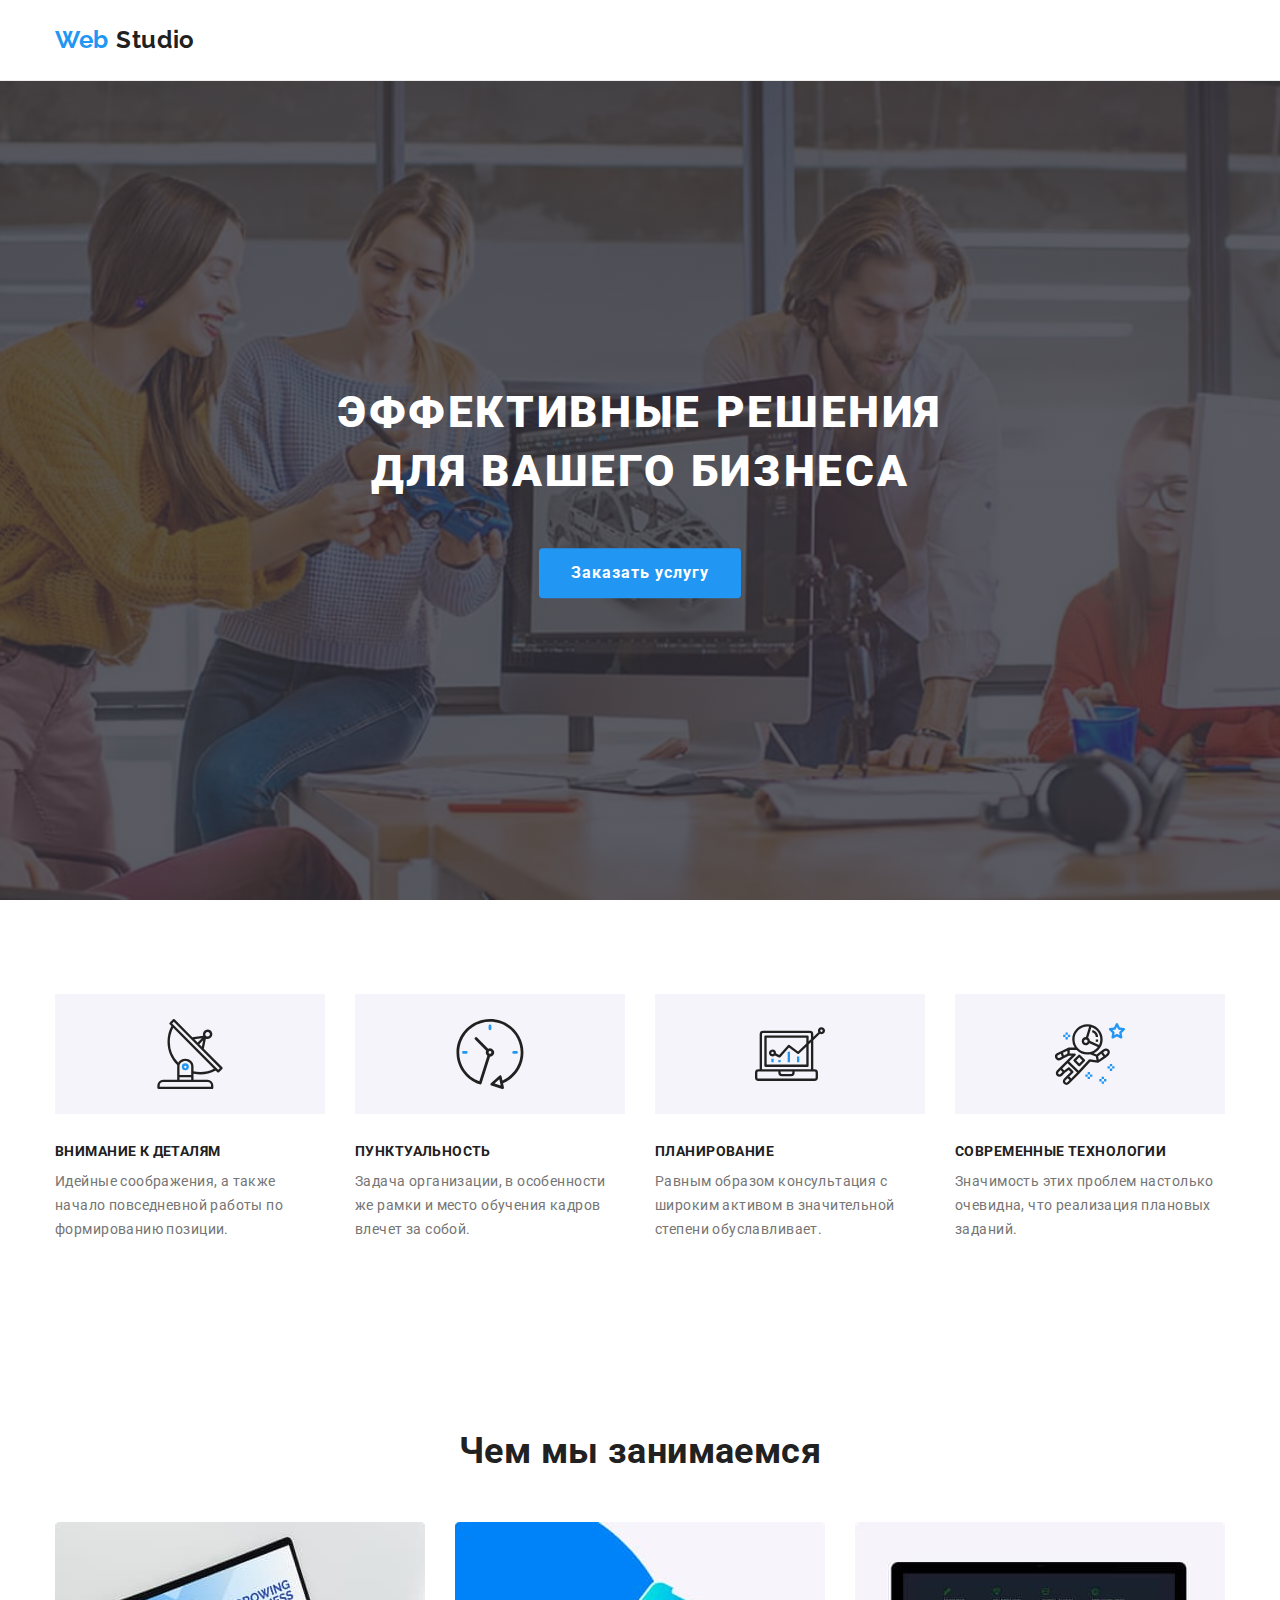
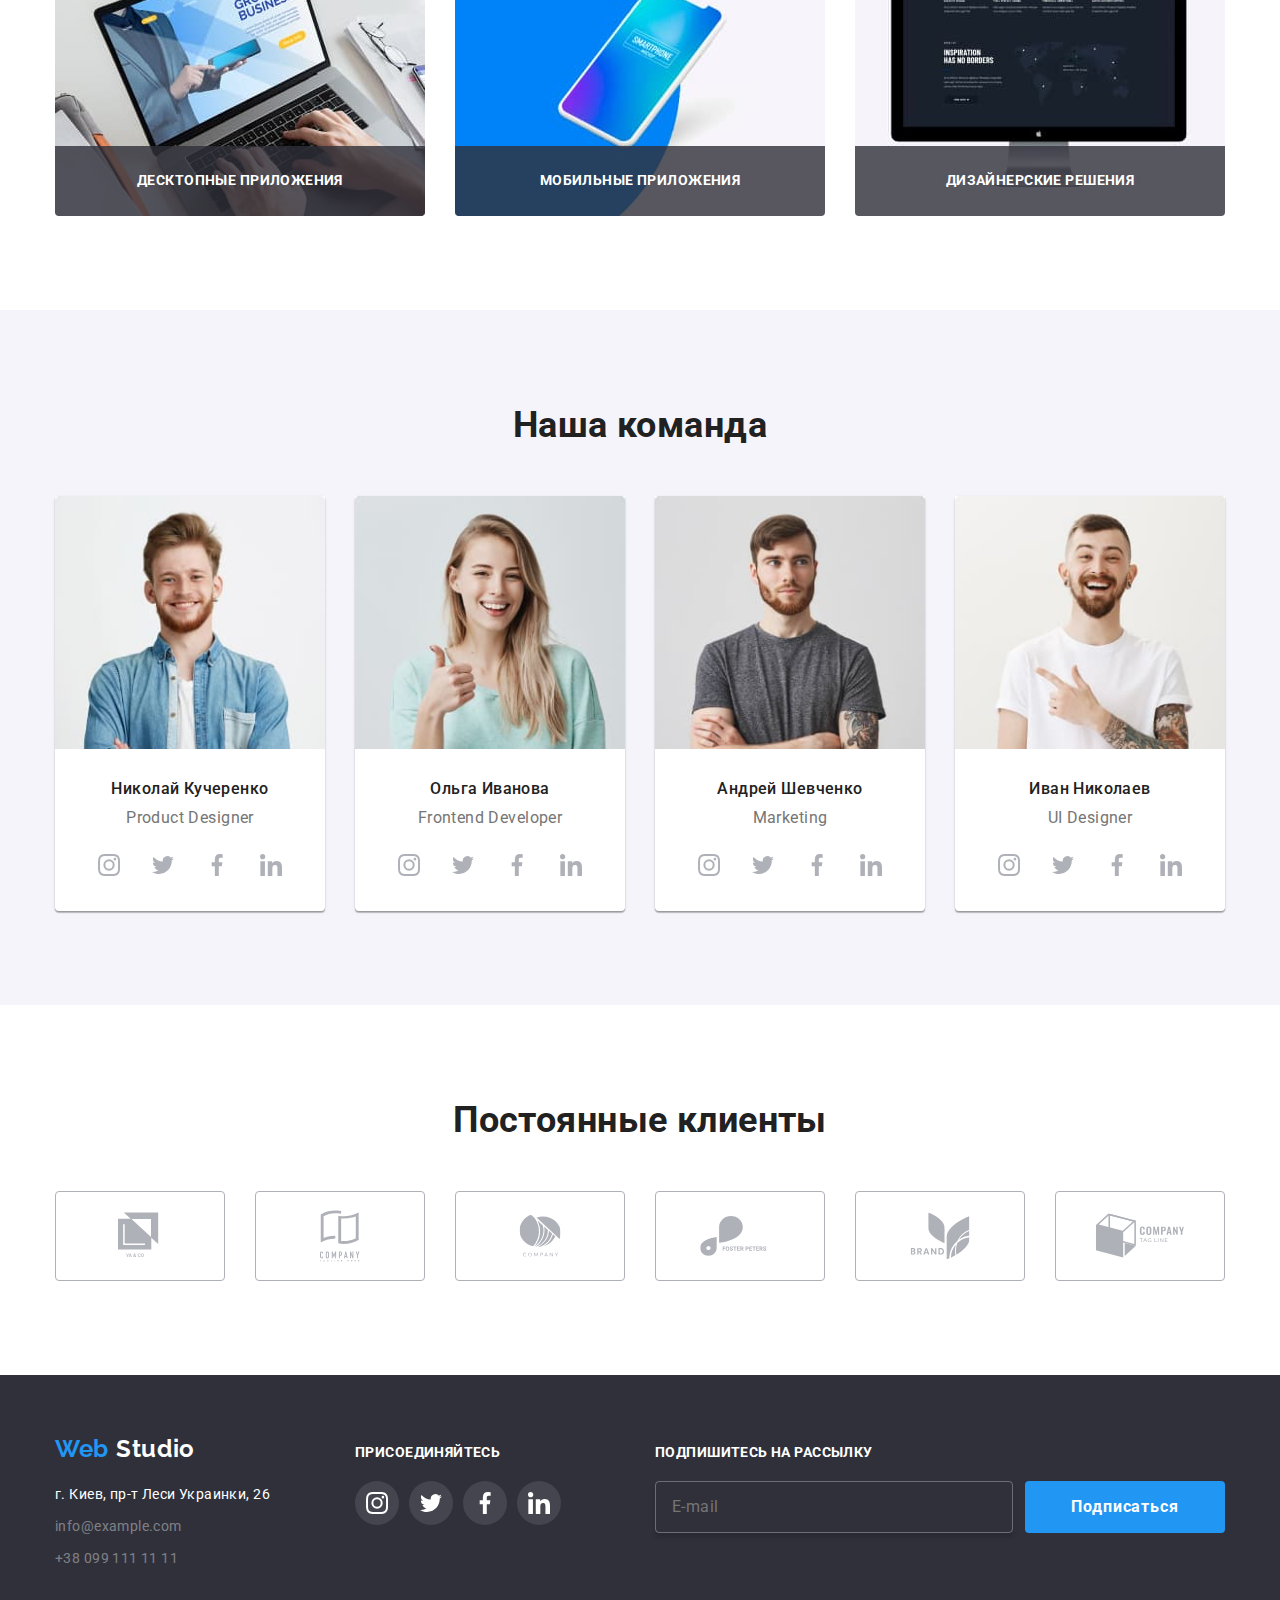
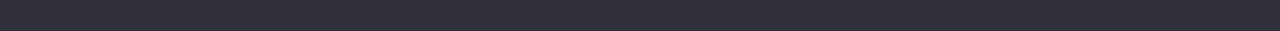
==== commit c1add7d4: "make portfolio.html : desktop" ====
--- a/index.html
+++ b/index.html
@@ -151,10 +151,10 @@
         </section>
 
         <!-- Чем мы занимаемся -->
-        <section class="section-activity container section">
-          <h2 class="studio-section-title">Чем мы занимаемся</h2>
-          <ul class="section-activity__list grid-row">
-            <li class="section-activity__item relative">
+        <section class="section-activity page__container page__section">
+          <h2 class="page__section-title">Чем мы занимаемся</h2>
+          <ul class="section-activity__list">
+            <li class="section-activity__item">
               <img
                 class="section-activity__icon"
                 src="./images/desktop-apps.jpg"
@@ -165,7 +165,7 @@
                 >Десктопные приложения</span
               >
             </li>
-            <li class="section-activity__item relative">
+            <li class="section-activity__item">
               <img
                 class="section-activity__icon"
                 src="./images/mobile-apps.jpg"
@@ -176,7 +176,7 @@
                 >Мобильные приложения</span
               >
             </li>
-            <li class="section-activity__item relative">
+            <li class="section-activity__item">
               <img
                 class="section-activity__icon"
                 src="./images/design-solutions.jpg"
@@ -563,7 +563,7 @@
       </main>
 
       <!-- Подвал -->
-      <footer class="page-footer page__section">
+      <footer class="page-footer">
         <div class="page__container">
           <div class="page-footer__row">
             <div class="page-footer__item">
--- a/css/main.min.css
+++ b/css/main.min.css
@@ -1,2 +1,2 @@
-*,*::before,*::after{-webkit-box-sizing:inherit;box-sizing:inherit}:root{-moz-tab-size:4;-o-tab-size:4;tab-size:4}html{-webkit-box-sizing:border-box;box-sizing:border-box;line-height:1.15;-webkit-text-size-adjust:100%}body{margin:0}body{font-family:system-ui,-apple-system,"Segoe UI",Roboto,Helvetica,Arial,sans-serif,"Apple Color Emoji","Segoe UI Emoji"}hr{height:0}abbr[title]{-webkit-text-decoration:underline dotted;text-decoration:underline dotted}b,strong{font-weight:bolder}code,kbd,samp,pre{font-family:SFMono-Regular, Consolas, "Liberation Mono", Menlo, monospace;font-size:1em}small{font-size:80%}sub,sup{font-size:75%;line-height:0;position:relative;vertical-align:baseline}sub{bottom:-0.25em}sup{top:-0.5em}button,input,optgroup,select,textarea{font-family:inherit;font-size:100%;line-height:1.15;margin:0}button,select{text-transform:none}button,[type="button"],[type="reset"],[type="submit"]{-webkit-appearance:button}button::-moz-focus-inner,[type="button"]::-moz-focus-inner,[type="reset"]::-moz-focus-inner,[type="submit"]::-moz-focus-inner{border-style:none;padding:0}button:-moz-focusring,[type="button"]:-moz-focusring,[type="reset"]:-moz-focusring,[type="submit"]:-moz-focusring{outline:1px dotted ButtonText}fieldset{padding:0.35em 0.75em 0.625em}legend{padding:0}progress{vertical-align:baseline}[type="number"]::-webkit-inner-spin-button,[type="number"]::-webkit-outer-spin-button{height:auto}[type="search"]{-webkit-appearance:textfield;outline-offset:-2px}[type="search"]::-webkit-search-decoration{-webkit-appearance:none}::-webkit-file-upload-button{-webkit-appearance:button;font:inherit}summary{display:list-item}img{display:block;max-width:100%;height:auto}a{text-decoration:none;color:inherit}h1,h2,h3,p,ul{padding-left:0;margin-top:0;margin-bottom:0}h2,h3{color:#212121;font-weight:700}li{list-style-type:none}button{border:none;cursor:pointer}.section-customers__icon{position:absolute;left:50%;top:50%;-webkit-transform:translate(-50%, -50%);transform:translate(-50%, -50%)}.checkbox__native{position:absolute;width:1px;height:1px;margin:-1px;border:0;padding:0;clip:rect(0 0 0 0);overflow:hidden}.checkbox__icon,.section-customers__link:hover,.section-customers__link:focus{color:#2196f3}.section-customers__link{-webkit-transition-property:color;transition-property:color;-webkit-transition-duration:1000ms;transition-duration:1000ms;-webkit-transition-timing-function:cubic-bezier(0.4, 0, 0.2, 1);transition-timing-function:cubic-bezier(0.4, 0, 0.2, 1);-webkit-transition-delay:0ms;transition-delay:0ms}.form-subscribe__submit,.section-hero__btn,.form-order-service__submit,.social-list__link:hover,.portfolio-filter__button:hover,.social-list__link:focus,.portfolio-filter__button:focus{background-color:#2196f3;color:#fff}.social-list__link,.portfolio-filter__button{-webkit-transition-property:color, background;transition-property:color, background;-webkit-transition-duration:1000ms;transition-duration:1000ms;-webkit-transition-timing-function:cubic-bezier(0.4, 0, 0.2, 1);transition-timing-function:cubic-bezier(0.4, 0, 0.2, 1);-webkit-transition-delay:0ms;transition-delay:0ms}.form-subscribe__submit,.section-hero__btn,.form-order-service__submit{display:inline-block;min-width:200px;padding:10px 32px;border-radius:4px;font-size:16px;font-weight:700;line-height:1.87;text-align:center;letter-spacing:0.06em}.portfolio-filter__button{display:block;padding:6px 22px;border-radius:4px;color:#212121;background-color:#f5f4fa;font-family:Roboto;font-style:normal;font-weight:500;font-size:16px;line-height:1.63;text-align:center;letter-spacing:0.03em}.portfolio-filter__button:hover,.portfolio-filter__button:focus{-webkit-box-shadow:0px 2px 2px rgba(0,0,0,0.12),0px 1px 2px rgba(0,0,0,0.08),0px 3px 1px rgba(0,0,0,0.1);box-shadow:0px 2px 2px rgba(0,0,0,0.12),0px 1px 2px rgba(0,0,0,0.08),0px 3px 1px rgba(0,0,0,0.1)}.section-features,.section-team__list,.section-customers__list,.portfolio-list{margin-left:-15px;margin-right:-15px;margin-bottom:-30px}.section-features__item,.section-team__item,.team-cart,.section-customers__item,.portfolio-list__item{margin-left:15px;margin-right:15px;margin-bottom:30px}.page{margin:0;color:#757575;background-color:#fff;font-family:"Roboto",sans-serif;font-size:14px;font-weight:400;letter-spacing:.03em}.page__container{max-width:1200px;margin:0 auto;padding-left:15px;padding-right:15px}@media screen and (min-width: 480px){.page__container{max-width:480px}}@media screen and (min-width: 768px){.page__container{max-width:768px}}.page__section{padding-top:60px;padding-bottom:60px}.page__section-title{padding-bottom:30px;font-size:28px;line-height:1.17;text-align:center}.page-header{border-bottom:1px solid #ececec}.page-header__row{min-height:60px;display:-webkit-box;display:-ms-flexbox;display:flex;-webkit-box-align:center;-ms-flex-align:center;align-items:center}@media screen and (min-width: 768px){.page-header__row{min-height:80px}}.logo{display:inline-block;font-family:"Raleway",sans-serif;font-size:24px;font-weight:700;letter-spacing:.03em;line-height:1.17;color:#212121}.logo__accent{color:#2196f3}.page-footer{background-color:#2f303a}.page-footer--pale{color:#fff}@media screen and (min-width: 768px){.page-footer__row{display:-webkit-box;display:-ms-flexbox;display:flex;-ms-flex-wrap:wrap;flex-wrap:wrap;-webkit-box-pack:center;-ms-flex-pack:center;justify-content:center}}.page-footer__item{text-align:center}.page-footer__item:not(:last-child){margin-bottom:60px}@media screen and (min-width: 768px){.page-footer__item{-ms-flex-preferred-size:50%;flex-basis:50%}.page-footer__item:last-child{-webkit-box-flex:1;-ms-flex-positive:1;flex-grow:1}}.page-footer__subject{display:block;margin-bottom:20px;font-weight:700;line-height:1.14;text-transform:uppercase}.page-footer__logo{color:#fff;margin-bottom:20px}.address{color:rgba(255,255,255,0.4);line-height:1.71;font-style:normal}.address__item{display:block}.address__item:not(:last-child){margin-bottom:8px}.social-list{display:-webkit-box;display:-ms-flexbox;display:flex;-webkit-box-pack:center;-ms-flex-pack:center;justify-content:center;padding-left:0px;margin-left:-5px;margin-right:-5px}.social-list__item{margin-left:5px;margin-right:5px}.social-list__link{display:block;width:44px;height:44px;padding:11px;border-radius:22px;color:#afb1b8}.social-list__link--on-dark{background-color:rgba(255,255,255,0.1);color:#fff}.social-list__icon{fill:currentColor;width:22px;height:22px}.form-subscribe__input-text,.form-order-service__input-text{border-radius:4px;background-color:transparent;letter-spacing:0.03em}.checkbox{position:relative;display:block;width:15px;height:15px;border:2px solid #212121;border-radius:2px}.checkbox__icon{width:inherit;height:inherit;cursor:pointer;margin-top:-2px;margin-left:-2px;opacity:0}.checkbox__native:checked ~ .checkbox__icon{opacity:1}.policy-agreement{display:-webkit-box;display:-ms-flexbox;display:flex;-webkit-box-align:center;-ms-flex-align:center;align-items:center;padding:20px 11px 30px}.policy-agreement__warning{text-align:left;padding-left:9px;line-height:1.71}.policy-agreement__rules-link{white-space:nowrap;text-decoration:underline;text-transform:capitalize;color:#2196f3}.form-subscribe__input-text{display:block;width:100%;margin-bottom:20px;padding:15px 16px;font-size:16px;line-height:1.25;color:rgba(255,255,255,0.6);border:1px solid rgba(255,255,255,0.3);-webkit-box-shadow:0px 4px 4px rgba(0,0,0,0.15);box-shadow:0px 4px 4px rgba(0,0,0,0.15)}.form-subscribe__submit{margin-left:6px;margin-right:6px}.section-hero{padding:118px 60px;background-image:-webkit-gradient(linear, left top, left bottom, from(rgba(47,48,58,0.8)), to(rgba(47,48,58,0.8))),url("../images/hero-image/hero-image.jpg");background-image:linear-gradient(rgba(47,48,58,0.8), rgba(47,48,58,0.8)),url("../images/hero-image/hero-image.jpg");background-position:center;background-size:cover;background-color:rgba(47,48,58,0.8);text-align:center}.section-hero__title{margin:0 auto 30px;font-weight:900;font-size:26px;line-height:1.62;letter-spacing:0.06em;text-transform:uppercase;color:#fff}@media screen and (min-width: 768px){.section-features{display:-webkit-box;display:-ms-flexbox;display:flex;-ms-flex-wrap:wrap;flex-wrap:wrap}}@media screen and (min-width: 768px){.section-features__item{width:calc((100% - 2 * 30px) / 2)}}.section-features__icon-box{padding:25px;margin-bottom:30px;background-color:#f5f4fa}.section-features__icon{width:70px;height:70px;display:block;margin-left:auto;margin-right:auto}.section-features__subject{margin-bottom:10px;font-size:14px;line-height:1.14;text-transform:uppercase;text-align:center}@media screen and (min-width: 768px){.section-features__subject{text-align:left}}.section-features__text{line-height:1.71}.section-activity{display:none}.section-team{background-color:#f5f4fa}@media screen and (min-width: 768px){.section-team__list{display:-webkit-box;display:-ms-flexbox;display:flex;-ms-flex-wrap:wrap;flex-wrap:wrap}}@media screen and (min-width: 768px){.section-team__item{width:calc((100% - 2 * 30px) / 2)}}.team-cart{padding-bottom:24px;background-color:#fff;border-radius:4px;-webkit-box-shadow:0px 2px 1px rgba(0,0,0,0.2),0px 1px 1px rgba(0,0,0,0.14),0px 1px 3px rgba(0,0,0,0.12);box-shadow:0px 2px 1px rgba(0,0,0,0.2),0px 1px 1px rgba(0,0,0,0.14),0px 1px 3px rgba(0,0,0,0.12);text-align:center}.team-cart__icon{margin-bottom:30px}.team-cart__title{margin-bottom:10px;font-weight:500;font-size:16px;line-height:1.19}.team-cart__role{margin-bottom:16px;font-size:16px;line-height:1.19}.section-customers__list{display:-webkit-box;display:-ms-flexbox;display:flex;-ms-flex-wrap:wrap;flex-wrap:wrap;-webkit-box-pack:justify;-ms-flex-pack:justify;justify-content:space-between}.section-customers__item{min-width:calc((100% - 2 * 30px) / 2)}@media screen and (min-width: 768px){.section-customers__item{min-width:calc((100% - 3 * 30px) / 3)}}.section-customers__link{position:relative;display:block;min-height:90px;border:1px solid;border-radius:4px;color:#afb1b8}.section-customers__icon{fill:currentColor}.portfolio-filter{display:-webkit-box;display:-ms-flexbox;display:flex;-ms-flex-wrap:wrap;flex-wrap:wrap;padding-bottom:50px;margin:-7.5px -4px}.portfolio-filter__button{margin:7.5px 4px}.portfolio-cart__thumb{position:relative;overflow:hidden}.portfolio-cart__link{display:block;height:100%;border-radius:5px;border:1px solid #eee}.portfolio-cart__link:hover,.portfolio-cart__link:focus{-webkit-box-shadow:1px 4px 6px rgba(0,0,0,0.16),0px 4px 4px rgba(0,0,0,0.06),0px 1px 1px rgba(0,0,0,0.12);box-shadow:1px 4px 6px rgba(0,0,0,0.16),0px 4px 4px rgba(0,0,0,0.06),0px 1px 1px rgba(0,0,0,0.12)}.portfolio-cart__icon{border-top-right-radius:5px;border-top-left-radius:5px}.portfolio-cart__cell{padding:20px 24px}.portfolio-cart__title{margin-bottom:4px;font-size:18px;line-height:2;letter-spacing:0.06em}.portfolio-cart__text{position:absolute;top:0;left:0;display:-webkit-box;display:-ms-flexbox;display:flex;-webkit-box-align:center;-ms-flex-align:center;align-items:center;width:100%;height:100%;padding:24px;border-top-left-radius:5px;border-top-right-radius:5px;font-size:18px;line-height:1.56;color:transparent;background-color:rgba(33,150,243,0.9);-webkit-transform:translateY(101%);transform:translateY(101%);-webkit-transition:color 250ms cubic-bezier(0.4, 0, 0.2, 1) 150ms,-webkit-transform 250ms cubic-bezier(0.4, 0, 0.2, 1);transition:color 250ms cubic-bezier(0.4, 0, 0.2, 1) 150ms,-webkit-transform 250ms cubic-bezier(0.4, 0, 0.2, 1);transition:transform 250ms cubic-bezier(0.4, 0, 0.2, 1),color 250ms cubic-bezier(0.4, 0, 0.2, 1) 150ms;transition:transform 250ms cubic-bezier(0.4, 0, 0.2, 1),color 250ms cubic-bezier(0.4, 0, 0.2, 1) 150ms,-webkit-transform 250ms cubic-bezier(0.4, 0, 0.2, 1)}.portfolio-cart__link:hover .portfolio-cart__text,.portfolio-cart__link:focus .portfolio-cart__text{-webkit-transform:translateY(1px);transform:translateY(1px);color:#fff}.portfolio-cart__tag{font-size:16px;line-height:1.87}.backdrop{position:fixed;top:0;left:0;width:100%;height:100%;overflow-y:auto;padding:93px 15px;background-color:rgba(0,0,0,0.5);opacity:1;-webkit-transition-property:opacity;transition-property:opacity;-webkit-transition-duration:1000ms;transition-duration:1000ms;-webkit-transition-timing-function:cubic-bezier(0.4, 0, 0.2, 1);transition-timing-function:cubic-bezier(0.4, 0, 0.2, 1);-webkit-transition-delay:0ms;transition-delay:0ms}.backdrop.is-hidden{opacity:0;pointer-events:none}.blur{-webkit-filter:blur(3px);filter:blur(3px);-webkit-transition-property:-webkit-filter;transition-property:-webkit-filter;transition-property:filter;transition-property:filter, -webkit-filter;-webkit-transition-duration:linear;transition-duration:linear;-webkit-transition-timing-function:cubic-bezier(0.4, 0, 0.2, 1);transition-timing-function:cubic-bezier(0.4, 0, 0.2, 1);-webkit-transition-delay:2000ms;transition-delay:2000ms}.modal-open{overflow:hidden}.modal{position:relative;padding:40px;border-radius:4px;background-color:#fff;-webkit-box-shadow:0px 2px 1px rgba(0,0,0,0.2),0px 1px 1px rgba(0,0,0,0.14),0px 1px 3px rgba(0,0,0,0.12);box-shadow:0px 2px 1px rgba(0,0,0,0.2),0px 1px 1px rgba(0,0,0,0.14),0px 1px 3px rgba(0,0,0,0.12)}.modal__close{position:absolute;top:8px;right:8px;font-size:0;padding:0;margin:0;display:block;min-width:30px;min-height:30px;border-radius:50%;background-color:#fff;-webkit-box-shadow:0px 2px 1px rgba(0,0,0,0.2),0px 1px 1px rgba(0,0,0,0.14),0px 1px 3px rgba(0,0,0,0.12);box-shadow:0px 2px 1px rgba(0,0,0,0.2),0px 1px 1px rgba(0,0,0,0.14),0px 1px 3px rgba(0,0,0,0.12)}.modal__close::before,.modal__close::after{content:"";position:absolute;top:50%;left:50%;display:block;width:15px;height:2px;background-color:#212121;-webkit-transition-property:-webkit-transform;transition-property:-webkit-transform;transition-property:transform;transition-property:transform, -webkit-transform;-webkit-transition-duration:1000ms;transition-duration:1000ms;-webkit-transition-timing-function:cubic-bezier(0.4, 0, 0.2, 1);transition-timing-function:cubic-bezier(0.4, 0, 0.2, 1);-webkit-transition-delay:0ms;transition-delay:0ms}.modal__close::before{-webkit-transform:translate(-50%, -50%) rotate(45deg);transform:translate(-50%, -50%) rotate(45deg)}.modal__close::after{-webkit-transform:translate(-50%, -50%) rotate(-45deg);transform:translate(-50%, -50%) rotate(-45deg)}.modal__close:hover::before,.modal__close:hover::after{-webkit-transform:translate(-50%, -50%) rotate(0);transform:translate(-50%, -50%) rotate(0)}.form-order-service{text-align:center}.form-order-service__subject{font-size:20px;line-height:1.5;color:#212121}.form-order-service__label{position:relative;display:block;padding-top:28px}.form-order-service__icon{position:absolute;top:40px;left:16px;width:18px;height:18px;fill:currentColor;color:#212121;-webkit-transition-property:color;transition-property:color;-webkit-transition-duration:1000ms;transition-duration:1000ms;-webkit-transition-timing-function:cubic-bezier(0.4, 0, 0.2, 1);transition-timing-function:cubic-bezier(0.4, 0, 0.2, 1);-webkit-transition-delay:0ms;transition-delay:0ms}.form-order-service__input-text{width:100%;padding:12px 18px 12px 42px;border:1px solid rgba(33,33,33,0.2)}.form-order-service__input-text:focus:invalid{outline-color:orange}.form-order-service__input-text:focus:invalid ~ .form-order-service__icon,.form-order-service__input-text:not(:placeholder-shown):invalid ~ .form-order-service__icon{color:orange}.form-order-service__input-text:focus ~ .form-order-service__label-text,.form-order-service__input-text:not(:placeholder-shown) ~ .form-order-service__label-text{-webkit-transform:translate(-26px, calc(-17px - 100%));transform:translate(-26px, calc(-17px - 100%));font-size:12px;line-height:1.17;letter-spacing:0.01em;color:#2196f3;-webkit-animation-name:move-label;animation-name:move-label;-webkit-animation-duration:250ms;animation-duration:250ms;-webkit-animation-timing-function:cubic-bezier(0.4, 0, 0.2, 1);animation-timing-function:cubic-bezier(0.4, 0, 0.2, 1)}.form-order-service__input-text:focus ~ .form-order-service__label-text.textarea,.form-order-service__input-text:not(:placeholder-shown) ~ .form-order-service__label-text.textarea{-webkit-transform:translate(0, calc(-17px - 100%));transform:translate(0, calc(-17px - 100%))}.form-order-service__input-text:focus ~ .form-order-service__icon,.form-order-service__input-text:not(:placeholder-shown) ~ .form-order-service__icon{color:#2196f3}.form-order-service__input-text.textarea{padding:12px 16px;resize:none}.form-order-service__label-text{position:absolute;top:42px;left:42px}.form-order-service__label-text.textarea{left:16px}@-webkit-keyframes move-label{0%{color:transparent}100%{color:#2196f3}}@keyframes move-label{0%{color:transparent}100%{color:#2196f3}}
+*,*::before,*::after{-webkit-box-sizing:inherit;box-sizing:inherit}:root{-moz-tab-size:4;-o-tab-size:4;tab-size:4}html{-webkit-box-sizing:border-box;box-sizing:border-box;line-height:1.15;-webkit-text-size-adjust:100%}body{margin:0}body{font-family:system-ui,-apple-system,"Segoe UI",Roboto,Helvetica,Arial,sans-serif,"Apple Color Emoji","Segoe UI Emoji"}hr{height:0}abbr[title]{-webkit-text-decoration:underline dotted;text-decoration:underline dotted}b,strong{font-weight:bolder}code,kbd,samp,pre{font-family:SFMono-Regular, Consolas, "Liberation Mono", Menlo, monospace;font-size:1em}small{font-size:80%}sub,sup{font-size:75%;line-height:0;position:relative;vertical-align:baseline}sub{bottom:-0.25em}sup{top:-0.5em}button,input,optgroup,select,textarea{font-family:inherit;font-size:100%;line-height:1.15;margin:0}button,select{text-transform:none}button,[type="button"],[type="reset"],[type="submit"]{-webkit-appearance:button}button::-moz-focus-inner,[type="button"]::-moz-focus-inner,[type="reset"]::-moz-focus-inner,[type="submit"]::-moz-focus-inner{border-style:none;padding:0}button:-moz-focusring,[type="button"]:-moz-focusring,[type="reset"]:-moz-focusring,[type="submit"]:-moz-focusring{outline:1px dotted ButtonText}fieldset{padding:0.35em 0.75em 0.625em}legend{padding:0}progress{vertical-align:baseline}[type="number"]::-webkit-inner-spin-button,[type="number"]::-webkit-outer-spin-button{height:auto}[type="search"]{-webkit-appearance:textfield;outline-offset:-2px}[type="search"]::-webkit-search-decoration{-webkit-appearance:none}::-webkit-file-upload-button{-webkit-appearance:button;font:inherit}summary{display:list-item}img{display:block;max-width:100%;height:auto}a{text-decoration:none;color:inherit}h1,h2,h3,p,ul{padding-left:0;margin-top:0;margin-bottom:0}h2,h3{color:#212121;font-weight:700}li{list-style-type:none}button{border:none;cursor:pointer}.section-customers__icon{position:absolute;left:50%;top:50%;-webkit-transform:translate(-50%, -50%);transform:translate(-50%, -50%)}.checkbox__native{position:absolute;width:1px;height:1px;margin:-1px;border:0;padding:0;clip:rect(0 0 0 0);overflow:hidden}.checkbox__icon,.section-customers__link:hover,.section-customers__link:focus{color:#2196f3}.section-customers__link{-webkit-transition-property:color;transition-property:color;-webkit-transition-duration:1000ms;transition-duration:1000ms;-webkit-transition-timing-function:cubic-bezier(0.4, 0, 0.2, 1);transition-timing-function:cubic-bezier(0.4, 0, 0.2, 1);-webkit-transition-delay:0ms;transition-delay:0ms}.form-subscribe__submit,.section-hero__btn,.form-order-service__submit,.social-list__link:hover,.portfolio-filter__button:hover,.social-list__link:focus,.portfolio-filter__button:focus{background-color:#2196f3;color:#fff}.social-list__link,.portfolio-filter__button{-webkit-transition-property:color, background;transition-property:color, background;-webkit-transition-duration:1000ms;transition-duration:1000ms;-webkit-transition-timing-function:cubic-bezier(0.4, 0, 0.2, 1);transition-timing-function:cubic-bezier(0.4, 0, 0.2, 1);-webkit-transition-delay:0ms;transition-delay:0ms}.form-subscribe__submit,.section-hero__btn,.form-order-service__submit{display:inline-block;min-width:200px;padding:10px 32px;border-radius:4px;font-size:16px;font-weight:700;line-height:1.87;text-align:center;letter-spacing:0.06em}.portfolio-filter__button{display:block;padding:6px 22px;border-radius:4px;color:#212121;background-color:#f5f4fa;font-family:Roboto;font-style:normal;font-weight:500;font-size:16px;line-height:1.63;text-align:center;letter-spacing:0.03em}.portfolio-filter__button:hover,.portfolio-filter__button:focus{-webkit-box-shadow:0px 2px 2px rgba(0,0,0,0.12),0px 1px 2px rgba(0,0,0,0.08),0px 3px 1px rgba(0,0,0,0.1);box-shadow:0px 2px 2px rgba(0,0,0,0.12),0px 1px 2px rgba(0,0,0,0.08),0px 3px 1px rgba(0,0,0,0.1)}.page-footer__row,.section-features,.section-activity__list,.section-team__list,.section-customers__list,.portfolio-list{margin-left:-15px;margin-right:-15px;margin-bottom:-30px}.page-footer__item,.section-features__item,.section-activity__item,.section-team__item,.team-cart,.section-customers__item,.portfolio-list__item{margin-left:15px;margin-right:15px;margin-bottom:30px}.page{margin:0;color:#757575;background-color:#fff;font-family:"Roboto",sans-serif;font-size:14px;font-weight:400;letter-spacing:.03em}.page__container{max-width:1200px;margin:0 auto;padding-left:15px;padding-right:15px}@media screen and (min-width: 480px){.page__container{max-width:480px}}@media screen and (min-width: 768px){.page__container{max-width:768px}}@media screen and (min-width: 1200px){.page__container{max-width:1200px}}.page__section{padding-top:60px;padding-bottom:60px}.page__section-title{padding-bottom:30px;font-size:28px;line-height:1.17;text-align:center}@media screen and (min-width: 1200px){.page__section{padding-top:94px;padding-bottom:94px}.page__section-title{font-size:36px;line-height:1.17;padding-bottom:50px}}.page-header{border-bottom:1px solid #ececec}.page-header__row{min-height:60px;display:-webkit-box;display:-ms-flexbox;display:flex;-webkit-box-align:center;-ms-flex-align:center;align-items:center}@media screen and (min-width: 768px){.page-header__row{min-height:80px}}.logo{display:inline-block;font-family:"Raleway",sans-serif;font-size:24px;font-weight:700;letter-spacing:.03em;line-height:1.17;color:#212121}.logo__accent{color:#2196f3}.page-footer{background-color:#2f303a;padding-top:60px;padding-bottom:60px}.page-footer--pale{color:#fff}.page-footer__row{margin-bottom:-60px}@media screen and (min-width: 768px){.page-footer__row{display:-webkit-box;display:-ms-flexbox;display:flex;-ms-flex-wrap:wrap;flex-wrap:wrap;-webkit-box-pack:center;-ms-flex-pack:center;justify-content:center}}@media screen and (min-width: 1200px){.page-footer__row{-webkit-box-pack:justify;-ms-flex-pack:justify;justify-content:space-between;-webkit-box-align:baseline;-ms-flex-align:baseline;align-items:baseline}}.page-footer__item{margin-bottom:60px;text-align:center}@media screen and (min-width: 768px){.page-footer__item{width:calc((100% - 2 * 30px) / 2)}.page-footer__item:last-child{-webkit-box-flex:1;-ms-flex-positive:1;flex-grow:1}}@media screen and (min-width: 1200px){.page-footer__item{width:calc((100% - 4 * 30px) / 4);text-align:left}}.page-footer__subject{display:block;margin-bottom:20px;font-weight:700;line-height:1.14;text-transform:uppercase}.page-footer__logo{color:#fff;margin-bottom:20px}.address{color:rgba(255,255,255,0.4);line-height:1.71;font-style:normal}.address__item{display:block}.address__item:not(:last-child){margin-bottom:8px}.social-list{display:-webkit-inline-box;display:-ms-inline-flexbox;display:inline-flex;padding-left:0px;margin-left:-5px;margin-right:-5px}.social-list__item{margin-left:5px;margin-right:5px}.social-list__link{display:block;width:44px;height:44px;padding:11px;border-radius:22px;color:#afb1b8}.social-list__link--on-dark{background-color:rgba(255,255,255,0.1);color:#fff}.social-list__icon{fill:currentColor;width:22px;height:22px}.form-subscribe__input-text,.form-order-service__input-text{border-radius:4px;background-color:transparent;letter-spacing:0.03em}.checkbox{position:relative;display:block;width:15px;height:15px;border:2px solid #212121;border-radius:2px}.checkbox__icon{width:inherit;height:inherit;cursor:pointer;margin-top:-2px;margin-left:-2px;opacity:0}.checkbox__native:checked ~ .checkbox__icon{opacity:1}.policy-agreement{display:-webkit-box;display:-ms-flexbox;display:flex;-webkit-box-align:center;-ms-flex-align:center;align-items:center;padding:20px 11px 30px}.policy-agreement__warning{text-align:left;padding-left:9px;line-height:1.71}.policy-agreement__rules-link{white-space:nowrap;text-decoration:underline;text-transform:capitalize;color:#2196f3}.form-subscribe{margin-left:-6px;margin-right:-6px;margin-bottom:-20px}.form-subscribe__input-text{display:block;width:100%;margin-left:6px;margin-right:6px;margin-bottom:20px;padding:15px 16px;font-size:16px;line-height:1.25;color:rgba(255,255,255,0.6);border:1px solid rgba(255,255,255,0.3);-webkit-box-shadow:0px 4px 4px rgba(0,0,0,0.15);box-shadow:0px 4px 4px rgba(0,0,0,0.15)}.form-subscribe__submit{margin-left:6px;margin-right:6px;margin-bottom:20px}@media screen and (min-width: 1200px){.form-subscribe{display:-webkit-box;display:-ms-flexbox;display:flex}}.section-hero{padding:118px 60px;background-image:-webkit-gradient(linear, left top, left bottom, from(rgba(47,48,58,0.8)), to(rgba(47,48,58,0.8))),url("../images/hero-image/hero-image.jpg");background-image:linear-gradient(rgba(47,48,58,0.8), rgba(47,48,58,0.8)),url("../images/hero-image/hero-image.jpg");background-position:center;background-size:cover;background-color:rgba(47,48,58,0.8);text-align:center}.section-hero__title{margin:0 auto 30px;font-weight:900;font-size:26px;line-height:1.62;letter-spacing:0.06em;text-transform:uppercase;color:#fff}@media screen and (min-width: 1200px){.section-hero{position:relative;height:calc(100vh - 81px);min-height:313px;padding:0}.section-hero__container{position:absolute;left:50%;top:50%;-webkit-transform:translate(-50%, -50%);transform:translate(-50%, -50%)}.section-hero__title{width:696px;font-size:44px;line-height:1.36;margin:0 auto 46px}}.section-features__icon-box{padding:25px;margin-bottom:30px;background-color:#f5f4fa}.section-features__icon{width:70px;height:70px;display:block;margin-left:auto;margin-right:auto}.section-features__subject{margin-bottom:10px;font-size:14px;line-height:1.14;text-transform:uppercase;text-align:center}.section-features__text{line-height:1.71}@media screen and (min-width: 768px){.section-features{display:-webkit-box;display:-ms-flexbox;display:flex;-ms-flex-wrap:wrap;flex-wrap:wrap}.section-features__item{width:calc((100% - 2 * 30px) / 2)}.section-features__subject{text-align:left}}@media screen and (min-width: 1200px){.section-features__item{width:calc((100% - 4 * 30px) / 4)}}.section-activity{display:none}@media screen and (min-width: 1200px){.section-activity{display:block}.section-activity__list{display:-webkit-box;display:-ms-flexbox;display:flex}.section-activity__item{position:relative;border-radius:4px;overflow:hidden}.section-activity__icon{display:block}.section-activity__subject{position:absolute;bottom:0;width:100%;display:block;padding-top:27px;padding-bottom:27px;background-color:rgba(47,48,58,0.8);color:#fff;font-weight:700;line-height:1.14;text-align:center;text-transform:uppercase}}.section-team{background-color:#f5f4fa}@media screen and (min-width: 768px){.section-team__list{display:-webkit-box;display:-ms-flexbox;display:flex;-ms-flex-wrap:wrap;flex-wrap:wrap}.section-team__item{width:calc((100% - 2 * 30px) / 2)}}@media screen and (min-width: 1200px){.section-team__item{width:calc((100% - 4 * 30px) / 4)}}.team-cart{padding-bottom:24px;background-color:#fff;border-radius:4px;-webkit-box-shadow:0px 2px 1px rgba(0,0,0,0.2),0px 1px 1px rgba(0,0,0,0.14),0px 1px 3px rgba(0,0,0,0.12);box-shadow:0px 2px 1px rgba(0,0,0,0.2),0px 1px 1px rgba(0,0,0,0.14),0px 1px 3px rgba(0,0,0,0.12);text-align:center}.team-cart__icon{margin-bottom:30px}.team-cart__title{margin-bottom:10px;font-weight:500;font-size:16px;line-height:1.19}.team-cart__role{margin-bottom:16px;font-size:16px;line-height:1.19}.section-customers__list{display:-webkit-box;display:-ms-flexbox;display:flex;-ms-flex-wrap:wrap;flex-wrap:wrap;-webkit-box-pack:justify;-ms-flex-pack:justify;justify-content:space-between}.section-customers__item{min-width:calc((100% - 2 * 30px) / 2)}@media screen and (min-width: 768px){.section-customers__item{min-width:calc((100% - 3 * 30px) / 3)}}@media screen and (min-width: 1200px){.section-customers__item{min-width:calc((100% - 6 * 30px) / 6)}}.section-customers__link{position:relative;display:block;min-height:90px;border:1px solid;border-radius:4px;color:#afb1b8}.section-customers__icon{fill:currentColor}.portfolio-filter{display:-webkit-box;display:-ms-flexbox;display:flex;-ms-flex-wrap:wrap;flex-wrap:wrap;padding-bottom:40px;margin:0 -4px -7.5px}.portfolio-filter__button{margin:0 4px 7.5px}@media screen and (min-width: 768px){.portfolio-filter{-webkit-box-pack:center;-ms-flex-pack:center;justify-content:center;padding-bottom:30px}}@media screen and (min-width: 1200px){.portfolio-filter{padding-bottom:50px}}@media screen and (min-width: 768px){.portfolio-list{display:-webkit-box;display:-ms-flexbox;display:flex;-ms-flex-wrap:wrap;flex-wrap:wrap}.portfolio-list__item{width:calc((100% - 30px * 2) / 2)}}@media screen and (min-width: 1200px){.portfolio-list__item{width:calc((100% - 30px * 3) / 3)}}.portfolio-cart__thumb{position:relative;overflow:hidden}.portfolio-cart__link{display:block;height:100%;border-radius:5px;border:1px solid #eee}.portfolio-cart__link:hover,.portfolio-cart__link:focus{-webkit-box-shadow:1px 4px 6px rgba(0,0,0,0.16),0px 4px 4px rgba(0,0,0,0.06),0px 1px 1px rgba(0,0,0,0.12);box-shadow:1px 4px 6px rgba(0,0,0,0.16),0px 4px 4px rgba(0,0,0,0.06),0px 1px 1px rgba(0,0,0,0.12)}.portfolio-cart__icon{border-top-right-radius:5px;border-top-left-radius:5px}.portfolio-cart__cell{padding:20px 24px}.portfolio-cart__title{margin-bottom:4px;font-size:18px;line-height:2;letter-spacing:0.06em}.portfolio-cart__text{position:absolute;top:0;left:0;display:-webkit-box;display:-ms-flexbox;display:flex;-webkit-box-align:center;-ms-flex-align:center;align-items:center;width:100%;height:100%;padding:24px;border-top-left-radius:5px;border-top-right-radius:5px;font-size:18px;line-height:1.56;color:transparent;background-color:rgba(33,150,243,0.9);-webkit-transform:translateY(101%);transform:translateY(101%);-webkit-transition:color 250ms cubic-bezier(0.4, 0, 0.2, 1) 150ms,-webkit-transform 250ms cubic-bezier(0.4, 0, 0.2, 1);transition:color 250ms cubic-bezier(0.4, 0, 0.2, 1) 150ms,-webkit-transform 250ms cubic-bezier(0.4, 0, 0.2, 1);transition:transform 250ms cubic-bezier(0.4, 0, 0.2, 1),color 250ms cubic-bezier(0.4, 0, 0.2, 1) 150ms;transition:transform 250ms cubic-bezier(0.4, 0, 0.2, 1),color 250ms cubic-bezier(0.4, 0, 0.2, 1) 150ms,-webkit-transform 250ms cubic-bezier(0.4, 0, 0.2, 1)}.portfolio-cart__link:hover .portfolio-cart__text,.portfolio-cart__link:focus .portfolio-cart__text{-webkit-transform:translateY(1px);transform:translateY(1px);color:#fff}.portfolio-cart__tag{font-size:16px;line-height:1.87}.backdrop{position:fixed;top:0;left:0;width:100%;height:100%;overflow-y:auto;padding:93px 15px;background-color:rgba(0,0,0,0.5);opacity:1;-webkit-transition-property:opacity;transition-property:opacity;-webkit-transition-duration:1000ms;transition-duration:1000ms;-webkit-transition-timing-function:cubic-bezier(0.4, 0, 0.2, 1);transition-timing-function:cubic-bezier(0.4, 0, 0.2, 1);-webkit-transition-delay:0ms;transition-delay:0ms}.backdrop.is-hidden{opacity:0;pointer-events:none}@media screen and (min-width: 481px) and (min-height: 768px){.backdrop.is-hidden .modal{-webkit-transform:translate(-50%, -30%);transform:translate(-50%, -30%)}}.blur{-webkit-filter:blur(3px);filter:blur(3px);-webkit-transition-property:-webkit-filter;transition-property:-webkit-filter;transition-property:filter;transition-property:filter, -webkit-filter;-webkit-transition-duration:2000ms;transition-duration:2000ms;-webkit-transition-timing-function:linear;transition-timing-function:linear;-webkit-transition-delay:0ms;transition-delay:0ms}.modal-open{overflow:hidden}.modal{position:relative;max-width:450px;margin:0 auto;padding:40px;border-radius:4px;background-color:#fff;-webkit-box-shadow:0px 2px 1px rgba(0,0,0,0.2),0px 1px 1px rgba(0,0,0,0.14),0px 1px 3px rgba(0,0,0,0.12);box-shadow:0px 2px 1px rgba(0,0,0,0.2),0px 1px 1px rgba(0,0,0,0.14),0px 1px 3px rgba(0,0,0,0.12)}@media screen and (min-width: 481px) and (min-height: 768px){.modal{-webkit-transition-property:-webkit-transform;transition-property:-webkit-transform;transition-property:transform;transition-property:transform, -webkit-transform;-webkit-transition-duration:1000ms;transition-duration:1000ms;-webkit-transition-timing-function:cubic-bezier(0.4, 0, 0.2, 1);transition-timing-function:cubic-bezier(0.4, 0, 0.2, 1);-webkit-transition-delay:0ms;transition-delay:0ms;position:absolute;top:50%;left:50%;-webkit-transform:translate(-50%, -50%);transform:translate(-50%, -50%);min-width:450px}}.modal__close{position:absolute;top:8px;right:8px;font-size:0;padding:0;margin:0;display:block;min-width:30px;min-height:30px;border-radius:50%;background-color:#fff;-webkit-box-shadow:0px 2px 1px rgba(0,0,0,0.2),0px 1px 1px rgba(0,0,0,0.14),0px 1px 3px rgba(0,0,0,0.12);box-shadow:0px 2px 1px rgba(0,0,0,0.2),0px 1px 1px rgba(0,0,0,0.14),0px 1px 3px rgba(0,0,0,0.12)}.modal__close::before,.modal__close::after{content:"";position:absolute;top:50%;left:50%;display:block;width:15px;height:2px;background-color:#212121;-webkit-transition-property:-webkit-transform;transition-property:-webkit-transform;transition-property:transform;transition-property:transform, -webkit-transform;-webkit-transition-duration:1000ms;transition-duration:1000ms;-webkit-transition-timing-function:cubic-bezier(0.4, 0, 0.2, 1);transition-timing-function:cubic-bezier(0.4, 0, 0.2, 1);-webkit-transition-delay:0ms;transition-delay:0ms}.modal__close::before{-webkit-transform:translate(-50%, -50%) rotate(45deg);transform:translate(-50%, -50%) rotate(45deg)}.modal__close::after{-webkit-transform:translate(-50%, -50%) rotate(-45deg);transform:translate(-50%, -50%) rotate(-45deg)}.modal__close:hover::before,.modal close:hover::after{-webkit-transform:translate(-50%, -50%) rotate(0);transform:translate(-50%, -50%) rotate(0)}.form-order-service{text-align:center}.form-order-service__subject{font-size:20px;line-height:1.5;color:#212121}.form-order-service__label{position:relative;display:block;padding-top:28px}.form-order-service__icon{position:absolute;top:40px;left:16px;width:18px;height:18px;fill:currentColor;color:#212121;-webkit-transition-property:color;transition-property:color;-webkit-transition-duration:1000ms;transition-duration:1000ms;-webkit-transition-timing-function:cubic-bezier(0.4, 0, 0.2, 1);transition-timing-function:cubic-bezier(0.4, 0, 0.2, 1);-webkit-transition-delay:0ms;transition-delay:0ms}.form-order-service__input-text{width:100%;padding:12px 18px 12px 42px;border:1px solid rgba(33,33,33,0.2)}.form-order-service__input-text:focus:invalid{outline-color:orange}.form-order-service__input-text:focus:invalid ~ .form-order-service__icon,.form-order-service__input-text:not(:placeholder-shown):invalid ~ .form-order-service__icon{color:orange}.form-order-service__input-text:focus ~ .form-order-service__label-text,.form-order-service__input-text:not(:placeholder-shown) ~ .form-order-service__label-text{-webkit-transform:translate(-26px, calc(-17px - 100%));transform:translate(-26px, calc(-17px - 100%));font-size:12px;line-height:1.17;letter-spacing:0.01em;color:#2196f3;-webkit-animation-name:move-label;animation-name:move-label;-webkit-animation-duration:250ms;animation-duration:250ms;-webkit-animation-timing-function:cubic-bezier(0.4, 0, 0.2, 1);animation-timing-function:cubic-bezier(0.4, 0, 0.2, 1)}.form-order-service__input-text:focus ~ .form-order-service__label-text.textarea,.form-order-service__input-text:not(:placeholder-shown) ~ .form-order-service__label-text.textarea{-webkit-transform:translate(0, calc(-17px - 100%));transform:translate(0, calc(-17px - 100%))}.form-order-service__input-text:focus ~ .form-order-service__icon,.form-order-service__input-text:not(:placeholder-shown) ~ .form-order-service__icon{color:#2196f3}.form-order-service__input-text.textarea{padding:12px 16px;resize:none}.form-order-service__label-text{position:absolute;top:42px;left:42px}.form-order-service__label-text.textarea{left:16px}@-webkit-keyframes move-label{0%{color:transparent}100%{color:#2196f3}}@keyframes move-label{0%{color:transparent}100%{color:#2196f3}}
 /*# sourceMappingURL=main.min.css.map */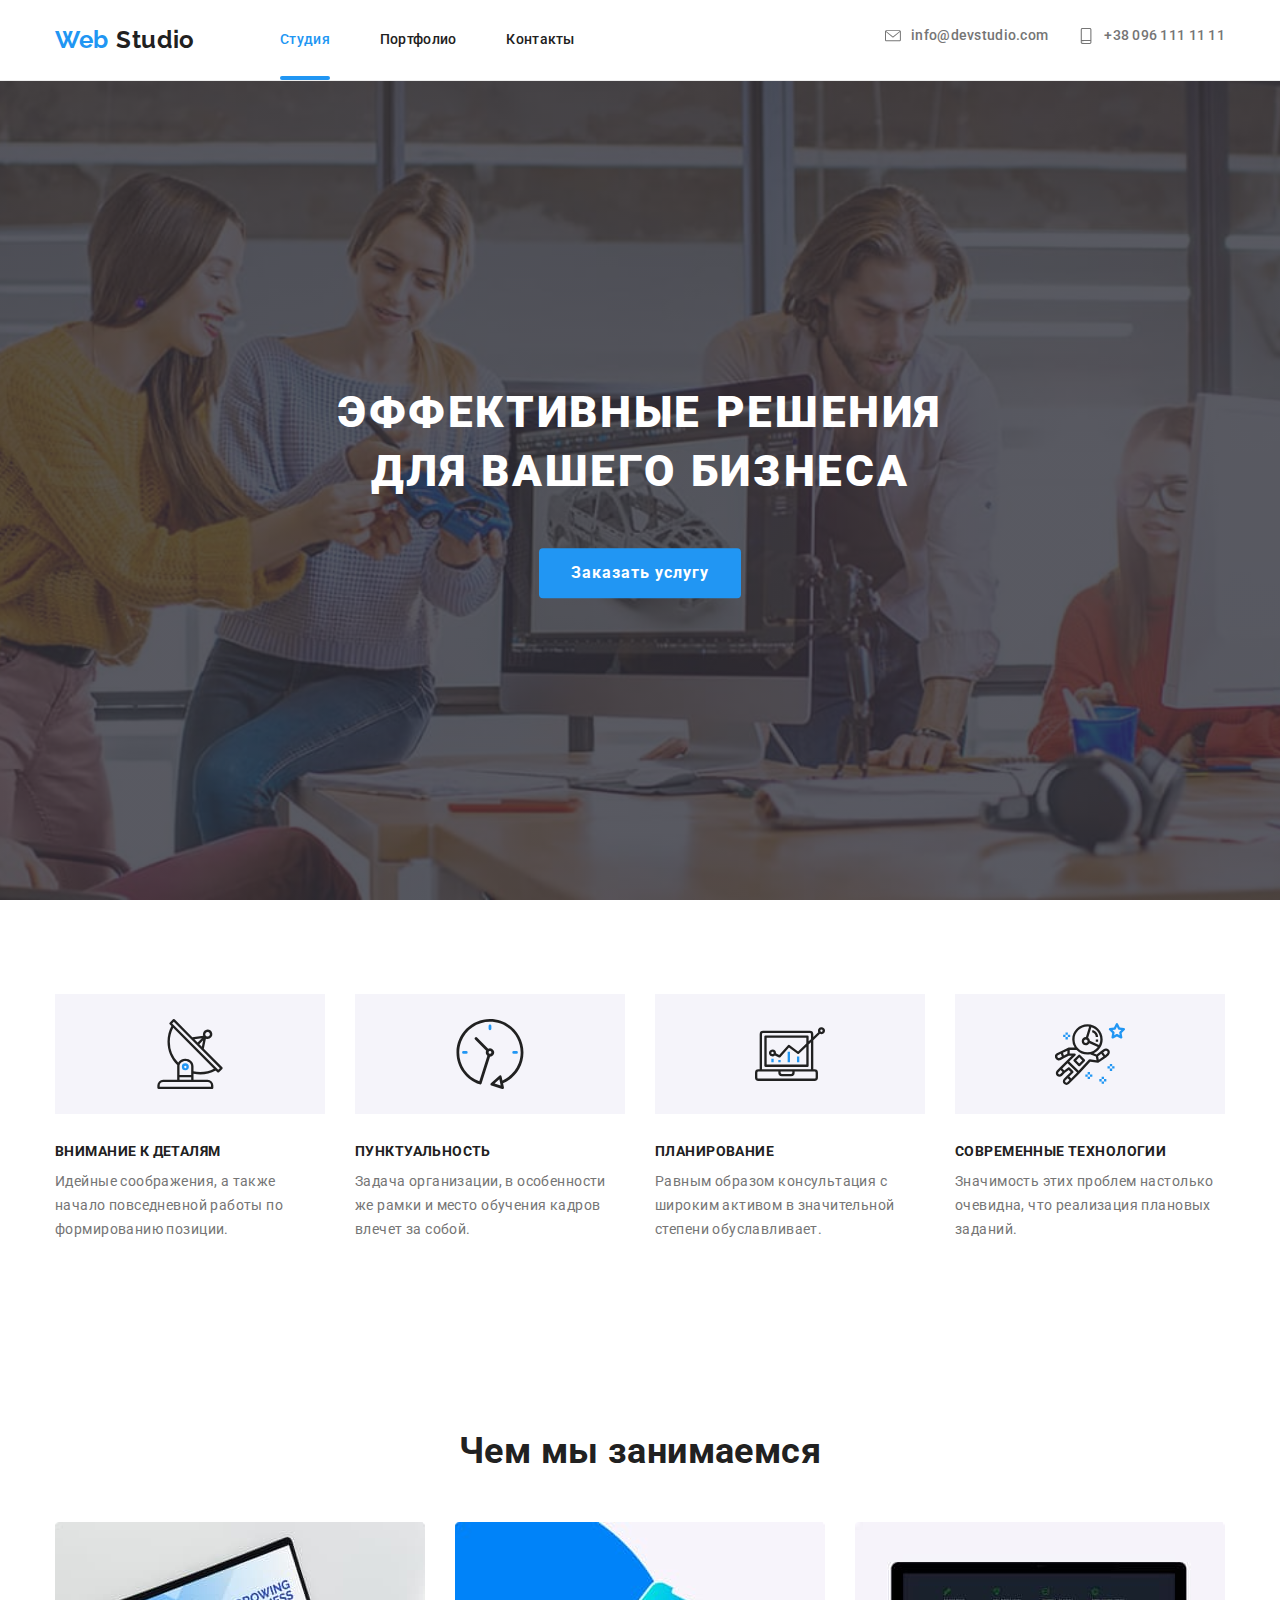
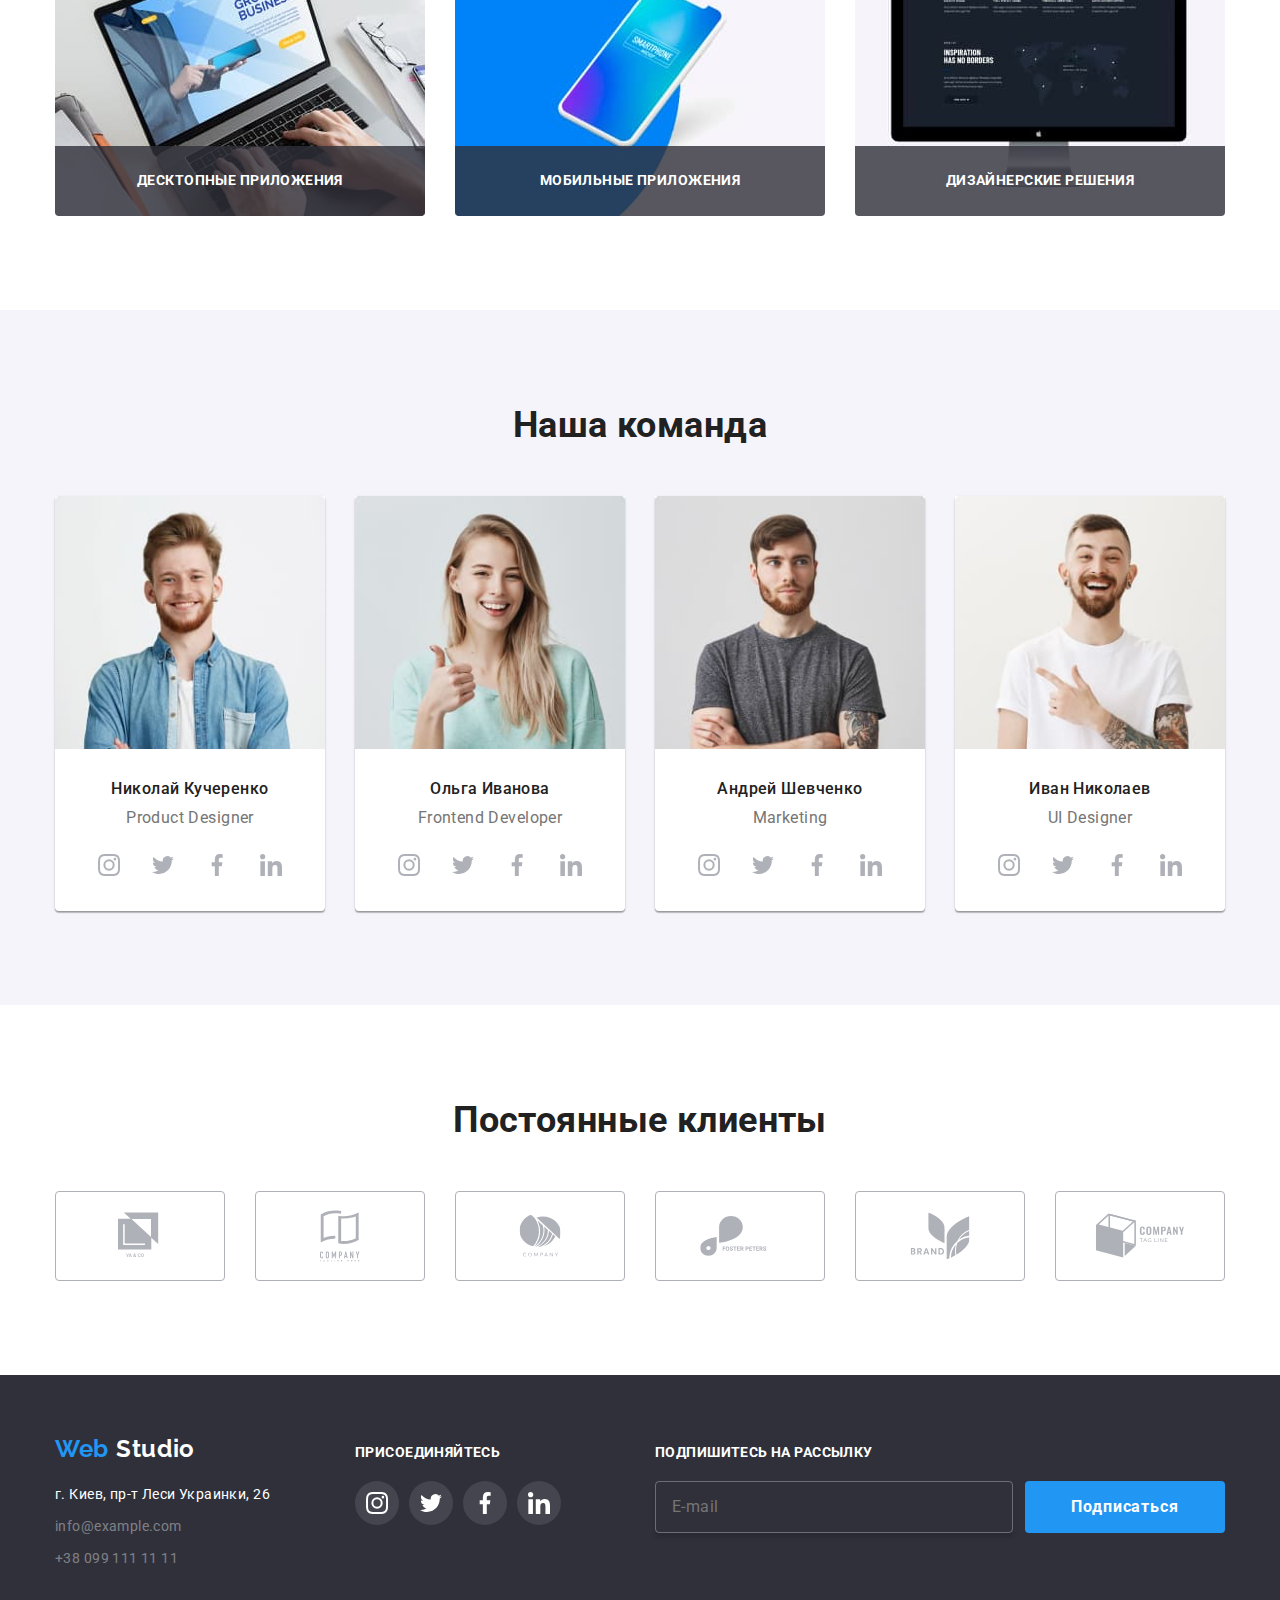
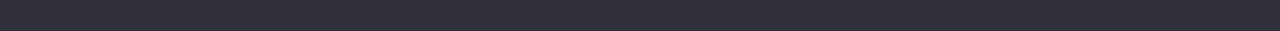
==== commit 4cbbae35: "make .page-header responsive menu" ====
--- a/index.html
+++ b/index.html
@@ -18,51 +18,77 @@
       <!-- Шапка сайта -->
       <header class="page-header">
         <div class="page-header__row page__container">
-          <a class="logo" href="./index.html"
+          <a class="logo page-header__logo" href="./index.html"
             ><span class="logo__accent">Web</span> Studio</a
           >
 
-          <!-- <nav class="navigation">
-            <ul class="site-nav">
-              <li class="site-nav__item">
-                <a
-                  class="current site-nav__link accent-hover"
-                  href="./index.html"
-                  >Студия</a
-                >
-              </li>
-              <li class="site-nav__item">
-                <a class="site-nav__link accent-hover" href="./portfolio.html"
-                  >Портфолио</a
-                >
-              </li>
-              <li class="site-nav__item">
-                <a class="site-nav__link accent-hover" href="#">Контакты</a>
+          <button
+            class="menu-mobile-toggle"
+            type="button"
+            aria-controls="menu-mobile-container"
+            aria-expanded="false"
+            data-menu-button
+          >
+            <svg
+              width="40px"
+              height="40px"
+              aria-label="переключатель мобильного меню"
+            >
+              <use
+                class="icon-menu"
+                href="./images/svg-images.svg#icon-menu"
+              ></use>
+              <use
+                class="icon-menu-close"
+                href="./images/svg-images.svg#icon-menu-close"
+              ></use>
+            </svg>
+          </button>
+
+          <div
+            class="menu-mobile-container"
+            id="menu-mobile-container"
+            data-menu
+          >
+            <nav class="navigation page-header__navigation">
+              <ul class="site-nav">
+                <li class="site-nav__item">
+                  <a class="current site-nav__link" href="./index.html"
+                    >Студия</a
+                  >
+                </li>
+                <li class="site-nav__item">
+                  <a class="site-nav__link" href="./portfolio.html"
+                    >Портфолио</a
+                  >
+                </li>
+                <li class="site-nav__item">
+                  <a class="site-nav__link" href="#">Контакты</a>
+                </li>
+              </ul>
+            </nav>
+
+            <ul class="contact-us">
+              <li class="contact-us__item">
+                <a class="contact-us__link" href="mailto:info@devstudio.com">
+                  <svg class="contact-us__icon">
+                    <use
+                      href="./images/svg-images.svg#contacts-icon-mail"
+                    ></use>
+                  </svg>
+                  <span>info@devstudio.com</span>
+                </a>
+              </li>
+              <li class="contact-us__item">
+                <a class="contact-us__link" href="tel:+380961111111">
+                  <svg class="contact-us__icon">
+                    <use href="./images/svg-images.svg#contacts-icon-tel"></use>
+                  </svg>
+                  <span>+38 096 111 11 11</span>
+                </a>
               </li>
             </ul>
-          </nav>
-
-          <ul class="contact-us grid-row">
-            <li class="grid-item">
-              <a
-                class="contact-us__link accent-hover"
-                href="mailto:info@devstudio.com"
-              >
-                <svg class="contact-us__icon">
-                  <use href="./images/svg-images.svg#contacts-icon-mail"></use>
-                </svg>
-                <span>info@devstudio.com</span>
-              </a>
-            </li>
-            <li class="grid-item">
-              <a class="contact-us__link accent-hover" href="tel:+380961111111">
-                <svg class="contact-us__icon">
-                  <use href="./images/svg-images.svg#contacts-icon-tel"></use>
-                </svg>
-                <span>+38 096 111 11 11</span>
-              </a>
-            </li>
-          </ul> -->
+          </div>
         </div>
       </header>
 
@@ -779,5 +805,6 @@
       </div>
     </div>
     <script src="./js/modal.js"></script>
+    <script src="./js/menu.js"></script>
   </body>
 </html>
--- a/css/main.min.css
+++ b/css/main.min.css
@@ -1,2 +1,2 @@
-*,*::before,*::after{-webkit-box-sizing:inherit;box-sizing:inherit}:root{-moz-tab-size:4;-o-tab-size:4;tab-size:4}html{-webkit-box-sizing:border-box;box-sizing:border-box;line-height:1.15;-webkit-text-size-adjust:100%}body{margin:0}body{font-family:system-ui,-apple-system,"Segoe UI",Roboto,Helvetica,Arial,sans-serif,"Apple Color Emoji","Segoe UI Emoji"}hr{height:0}abbr[title]{-webkit-text-decoration:underline dotted;text-decoration:underline dotted}b,strong{font-weight:bolder}code,kbd,samp,pre{font-family:SFMono-Regular, Consolas, "Liberation Mono", Menlo, monospace;font-size:1em}small{font-size:80%}sub,sup{font-size:75%;line-height:0;position:relative;vertical-align:baseline}sub{bottom:-0.25em}sup{top:-0.5em}button,input,optgroup,select,textarea{font-family:inherit;font-size:100%;line-height:1.15;margin:0}button,select{text-transform:none}button,[type="button"],[type="reset"],[type="submit"]{-webkit-appearance:button}button::-moz-focus-inner,[type="button"]::-moz-focus-inner,[type="reset"]::-moz-focus-inner,[type="submit"]::-moz-focus-inner{border-style:none;padding:0}button:-moz-focusring,[type="button"]:-moz-focusring,[type="reset"]:-moz-focusring,[type="submit"]:-moz-focusring{outline:1px dotted ButtonText}fieldset{padding:0.35em 0.75em 0.625em}legend{padding:0}progress{vertical-align:baseline}[type="number"]::-webkit-inner-spin-button,[type="number"]::-webkit-outer-spin-button{height:auto}[type="search"]{-webkit-appearance:textfield;outline-offset:-2px}[type="search"]::-webkit-search-decoration{-webkit-appearance:none}::-webkit-file-upload-button{-webkit-appearance:button;font:inherit}summary{display:list-item}img{display:block;max-width:100%;height:auto}a{text-decoration:none;color:inherit}h1,h2,h3,p,ul{padding-left:0;margin-top:0;margin-bottom:0}h2,h3{color:#212121;font-weight:700}li{list-style-type:none}button{border:none;cursor:pointer}.section-customers__icon{position:absolute;left:50%;top:50%;-webkit-transform:translate(-50%, -50%);transform:translate(-50%, -50%)}.checkbox__native{position:absolute;width:1px;height:1px;margin:-1px;border:0;padding:0;clip:rect(0 0 0 0);overflow:hidden}.checkbox__icon,.section-customers__link:hover,.section-customers__link:focus{color:#2196f3}.section-customers__link{-webkit-transition-property:color;transition-property:color;-webkit-transition-duration:1000ms;transition-duration:1000ms;-webkit-transition-timing-function:cubic-bezier(0.4, 0, 0.2, 1);transition-timing-function:cubic-bezier(0.4, 0, 0.2, 1);-webkit-transition-delay:0ms;transition-delay:0ms}.form-subscribe__submit,.section-hero__btn,.form-order-service__submit,.social-list__link:hover,.portfolio-filter__button:hover,.social-list__link:focus,.portfolio-filter__button:focus{background-color:#2196f3;color:#fff}.social-list__link,.portfolio-filter__button{-webkit-transition-property:color, background;transition-property:color, background;-webkit-transition-duration:1000ms;transition-duration:1000ms;-webkit-transition-timing-function:cubic-bezier(0.4, 0, 0.2, 1);transition-timing-function:cubic-bezier(0.4, 0, 0.2, 1);-webkit-transition-delay:0ms;transition-delay:0ms}.form-subscribe__submit,.section-hero__btn,.form-order-service__submit{display:inline-block;min-width:200px;padding:10px 32px;border-radius:4px;font-size:16px;font-weight:700;line-height:1.87;text-align:center;letter-spacing:0.06em}.portfolio-filter__button{display:block;padding:6px 22px;border-radius:4px;color:#212121;background-color:#f5f4fa;font-family:Roboto;font-style:normal;font-weight:500;font-size:16px;line-height:1.63;text-align:center;letter-spacing:0.03em}.portfolio-filter__button:hover,.portfolio-filter__button:focus{-webkit-box-shadow:0px 2px 2px rgba(0,0,0,0.12),0px 1px 2px rgba(0,0,0,0.08),0px 3px 1px rgba(0,0,0,0.1);box-shadow:0px 2px 2px rgba(0,0,0,0.12),0px 1px 2px rgba(0,0,0,0.08),0px 3px 1px rgba(0,0,0,0.1)}.page-footer__row,.section-features,.section-activity__list,.section-team__list,.section-customers__list,.portfolio-list{margin-left:-15px;margin-right:-15px;margin-bottom:-30px}.page-footer__item,.section-features__item,.section-activity__item,.section-team__item,.team-cart,.section-customers__item,.portfolio-list__item{margin-left:15px;margin-right:15px;margin-bottom:30px}.page{margin:0;color:#757575;background-color:#fff;font-family:"Roboto",sans-serif;font-size:14px;font-weight:400;letter-spacing:.03em}.page__container{max-width:1200px;margin:0 auto;padding-left:15px;padding-right:15px}@media screen and (min-width: 480px){.page__container{max-width:480px}}@media screen and (min-width: 768px){.page__container{max-width:768px}}@media screen and (min-width: 1200px){.page__container{max-width:1200px}}.page__section{padding-top:60px;padding-bottom:60px}.page__section-title{padding-bottom:30px;font-size:28px;line-height:1.17;text-align:center}@media screen and (min-width: 1200px){.page__section{padding-top:94px;padding-bottom:94px}.page__section-title{font-size:36px;line-height:1.17;padding-bottom:50px}}.page-header{border-bottom:1px solid #ececec}.page-header__row{min-height:60px;display:-webkit-box;display:-ms-flexbox;display:flex;-webkit-box-align:center;-ms-flex-align:center;align-items:center}@media screen and (min-width: 768px){.page-header__row{min-height:80px}}.logo{display:inline-block;font-family:"Raleway",sans-serif;font-size:24px;font-weight:700;letter-spacing:.03em;line-height:1.17;color:#212121}.logo__accent{color:#2196f3}.page-footer{background-color:#2f303a;padding-top:60px;padding-bottom:60px}.page-footer--pale{color:#fff}.page-footer__row{margin-bottom:-60px}@media screen and (min-width: 768px){.page-footer__row{display:-webkit-box;display:-ms-flexbox;display:flex;-ms-flex-wrap:wrap;flex-wrap:wrap;-webkit-box-pack:center;-ms-flex-pack:center;justify-content:center}}@media screen and (min-width: 1200px){.page-footer__row{-webkit-box-pack:justify;-ms-flex-pack:justify;justify-content:space-between;-webkit-box-align:baseline;-ms-flex-align:baseline;align-items:baseline}}.page-footer__item{margin-bottom:60px;text-align:center}@media screen and (min-width: 768px){.page-footer__item{width:calc((100% - 2 * 30px) / 2)}.page-footer__item:last-child{-webkit-box-flex:1;-ms-flex-positive:1;flex-grow:1}}@media screen and (min-width: 1200px){.page-footer__item{width:calc((100% - 4 * 30px) / 4);text-align:left}}.page-footer__subject{display:block;margin-bottom:20px;font-weight:700;line-height:1.14;text-transform:uppercase}.page-footer__logo{color:#fff;margin-bottom:20px}.address{color:rgba(255,255,255,0.4);line-height:1.71;font-style:normal}.address__item{display:block}.address__item:not(:last-child){margin-bottom:8px}.social-list{display:-webkit-inline-box;display:-ms-inline-flexbox;display:inline-flex;padding-left:0px;margin-left:-5px;margin-right:-5px}.social-list__item{margin-left:5px;margin-right:5px}.social-list__link{display:block;width:44px;height:44px;padding:11px;border-radius:22px;color:#afb1b8}.social-list__link--on-dark{background-color:rgba(255,255,255,0.1);color:#fff}.social-list__icon{fill:currentColor;width:22px;height:22px}.form-subscribe__input-text,.form-order-service__input-text{border-radius:4px;background-color:transparent;letter-spacing:0.03em}.checkbox{position:relative;display:block;width:15px;height:15px;border:2px solid #212121;border-radius:2px}.checkbox__icon{width:inherit;height:inherit;cursor:pointer;margin-top:-2px;margin-left:-2px;opacity:0}.checkbox__native:checked ~ .checkbox__icon{opacity:1}.policy-agreement{display:-webkit-box;display:-ms-flexbox;display:flex;-webkit-box-align:center;-ms-flex-align:center;align-items:center;padding:20px 11px 30px}.policy-agreement__warning{text-align:left;padding-left:9px;line-height:1.71}.policy-agreement__rules-link{white-space:nowrap;text-decoration:underline;text-transform:capitalize;color:#2196f3}.form-subscribe{margin-left:-6px;margin-right:-6px;margin-bottom:-20px}.form-subscribe__input-text{display:block;width:100%;margin-left:6px;margin-right:6px;margin-bottom:20px;padding:15px 16px;font-size:16px;line-height:1.25;color:rgba(255,255,255,0.6);border:1px solid rgba(255,255,255,0.3);-webkit-box-shadow:0px 4px 4px rgba(0,0,0,0.15);box-shadow:0px 4px 4px rgba(0,0,0,0.15)}.form-subscribe__submit{margin-left:6px;margin-right:6px;margin-bottom:20px}@media screen and (min-width: 1200px){.form-subscribe{display:-webkit-box;display:-ms-flexbox;display:flex}}.section-hero{padding:118px 60px;background-image:-webkit-gradient(linear, left top, left bottom, from(rgba(47,48,58,0.8)), to(rgba(47,48,58,0.8))),url("../images/hero-image/hero-image.jpg");background-image:linear-gradient(rgba(47,48,58,0.8), rgba(47,48,58,0.8)),url("../images/hero-image/hero-image.jpg");background-position:center;background-size:cover;background-color:rgba(47,48,58,0.8);text-align:center}.section-hero__title{margin:0 auto 30px;font-weight:900;font-size:26px;line-height:1.62;letter-spacing:0.06em;text-transform:uppercase;color:#fff}@media screen and (min-width: 1200px){.section-hero{position:relative;height:calc(100vh - 81px);min-height:313px;padding:0}.section-hero__container{position:absolute;left:50%;top:50%;-webkit-transform:translate(-50%, -50%);transform:translate(-50%, -50%)}.section-hero__title{width:696px;font-size:44px;line-height:1.36;margin:0 auto 46px}}.section-features__icon-box{padding:25px;margin-bottom:30px;background-color:#f5f4fa}.section-features__icon{width:70px;height:70px;display:block;margin-left:auto;margin-right:auto}.section-features__subject{margin-bottom:10px;font-size:14px;line-height:1.14;text-transform:uppercase;text-align:center}.section-features__text{line-height:1.71}@media screen and (min-width: 768px){.section-features{display:-webkit-box;display:-ms-flexbox;display:flex;-ms-flex-wrap:wrap;flex-wrap:wrap}.section-features__item{width:calc((100% - 2 * 30px) / 2)}.section-features__subject{text-align:left}}@media screen and (min-width: 1200px){.section-features__item{width:calc((100% - 4 * 30px) / 4)}}.section-activity{display:none}@media screen and (min-width: 1200px){.section-activity{display:block}.section-activity__list{display:-webkit-box;display:-ms-flexbox;display:flex}.section-activity__item{position:relative;border-radius:4px;overflow:hidden}.section-activity__icon{display:block}.section-activity__subject{position:absolute;bottom:0;width:100%;display:block;padding-top:27px;padding-bottom:27px;background-color:rgba(47,48,58,0.8);color:#fff;font-weight:700;line-height:1.14;text-align:center;text-transform:uppercase}}.section-team{background-color:#f5f4fa}@media screen and (min-width: 768px){.section-team__list{display:-webkit-box;display:-ms-flexbox;display:flex;-ms-flex-wrap:wrap;flex-wrap:wrap}.section-team__item{width:calc((100% - 2 * 30px) / 2)}}@media screen and (min-width: 1200px){.section-team__item{width:calc((100% - 4 * 30px) / 4)}}.team-cart{padding-bottom:24px;background-color:#fff;border-radius:4px;-webkit-box-shadow:0px 2px 1px rgba(0,0,0,0.2),0px 1px 1px rgba(0,0,0,0.14),0px 1px 3px rgba(0,0,0,0.12);box-shadow:0px 2px 1px rgba(0,0,0,0.2),0px 1px 1px rgba(0,0,0,0.14),0px 1px 3px rgba(0,0,0,0.12);text-align:center}.team-cart__icon{margin-bottom:30px}.team-cart__title{margin-bottom:10px;font-weight:500;font-size:16px;line-height:1.19}.team-cart__role{margin-bottom:16px;font-size:16px;line-height:1.19}.section-customers__list{display:-webkit-box;display:-ms-flexbox;display:flex;-ms-flex-wrap:wrap;flex-wrap:wrap;-webkit-box-pack:justify;-ms-flex-pack:justify;justify-content:space-between}.section-customers__item{min-width:calc((100% - 2 * 30px) / 2)}@media screen and (min-width: 768px){.section-customers__item{min-width:calc((100% - 3 * 30px) / 3)}}@media screen and (min-width: 1200px){.section-customers__item{min-width:calc((100% - 6 * 30px) / 6)}}.section-customers__link{position:relative;display:block;min-height:90px;border:1px solid;border-radius:4px;color:#afb1b8}.section-customers__icon{fill:currentColor}.portfolio-filter{display:-webkit-box;display:-ms-flexbox;display:flex;-ms-flex-wrap:wrap;flex-wrap:wrap;padding-bottom:40px;margin:0 -4px -7.5px}.portfolio-filter__button{margin:0 4px 7.5px}@media screen and (min-width: 768px){.portfolio-filter{-webkit-box-pack:center;-ms-flex-pack:center;justify-content:center;padding-bottom:30px}}@media screen and (min-width: 1200px){.portfolio-filter{padding-bottom:50px}}@media screen and (min-width: 768px){.portfolio-list{display:-webkit-box;display:-ms-flexbox;display:flex;-ms-flex-wrap:wrap;flex-wrap:wrap}.portfolio-list__item{width:calc((100% - 30px * 2) / 2)}}@media screen and (min-width: 1200px){.portfolio-list__item{width:calc((100% - 30px * 3) / 3)}}.portfolio-cart__thumb{position:relative;overflow:hidden}.portfolio-cart__link{display:block;height:100%;border-radius:5px;border:1px solid #eee}.portfolio-cart__link:hover,.portfolio-cart__link:focus{-webkit-box-shadow:1px 4px 6px rgba(0,0,0,0.16),0px 4px 4px rgba(0,0,0,0.06),0px 1px 1px rgba(0,0,0,0.12);box-shadow:1px 4px 6px rgba(0,0,0,0.16),0px 4px 4px rgba(0,0,0,0.06),0px 1px 1px rgba(0,0,0,0.12)}.portfolio-cart__icon{border-top-right-radius:5px;border-top-left-radius:5px}.portfolio-cart__cell{padding:20px 24px}.portfolio-cart__title{margin-bottom:4px;font-size:18px;line-height:2;letter-spacing:0.06em}.portfolio-cart__text{position:absolute;top:0;left:0;display:-webkit-box;display:-ms-flexbox;display:flex;-webkit-box-align:center;-ms-flex-align:center;align-items:center;width:100%;height:100%;padding:24px;border-top-left-radius:5px;border-top-right-radius:5px;font-size:18px;line-height:1.56;color:transparent;background-color:rgba(33,150,243,0.9);-webkit-transform:translateY(101%);transform:translateY(101%);-webkit-transition:color 250ms cubic-bezier(0.4, 0, 0.2, 1) 150ms,-webkit-transform 250ms cubic-bezier(0.4, 0, 0.2, 1);transition:color 250ms cubic-bezier(0.4, 0, 0.2, 1) 150ms,-webkit-transform 250ms cubic-bezier(0.4, 0, 0.2, 1);transition:transform 250ms cubic-bezier(0.4, 0, 0.2, 1),color 250ms cubic-bezier(0.4, 0, 0.2, 1) 150ms;transition:transform 250ms cubic-bezier(0.4, 0, 0.2, 1),color 250ms cubic-bezier(0.4, 0, 0.2, 1) 150ms,-webkit-transform 250ms cubic-bezier(0.4, 0, 0.2, 1)}.portfolio-cart__link:hover .portfolio-cart__text,.portfolio-cart__link:focus .portfolio-cart__text{-webkit-transform:translateY(1px);transform:translateY(1px);color:#fff}.portfolio-cart__tag{font-size:16px;line-height:1.87}.backdrop{position:fixed;top:0;left:0;width:100%;height:100%;overflow-y:auto;padding:93px 15px;background-color:rgba(0,0,0,0.5);opacity:1;-webkit-transition-property:opacity;transition-property:opacity;-webkit-transition-duration:1000ms;transition-duration:1000ms;-webkit-transition-timing-function:cubic-bezier(0.4, 0, 0.2, 1);transition-timing-function:cubic-bezier(0.4, 0, 0.2, 1);-webkit-transition-delay:0ms;transition-delay:0ms}.backdrop.is-hidden{opacity:0;pointer-events:none}@media screen and (min-width: 481px) and (min-height: 768px){.backdrop.is-hidden .modal{-webkit-transform:translate(-50%, -30%);transform:translate(-50%, -30%)}}.blur{-webkit-filter:blur(3px);filter:blur(3px);-webkit-transition-property:-webkit-filter;transition-property:-webkit-filter;transition-property:filter;transition-property:filter, -webkit-filter;-webkit-transition-duration:2000ms;transition-duration:2000ms;-webkit-transition-timing-function:linear;transition-timing-function:linear;-webkit-transition-delay:0ms;transition-delay:0ms}.modal-open{overflow:hidden}.modal{position:relative;max-width:450px;margin:0 auto;padding:40px;border-radius:4px;background-color:#fff;-webkit-box-shadow:0px 2px 1px rgba(0,0,0,0.2),0px 1px 1px rgba(0,0,0,0.14),0px 1px 3px rgba(0,0,0,0.12);box-shadow:0px 2px 1px rgba(0,0,0,0.2),0px 1px 1px rgba(0,0,0,0.14),0px 1px 3px rgba(0,0,0,0.12)}@media screen and (min-width: 481px) and (min-height: 768px){.modal{-webkit-transition-property:-webkit-transform;transition-property:-webkit-transform;transition-property:transform;transition-property:transform, -webkit-transform;-webkit-transition-duration:1000ms;transition-duration:1000ms;-webkit-transition-timing-function:cubic-bezier(0.4, 0, 0.2, 1);transition-timing-function:cubic-bezier(0.4, 0, 0.2, 1);-webkit-transition-delay:0ms;transition-delay:0ms;position:absolute;top:50%;left:50%;-webkit-transform:translate(-50%, -50%);transform:translate(-50%, -50%);min-width:450px}}.modal__close{position:absolute;top:8px;right:8px;font-size:0;padding:0;margin:0;display:block;min-width:30px;min-height:30px;border-radius:50%;background-color:#fff;-webkit-box-shadow:0px 2px 1px rgba(0,0,0,0.2),0px 1px 1px rgba(0,0,0,0.14),0px 1px 3px rgba(0,0,0,0.12);box-shadow:0px 2px 1px rgba(0,0,0,0.2),0px 1px 1px rgba(0,0,0,0.14),0px 1px 3px rgba(0,0,0,0.12)}.modal__close::before,.modal__close::after{content:"";position:absolute;top:50%;left:50%;display:block;width:15px;height:2px;background-color:#212121;-webkit-transition-property:-webkit-transform;transition-property:-webkit-transform;transition-property:transform;transition-property:transform, -webkit-transform;-webkit-transition-duration:1000ms;transition-duration:1000ms;-webkit-transition-timing-function:cubic-bezier(0.4, 0, 0.2, 1);transition-timing-function:cubic-bezier(0.4, 0, 0.2, 1);-webkit-transition-delay:0ms;transition-delay:0ms}.modal__close::before{-webkit-transform:translate(-50%, -50%) rotate(45deg);transform:translate(-50%, -50%) rotate(45deg)}.modal__close::after{-webkit-transform:translate(-50%, -50%) rotate(-45deg);transform:translate(-50%, -50%) rotate(-45deg)}.modal__close:hover::before,.modal close:hover::after{-webkit-transform:translate(-50%, -50%) rotate(0);transform:translate(-50%, -50%) rotate(0)}.form-order-service{text-align:center}.form-order-service__subject{font-size:20px;line-height:1.5;color:#212121}.form-order-service__label{position:relative;display:block;padding-top:28px}.form-order-service__icon{position:absolute;top:40px;left:16px;width:18px;height:18px;fill:currentColor;color:#212121;-webkit-transition-property:color;transition-property:color;-webkit-transition-duration:1000ms;transition-duration:1000ms;-webkit-transition-timing-function:cubic-bezier(0.4, 0, 0.2, 1);transition-timing-function:cubic-bezier(0.4, 0, 0.2, 1);-webkit-transition-delay:0ms;transition-delay:0ms}.form-order-service__input-text{width:100%;padding:12px 18px 12px 42px;border:1px solid rgba(33,33,33,0.2)}.form-order-service__input-text:focus:invalid{outline-color:orange}.form-order-service__input-text:focus:invalid ~ .form-order-service__icon,.form-order-service__input-text:not(:placeholder-shown):invalid ~ .form-order-service__icon{color:orange}.form-order-service__input-text:focus ~ .form-order-service__label-text,.form-order-service__input-text:not(:placeholder-shown) ~ .form-order-service__label-text{-webkit-transform:translate(-26px, calc(-17px - 100%));transform:translate(-26px, calc(-17px - 100%));font-size:12px;line-height:1.17;letter-spacing:0.01em;color:#2196f3;-webkit-animation-name:move-label;animation-name:move-label;-webkit-animation-duration:250ms;animation-duration:250ms;-webkit-animation-timing-function:cubic-bezier(0.4, 0, 0.2, 1);animation-timing-function:cubic-bezier(0.4, 0, 0.2, 1)}.form-order-service__input-text:focus ~ .form-order-service__label-text.textarea,.form-order-service__input-text:not(:placeholder-shown) ~ .form-order-service__label-text.textarea{-webkit-transform:translate(0, calc(-17px - 100%));transform:translate(0, calc(-17px - 100%))}.form-order-service__input-text:focus ~ .form-order-service__icon,.form-order-service__input-text:not(:placeholder-shown) ~ .form-order-service__icon{color:#2196f3}.form-order-service__input-text.textarea{padding:12px 16px;resize:none}.form-order-service__label-text{position:absolute;top:42px;left:42px}.form-order-service__label-text.textarea{left:16px}@-webkit-keyframes move-label{0%{color:transparent}100%{color:#2196f3}}@keyframes move-label{0%{color:transparent}100%{color:#2196f3}}
+*,*::before,*::after{-webkit-box-sizing:inherit;box-sizing:inherit}:root{-moz-tab-size:4;-o-tab-size:4;tab-size:4}html{-webkit-box-sizing:border-box;box-sizing:border-box;line-height:1.15;-webkit-text-size-adjust:100%}body{margin:0}body{font-family:system-ui,-apple-system,"Segoe UI",Roboto,Helvetica,Arial,sans-serif,"Apple Color Emoji","Segoe UI Emoji"}hr{height:0}abbr[title]{-webkit-text-decoration:underline dotted;text-decoration:underline dotted}b,strong{font-weight:bolder}code,kbd,samp,pre{font-family:SFMono-Regular, Consolas, "Liberation Mono", Menlo, monospace;font-size:1em}small{font-size:80%}sub,sup{font-size:75%;line-height:0;position:relative;vertical-align:baseline}sub{bottom:-0.25em}sup{top:-0.5em}button,input,optgroup,select,textarea{font-family:inherit;font-size:100%;line-height:1.15;margin:0}button,select{text-transform:none}button,[type="button"],[type="reset"],[type="submit"]{-webkit-appearance:button}button::-moz-focus-inner,[type="button"]::-moz-focus-inner,[type="reset"]::-moz-focus-inner,[type="submit"]::-moz-focus-inner{border-style:none;padding:0}button:-moz-focusring,[type="button"]:-moz-focusring,[type="reset"]:-moz-focusring,[type="submit"]:-moz-focusring{outline:1px dotted ButtonText}fieldset{padding:0.35em 0.75em 0.625em}legend{padding:0}progress{vertical-align:baseline}[type="number"]::-webkit-inner-spin-button,[type="number"]::-webkit-outer-spin-button{height:auto}[type="search"]{-webkit-appearance:textfield;outline-offset:-2px}[type="search"]::-webkit-search-decoration{-webkit-appearance:none}::-webkit-file-upload-button{-webkit-appearance:button;font:inherit}summary{display:list-item}img{display:block;max-width:100%;height:auto}a{text-decoration:none;color:inherit}h1,h2,h3,p,ul{padding-left:0;margin-top:0;margin-bottom:0}h2,h3{color:#212121;font-weight:700}li{list-style-type:none}button{border:none;cursor:pointer}svg{fill:currentColor}.section-customers__icon{position:absolute;left:50%;top:50%;-webkit-transform:translate(-50%, -50%);transform:translate(-50%, -50%)}.checkbox__native{position:absolute;width:1px;height:1px;margin:-1px;border:0;padding:0;clip:rect(0 0 0 0);overflow:hidden}.checkbox__icon,.menu-mobile-toggle:hover,.site-nav__link:hover,.contact-us__link:hover,.section-customers__link:hover,.menu-mobile-toggle:focus,.site-nav__link:focus,.contact-us__link:focus,.section-customers__link:focus{color:#2196f3}.menu-mobile-toggle,.site-nav__link,.contact-us__link,.section-customers__link{-webkit-transition-property:color;transition-property:color;-webkit-transition-duration:1000ms;transition-duration:1000ms;-webkit-transition-timing-function:cubic-bezier(0.4, 0, 0.2, 1);transition-timing-function:cubic-bezier(0.4, 0, 0.2, 1);-webkit-transition-delay:0ms;transition-delay:0ms}.form-subscribe__submit,.section-hero__btn,.form-order-service__submit,.social-list__link:hover,.portfolio-filter__button:hover,.social-list__link:focus,.portfolio-filter__button:focus{background-color:#2196f3;color:#fff}.social-list__link,.portfolio-filter__button{-webkit-transition-property:color, background;transition-property:color, background;-webkit-transition-duration:1000ms;transition-duration:1000ms;-webkit-transition-timing-function:cubic-bezier(0.4, 0, 0.2, 1);transition-timing-function:cubic-bezier(0.4, 0, 0.2, 1);-webkit-transition-delay:0ms;transition-delay:0ms}.form-subscribe__submit,.section-hero__btn,.form-order-service__submit{display:inline-block;min-width:200px;padding:10px 32px;border-radius:4px;font-size:16px;font-weight:700;line-height:1.87;text-align:center;letter-spacing:0.06em}.portfolio-filter__button{display:block;padding:6px 22px;border-radius:4px;color:#212121;background-color:#f5f4fa;font-family:Roboto;font-style:normal;font-weight:500;font-size:16px;line-height:1.63;text-align:center;letter-spacing:0.03em}.portfolio-filter__button:hover,.portfolio-filter__button:focus{-webkit-box-shadow:0px 2px 2px rgba(0,0,0,0.12),0px 1px 2px rgba(0,0,0,0.08),0px 3px 1px rgba(0,0,0,0.1);box-shadow:0px 2px 2px rgba(0,0,0,0.12),0px 1px 2px rgba(0,0,0,0.08),0px 3px 1px rgba(0,0,0,0.1)}.contact-us,.page-footer__row,.section-features,.section-activity__list,.section-team__list,.section-customers__list,.portfolio-list{margin-left:-15px;margin-right:-15px;margin-bottom:-30px}.contact-us__item,.page-footer__item,.section-features__item,.section-activity__item,.section-team__item,.team-cart,.section-customers__item,.portfolio-list__item{margin-left:15px;margin-right:15px;margin-bottom:30px}.page{margin:0;color:#757575;background-color:#fff;font-family:"Roboto",sans-serif;font-size:14px;font-weight:400;letter-spacing:.03em}.page__container{max-width:1200px;margin:0 auto;padding-left:15px;padding-right:15px}@media screen and (min-width: 480px){.page__container{max-width:480px}}@media screen and (min-width: 768px){.page__container{max-width:768px}}@media screen and (min-width: 1200px){.page__container{max-width:1200px}}.page__section{padding-top:60px;padding-bottom:60px}.page__section-title{padding-bottom:30px;font-size:28px;line-height:1.17;text-align:center}@media screen and (min-width: 1200px){.page__section{padding-top:94px;padding-bottom:94px}.page__section-title{font-size:36px;line-height:1.17;padding-bottom:50px}}.page-header{position:relative;border-bottom:1px solid #ececec}.page-header__row{min-height:60px;display:-webkit-box;display:-ms-flexbox;display:flex;-webkit-box-align:center;-ms-flex-align:center;align-items:center}@media screen and (min-width: 768px){.page-header__row{min-height:80px}.page-header__navigation{margin-right:auto}}.logo{display:inline-block;font-family:"Raleway",sans-serif;font-size:24px;font-weight:700;letter-spacing:.03em;line-height:1.17;color:#212121}.logo__accent{color:#2196f3}.menu-mobile-toggle{display:none}@media screen and (max-width: 767px){.menu-mobile-toggle{display:block;position:absolute;right:15px;top:10px;width:40px;height:40px;padding:0;background:#ffffff}.menu-mobile-toggle .icon-menu-close{display:none}.menu-mobile-toggle.is-open .icon-menu-close{display:block}.menu-mobile-toggle.is-open .icon-menu{display:none}}@media screen and (max-width: 767px){.menu-mobile-container{display:none;padding:60px 15px;position:absolute;left:0px;top:100%;width:100%;text-align:center;background-color:#fff;-webkit-box-shadow:0px 1px 3px rgba(0,0,0,0.16),0px 2px 4px rgba(0,0,0,0.08),0px 4px 8px rgba(0,0,0,0.04);box-shadow:0px 1px 3px rgba(0,0,0,0.16),0px 2px 4px rgba(0,0,0,0.08),0px 4px 8px rgba(0,0,0,0.04)}.menu-mobile-container.is-open{display:block}}@media screen and (min-width: 768px){.menu-mobile-container{display:-webkit-box;display:-ms-flexbox;display:flex;-webkit-box-flex:1;-ms-flex-positive:1;flex-grow:1;padding-left:81px}}@media screen and (min-width: 1200px){.menu-mobile-container{padding-left:85px}}.site-nav{display:-webkit-box;display:-ms-flexbox;display:flex;-webkit-box-orient:vertical;-webkit-box-direction:normal;-ms-flex-direction:column;flex-direction:column;-webkit-box-align:center;-ms-flex-align:center;align-items:center;margin-bottom:60px}@media screen and (min-width: 768px){.site-nav{margin:0 -25px}}.site-nav__item{position:relative}@media screen and (max-width: 767px){.site-nav__item:not(:last-child){margin-bottom:40px}}@media screen and (min-width: 768px){.site-nav__item{margin:0 25px}}@media screen and (min-width: 768px){.site-nav{-webkit-box-orient:horizontal;-webkit-box-direction:normal;-ms-flex-direction:row;flex-direction:row;margin-bottom:0}}.site-nav__link{display:block;color:#212121;font-size:18px;font-weight:500;line-height:1.17;letter-spacing:0.02em}.site-nav__link::after{content:"";position:absolute;bottom:0;left:0;display:block;width:100%;height:4px;border-radius:2px;background-color:#2196f3;-webkit-transform:scaleX(0);transform:scaleX(0);-webkit-transition-property:-webkit-transform;transition-property:-webkit-transform;transition-property:transform;transition-property:transform, -webkit-transform;-webkit-transition-duration:1000ms;transition-duration:1000ms;-webkit-transition-timing-function:cubic-bezier(0.4, 0, 0.2, 1);transition-timing-function:cubic-bezier(0.4, 0, 0.2, 1);-webkit-transition-delay:0ms;transition-delay:0ms}@media screen and (min-width: 768px){.site-nav__link{padding:32px 0;font-size:14px;line-height:1.14}.site-nav__link:hover::after,.site-nav__link:focus::after{-webkit-transform:scaleX(1);transform:scaleX(1)}}.site-nav__link.current{color:#2196f3}@media screen and (max-width: 767px){.site-nav__link.current{padding-bottom:12px}}.site-nav__link.current::after{-webkit-transform:scaleX(1);transform:scaleX(1)}.contact-us__link{display:-webkit-box;display:-ms-flexbox;display:flex;-webkit-box-pack:center;-ms-flex-pack:center;justify-content:center;color:#757575;font-size:18px;font-weight:500;line-height:1.17;letter-spacing:0.02em}.contact-us__icon{width:16px;height:16px;margin-right:10px}@media screen and (max-width: 1199px){.contact-us{margin:0}.contact-us__item{margin:0;margin-top:16px}}@media screen and (min-width: 768px){.contact-us__link{font-size:14px;line-height:1.14;-webkit-box-pack:left;-ms-flex-pack:left;justify-content:left}}@media screen and (min-width: 1200px){.contact-us{display:-webkit-box;display:-ms-flexbox;display:flex}.contact-us__link{padding:28px 0}}.page-footer{background-color:#2f303a;padding-top:60px;padding-bottom:60px}.page-footer--pale{color:#fff}.page-footer__row{margin-bottom:-60px}@media screen and (min-width: 768px){.page-footer__row{display:-webkit-box;display:-ms-flexbox;display:flex;-ms-flex-wrap:wrap;flex-wrap:wrap;-webkit-box-pack:center;-ms-flex-pack:center;justify-content:center}}@media screen and (min-width: 1200px){.page-footer__row{-webkit-box-pack:justify;-ms-flex-pack:justify;justify-content:space-between;-webkit-box-align:baseline;-ms-flex-align:baseline;align-items:baseline}}.page-footer__item{margin-bottom:60px;text-align:center}@media screen and (min-width: 768px){.page-footer__item{width:calc((100% - 2 * 30px) / 2)}.page-footer__item:last-child{-webkit-box-flex:1;-ms-flex-positive:1;flex-grow:1}}@media screen and (min-width: 1200px){.page-footer__item{width:calc((100% - 4 * 30px) / 4);text-align:left}}.page-footer__subject{display:block;margin-bottom:20px;font-weight:700;line-height:1.14;text-transform:uppercase}.page-footer__logo{color:#fff;margin-bottom:20px}.address{color:rgba(255,255,255,0.4);line-height:1.71;font-style:normal}.address__item{display:block}.address__item:not(:last-child){margin-bottom:8px}.social-list{display:-webkit-inline-box;display:-ms-inline-flexbox;display:inline-flex;padding-left:0px;margin-left:-5px;margin-right:-5px}.social-list__item{margin-left:5px;margin-right:5px}.social-list__link{display:block;width:44px;height:44px;padding:11px;border-radius:22px;color:#afb1b8}.social-list__link--on-dark{background-color:rgba(255,255,255,0.1);color:#fff}.social-list__icon{width:22px;height:22px}.form-subscribe__input-text,.form-order-service__input-text{border-radius:4px;background-color:transparent;letter-spacing:0.03em}.checkbox{position:relative;display:block;width:15px;height:15px;border:2px solid #212121;border-radius:2px}.checkbox__icon{width:inherit;height:inherit;cursor:pointer;margin-top:-2px;margin-left:-2px;opacity:0}.checkbox__native:checked ~ .checkbox__icon{opacity:1}.policy-agreement{display:-webkit-box;display:-ms-flexbox;display:flex;-webkit-box-align:center;-ms-flex-align:center;align-items:center;padding:20px 11px 30px}.policy-agreement__warning{text-align:left;padding-left:9px;line-height:1.71}.policy-agreement__rules-link{white-space:nowrap;text-decoration:underline;text-transform:capitalize;color:#2196f3}.form-subscribe{margin-left:-6px;margin-right:-6px;margin-bottom:-20px}.form-subscribe__input-text{display:block;width:100%;margin-left:6px;margin-right:6px;margin-bottom:20px;padding:15px 16px;font-size:16px;line-height:1.25;color:rgba(255,255,255,0.6);border:1px solid rgba(255,255,255,0.3);-webkit-box-shadow:0px 4px 4px rgba(0,0,0,0.15);box-shadow:0px 4px 4px rgba(0,0,0,0.15)}.form-subscribe__submit{margin-left:6px;margin-right:6px;margin-bottom:20px}@media screen and (min-width: 1200px){.form-subscribe{display:-webkit-box;display:-ms-flexbox;display:flex}}.section-hero{padding:118px 60px;background-image:-webkit-gradient(linear, left top, left bottom, from(rgba(47,48,58,0.8)), to(rgba(47,48,58,0.8))),url("../images/hero-image/hero-image.jpg");background-image:linear-gradient(rgba(47,48,58,0.8), rgba(47,48,58,0.8)),url("../images/hero-image/hero-image.jpg");background-position:center;background-size:cover;background-color:rgba(47,48,58,0.8);text-align:center}.section-hero__title{margin:0 auto 30px;font-weight:900;font-size:26px;line-height:1.62;letter-spacing:0.06em;text-transform:uppercase;color:#fff}@media screen and (min-width: 1200px){.section-hero{position:relative;height:calc(100vh - 81px);min-height:313px;padding:0}.section-hero__container{position:absolute;left:50%;top:50%;-webkit-transform:translate(-50%, -50%);transform:translate(-50%, -50%)}.section-hero__title{width:696px;font-size:44px;line-height:1.36;margin:0 auto 46px}}.section-features__icon-box{padding:25px;margin-bottom:30px;background-color:#f5f4fa}.section-features__icon{width:70px;height:70px;display:block;margin-left:auto;margin-right:auto}.section-features__subject{margin-bottom:10px;font-size:14px;line-height:1.14;text-transform:uppercase;text-align:center}.section-features__text{line-height:1.71}@media screen and (min-width: 768px){.section-features{display:-webkit-box;display:-ms-flexbox;display:flex;-ms-flex-wrap:wrap;flex-wrap:wrap}.section-features__item{width:calc((100% - 2 * 30px) / 2)}.section-features__subject{text-align:left}}@media screen and (min-width: 1200px){.section-features__item{width:calc((100% - 4 * 30px) / 4)}}.section-activity{display:none}@media screen and (min-width: 1200px){.section-activity{display:block}.section-activity__list{display:-webkit-box;display:-ms-flexbox;display:flex}.section-activity__item{position:relative;border-radius:4px;overflow:hidden}.section-activity__icon{display:block}.section-activity__subject{position:absolute;bottom:0;width:100%;display:block;padding-top:27px;padding-bottom:27px;background-color:rgba(47,48,58,0.8);color:#fff;font-weight:700;line-height:1.14;text-align:center;text-transform:uppercase}}.section-team{background-color:#f5f4fa}@media screen and (min-width: 768px){.section-team__list{display:-webkit-box;display:-ms-flexbox;display:flex;-ms-flex-wrap:wrap;flex-wrap:wrap}.section-team__item{width:calc((100% - 2 * 30px) / 2)}}@media screen and (min-width: 1200px){.section-team__item{width:calc((100% - 4 * 30px) / 4)}}.team-cart{padding-bottom:24px;background-color:#fff;border-radius:4px;-webkit-box-shadow:0px 2px 1px rgba(0,0,0,0.2),0px 1px 1px rgba(0,0,0,0.14),0px 1px 3px rgba(0,0,0,0.12);box-shadow:0px 2px 1px rgba(0,0,0,0.2),0px 1px 1px rgba(0,0,0,0.14),0px 1px 3px rgba(0,0,0,0.12);text-align:center}.team-cart__icon{margin-bottom:30px}.team-cart__title{margin-bottom:10px;font-weight:500;font-size:16px;line-height:1.19}.team-cart__role{margin-bottom:16px;font-size:16px;line-height:1.19}.section-customers__list{display:-webkit-box;display:-ms-flexbox;display:flex;-ms-flex-wrap:wrap;flex-wrap:wrap;-webkit-box-pack:justify;-ms-flex-pack:justify;justify-content:space-between}.section-customers__item{min-width:calc((100% - 2 * 30px) / 2)}@media screen and (min-width: 768px){.section-customers__item{min-width:calc((100% - 3 * 30px) / 3)}}@media screen and (min-width: 1200px){.section-customers__item{min-width:calc((100% - 6 * 30px) / 6)}}.section-customers__link{position:relative;display:block;min-height:90px;border:1px solid;border-radius:4px;color:#afb1b8}.portfolio-filter{display:-webkit-box;display:-ms-flexbox;display:flex;-ms-flex-wrap:wrap;flex-wrap:wrap;padding-bottom:40px;margin:0 -4px -7.5px}.portfolio-filter__button{margin:0 4px 7.5px}@media screen and (min-width: 768px){.portfolio-filter{-webkit-box-pack:center;-ms-flex-pack:center;justify-content:center;padding-bottom:30px}}@media screen and (min-width: 1200px){.portfolio-filter{padding-bottom:50px}}@media screen and (min-width: 768px){.portfolio-list{display:-webkit-box;display:-ms-flexbox;display:flex;-ms-flex-wrap:wrap;flex-wrap:wrap}.portfolio-list__item{width:calc((100% - 30px * 2) / 2)}}@media screen and (min-width: 1200px){.portfolio-list__item{width:calc((100% - 30px * 3) / 3)}}.portfolio-cart__thumb{position:relative;overflow:hidden}.portfolio-cart__link{display:block;height:100%;border-radius:5px;border:1px solid #eee}.portfolio-cart__link:hover,.portfolio-cart__link:focus{-webkit-box-shadow:1px 4px 6px rgba(0,0,0,0.16),0px 4px 4px rgba(0,0,0,0.06),0px 1px 1px rgba(0,0,0,0.12);box-shadow:1px 4px 6px rgba(0,0,0,0.16),0px 4px 4px rgba(0,0,0,0.06),0px 1px 1px rgba(0,0,0,0.12)}.portfolio-cart__icon{border-top-right-radius:5px;border-top-left-radius:5px}.portfolio-cart__cell{padding:20px 24px}.portfolio-cart__title{margin-bottom:4px;font-size:18px;line-height:2;letter-spacing:0.06em}.portfolio-cart__text{position:absolute;top:0;left:0;display:-webkit-box;display:-ms-flexbox;display:flex;-webkit-box-align:center;-ms-flex-align:center;align-items:center;width:100%;height:100%;padding:24px;border-top-left-radius:5px;border-top-right-radius:5px;font-size:18px;line-height:1.56;color:transparent;background-color:rgba(33,150,243,0.9);-webkit-transform:translateY(101%);transform:translateY(101%);-webkit-transition-property:color, -webkit-transform;transition-property:color, -webkit-transform;transition-property:transform, color;transition-property:transform, color, -webkit-transform;-webkit-transition-duration:1000ms;transition-duration:1000ms;-webkit-transition-timing-function:cubic-bezier(0.4, 0, 0.2, 1);transition-timing-function:cubic-bezier(0.4, 0, 0.2, 1);-webkit-transition-delay:0ms, 150ms;transition-delay:0ms, 150ms}.portfolio-cart__link:hover .portfolio-cart__text,.portfolio-cart__link:focus .portfolio-cart__text{-webkit-transform:translateY(1px);transform:translateY(1px);color:#fff}.portfolio-cart__tag{font-size:16px;line-height:1.87}.backdrop{position:fixed;top:0;left:0;width:100%;height:100%;overflow-y:auto;padding:93px 15px;background-color:rgba(0,0,0,0.5);opacity:1;-webkit-transition-property:opacity;transition-property:opacity;-webkit-transition-duration:1000ms;transition-duration:1000ms;-webkit-transition-timing-function:cubic-bezier(0.4, 0, 0.2, 1);transition-timing-function:cubic-bezier(0.4, 0, 0.2, 1);-webkit-transition-delay:0ms;transition-delay:0ms}.backdrop.is-hidden{opacity:0;pointer-events:none}@media screen and (min-width: 481px) and (min-height: 768px){.backdrop.is-hidden .modal{-webkit-transform:translate(-50%, -30%);transform:translate(-50%, -30%)}}.blur{-webkit-filter:blur(3px);filter:blur(3px);-webkit-transition-property:-webkit-filter;transition-property:-webkit-filter;transition-property:filter;transition-property:filter, -webkit-filter;-webkit-transition-duration:2000ms;transition-duration:2000ms;-webkit-transition-timing-function:linear;transition-timing-function:linear;-webkit-transition-delay:0ms;transition-delay:0ms}.modal-open{overflow:hidden}.modal{position:relative;max-width:450px;margin:0 auto;padding:40px;border-radius:4px;background-color:#fff;-webkit-box-shadow:0px 2px 1px rgba(0,0,0,0.2),0px 1px 1px rgba(0,0,0,0.14),0px 1px 3px rgba(0,0,0,0.12);box-shadow:0px 2px 1px rgba(0,0,0,0.2),0px 1px 1px rgba(0,0,0,0.14),0px 1px 3px rgba(0,0,0,0.12)}@media screen and (min-width: 481px) and (min-height: 768px){.modal{-webkit-transition-property:-webkit-transform;transition-property:-webkit-transform;transition-property:transform;transition-property:transform, -webkit-transform;-webkit-transition-duration:1000ms;transition-duration:1000ms;-webkit-transition-timing-function:cubic-bezier(0.4, 0, 0.2, 1);transition-timing-function:cubic-bezier(0.4, 0, 0.2, 1);-webkit-transition-delay:0ms;transition-delay:0ms;position:absolute;top:50%;left:50%;-webkit-transform:translate(-50%, -50%);transform:translate(-50%, -50%);min-width:450px}}.modal__close{position:absolute;top:8px;right:8px;font-size:0;padding:0;margin:0;display:block;min-width:30px;min-height:30px;border-radius:50%;background-color:#fff;-webkit-box-shadow:0px 2px 1px rgba(0,0,0,0.2),0px 1px 1px rgba(0,0,0,0.14),0px 1px 3px rgba(0,0,0,0.12);box-shadow:0px 2px 1px rgba(0,0,0,0.2),0px 1px 1px rgba(0,0,0,0.14),0px 1px 3px rgba(0,0,0,0.12)}.modal__close::before,.modal__close::after{content:"";position:absolute;top:50%;left:50%;display:block;width:15px;height:2px;background-color:#212121;-webkit-transition-property:-webkit-transform;transition-property:-webkit-transform;transition-property:transform;transition-property:transform, -webkit-transform;-webkit-transition-duration:1000ms;transition-duration:1000ms;-webkit-transition-timing-function:cubic-bezier(0.4, 0, 0.2, 1);transition-timing-function:cubic-bezier(0.4, 0, 0.2, 1);-webkit-transition-delay:0ms;transition-delay:0ms}.modal__close::before{-webkit-transform:translate(-50%, -50%) rotate(45deg);transform:translate(-50%, -50%) rotate(45deg)}.modal__close::after{-webkit-transform:translate(-50%, -50%) rotate(-45deg);transform:translate(-50%, -50%) rotate(-45deg)}.modal__close:hover::before,.modal__close:hover::after{-webkit-transform:translate(-50%, -50%) rotate(0);transform:translate(-50%, -50%) rotate(0)}.form-order-service{text-align:center}.form-order-service__subject{font-size:20px;line-height:1.5;color:#212121}.form-order-service__label{position:relative;display:block;padding-top:28px}.form-order-service__icon{position:absolute;top:40px;left:16px;width:18px;height:18px;fill:currentColor;color:#212121;-webkit-transition-property:color;transition-property:color;-webkit-transition-duration:1000ms;transition-duration:1000ms;-webkit-transition-timing-function:cubic-bezier(0.4, 0, 0.2, 1);transition-timing-function:cubic-bezier(0.4, 0, 0.2, 1);-webkit-transition-delay:0ms;transition-delay:0ms}.form-order-service__input-text{width:100%;padding:12px 18px 12px 42px;border:1px solid rgba(33,33,33,0.2);-webkit-transition-property:border-color, outline-color;transition-property:border-color, outline-color;-webkit-transition-duration:1000ms;transition-duration:1000ms;-webkit-transition-timing-function:cubic-bezier(0.4, 0, 0.2, 1);transition-timing-function:cubic-bezier(0.4, 0, 0.2, 1);-webkit-transition-delay:0ms;transition-delay:0ms}.form-order-service__input-text:focus:valid{outline-color:#2196f3}.form-order-service__input-text:focus:invalid,.form-order-service__input-text:not(:placeholder-shown):invalid{border-color:orange;outline-color:orange}.form-order-service__input-text:focus:invalid ~ .form-order-service__icon,.form-order-service__input-text:not(:placeholder-shown):invalid ~ .form-order-service__icon{color:orange}.form-order-service__input-text:focus ~ .form-order-service__label-text,.form-order-service__input-text:not(:placeholder-shown) ~ .form-order-service__label-text{-webkit-transform:translate(-26px, calc(-17px - 100%));transform:translate(-26px, calc(-17px - 100%));font-size:12px;line-height:1.17;letter-spacing:0.01em;color:#2196f3;-webkit-animation-name:move-label;animation-name:move-label;-webkit-animation-duration:250ms;animation-duration:250ms;-webkit-animation-timing-function:cubic-bezier(0.4, 0, 0.2, 1);animation-timing-function:cubic-bezier(0.4, 0, 0.2, 1)}.form-order-service__input-text:focus ~ .form-order-service__label-text.textarea,.form-order-service__input-text:not(:placeholder-shown) ~ .form-order-service__label-text.textarea{-webkit-transform:translate(0, calc(-17px - 100%));transform:translate(0, calc(-17px - 100%))}.form-order-service__input-text:focus ~ .form-order-service__icon,.form-order-service__input-text:not(:placeholder-shown) ~ .form-order-service__icon{color:#2196f3}.form-order-service__input-text.textarea{padding:12px 16px;resize:none}.form-order-service__label-text{position:absolute;top:42px;left:42px}.form-order-service__label-text.textarea{left:16px}@-webkit-keyframes move-label{0%{color:transparent}100%{color:#2196f3}}@keyframes move-label{0%{color:transparent}100%{color:#2196f3}}
 /*# sourceMappingURL=main.min.css.map */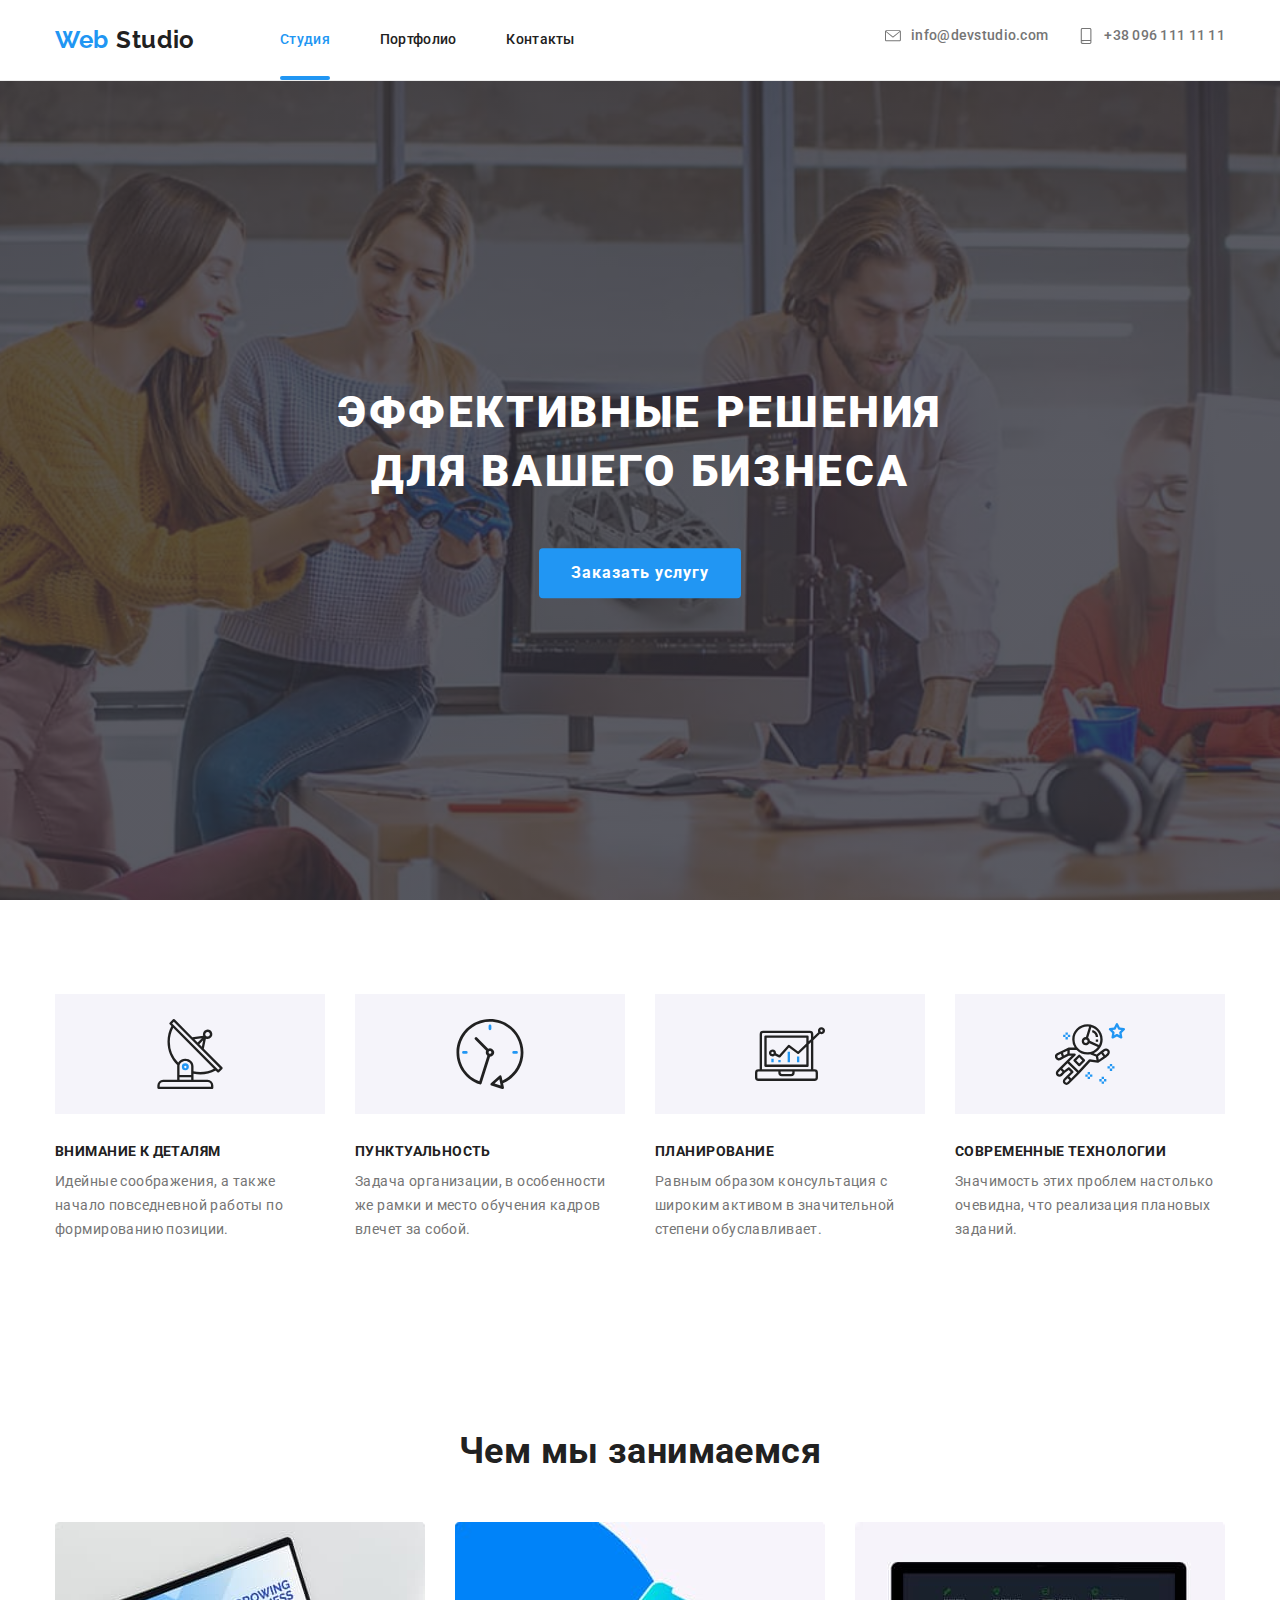
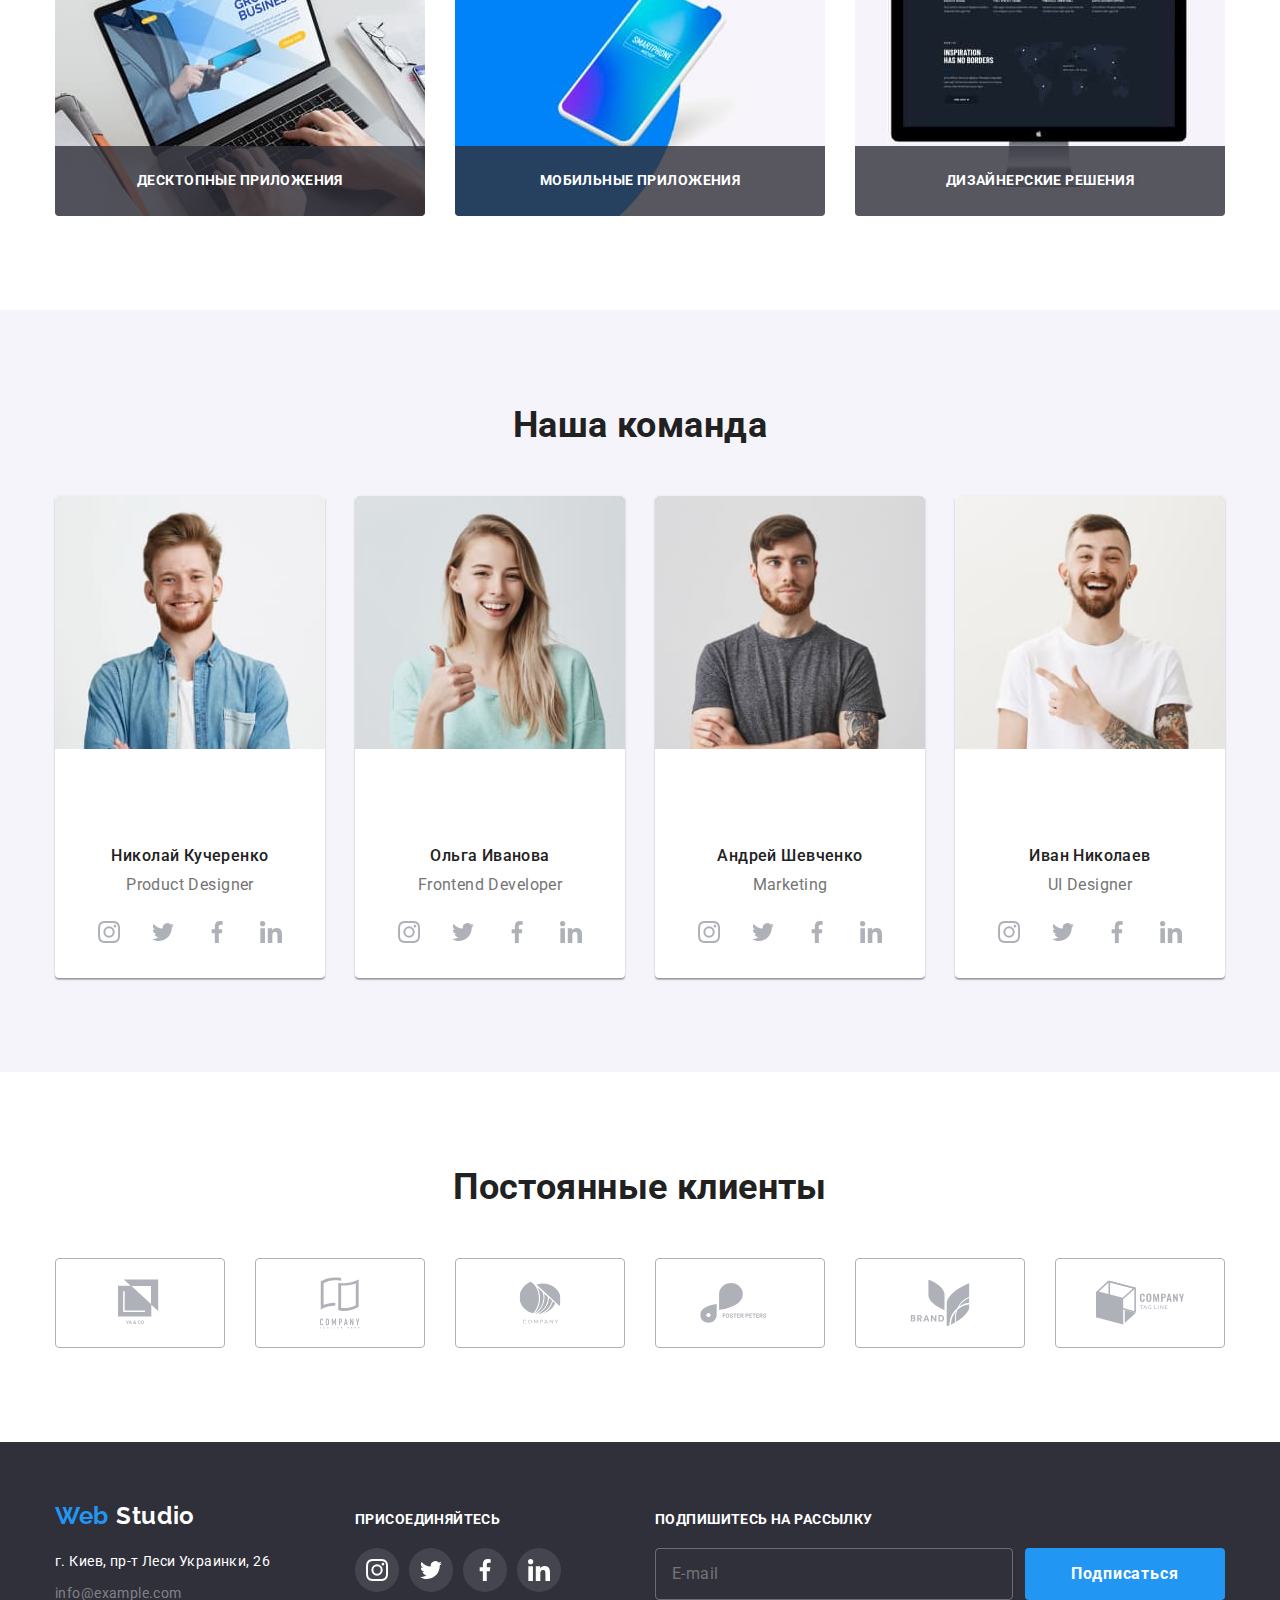
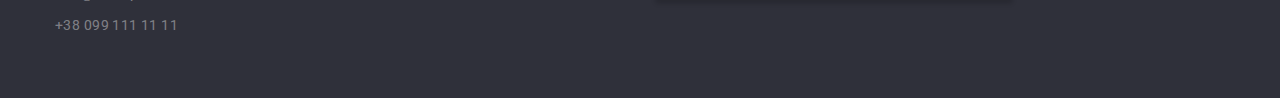
==== commit f954e22a: "modify imgs for retina screens" ====
--- a/index.html
+++ b/index.html
@@ -183,32 +183,39 @@
             <li class="section-activity__item">
               <img
                 class="section-activity__icon"
+                alt="Ноутбук"
                 src="./images/desktop-apps.jpg"
-                alt="Ноутбук"
-                width="380"
-                height="294"
-              /><span class="section-activity__subject"
+                srcset="
+                  ./images/desktop-apps@2x.jpg 2x,
+                  ./images/desktop-apps@3x.jpg 3x
+                "
+              />
+              <span class="section-activity__subject"
                 >Десктопные приложения</span
               >
             </li>
             <li class="section-activity__item">
               <img
+                alt="Смартфон"
                 class="section-activity__icon"
                 src="./images/mobile-apps.jpg"
-                alt="Смартфон"
-                width="380"
-                height="294"
+                srcset="
+                  ./images/mobile-apps@2x.jpg 2x,
+                  ./images/mobile-apps@3x.jpg 3x
+                "
               /><span class="section-activity__subject"
                 >Мобильные приложения</span
               >
             </li>
             <li class="section-activity__item">
               <img
+                alt="Проэкт на большом экране"
                 class="section-activity__icon"
                 src="./images/design-solutions.jpg"
-                alt="Проэкт на большом экране"
-                width="380"
-                height="294"
+                srcset="
+                  ./images/design-solutions@2x.jpg 2x,
+                  ./images/design-solutions@3x.jpg 3x
+                "
               /><span class="section-activity__subject"
                 >Дизайнерские решения</span
               >
@@ -222,13 +229,18 @@
             <h2 class="page__section-title">Наша команда</h2>
             <ul class="section-team__list">
               <li class="team-cart section-team__item">
-                <img
-                  class="team-cart__icon"
-                  src="./images/team-avatars/avatar-john-smith.jpg"
-                  alt="Николай Кучеренко портрет"
-                  width="278"
-                  height="260"
-                />
+                <div class="team-cart__thumb">
+                  <img
+                    class="team-cart__icon"
+                    alt="Николай Кучеренко портрет"
+                    src="./images/team-avatars/avatar-john-smith.jpg"
+                    srcset="
+                      ./images/team-avatars/avatar-john-smith@2x.jpg 2x,
+                      ./images/team-avatars/avatar-john-smith@3x.jpg 3x
+                    "
+                  />
+                </div>
+
                 <h3 class="team-cart__title">Николай Кучеренко</h3>
                 <p class="team-cart__role" lang="en">Product Designer</p>
                 <ul class="social-list team-cart__social-list">
@@ -284,13 +296,18 @@
               </li>
 
               <li class="team-cart section-team__item">
-                <img
-                  class="team-cart__icon"
-                  src="./images/team-avatars/avatar-marta-stewart.jpg"
-                  alt="Ольга Иванова портрет"
-                  width="278"
-                  height="260"
-                />
+                <div class="team-cart__thumb">
+                  <img
+                    class="team-cart__icon"
+                    alt="Ольга Иванова портрет"
+                    src="./images/team-avatars/avatar-marta-stewart.jpg"
+                    srcset="
+                      ./images/team-avatars/avatar-marta-stewart@2x.jpg 2x,
+                      ./images/team-avatars/avatar-marta-stewart@3x.jpg 3x
+                    "
+                  />
+                </div>
+
                 <h3 class="team-cart__title">Ольга Иванова</h3>
 
                 <p class="team-cart__role" lang="en">Frontend Developer</p>
@@ -352,13 +369,17 @@
               </li>
 
               <li class="team-cart section-team__item">
-                <img
-                  class="team-cart__icon"
-                  src="./images/team-avatars/avatar-robert-jakis.jpg"
-                  alt="Андрей Шевченко портрет"
-                  width="278"
-                  height="260"
-                />
+                <div class="team-cart__thumb">
+                  <img
+                    class="team-cart__icon"
+                    alt="Андрей Шевченко портрет"
+                    src="./images/team-avatars/avatar-robert-jakis.jpg"
+                    srcset="
+                      ./images/team-avatars/avatar-robert-jakis@2x.jpg 2x,
+                      ./images/team-avatars/avatar-robert-jakis@3x.jpg 3x
+                    "
+                  />
+                </div>
 
                 <h3 class="team-cart__title">Андрей Шевченко</h3>
 
@@ -421,13 +442,18 @@
               </li>
 
               <li class="team-cart section-team__item">
-                <img
-                  class="team-cart__icon"
-                  src="./images/team-avatars/avatar-martin-doe.jpg"
-                  alt="Иван Николаев портрет"
-                  width="278"
-                  height="260"
-                />
+                <div class="team-cart__thumb">
+                  <img
+                    class="team-cart__icon"
+                    alt="Иван Николаев портрет"
+                    src="./images/team-avatars/avatar-martin-doe.jpg"
+                    srcset="
+                      ./images/team-avatars/avatar-martin-doe@2x.jpg 2x,
+                      ./images/team-avatars/avatar-martin-doe@3x.jpg 3x
+                    "
+                  />
+                </div>
+
                 <h3 class="team-cart__title">Иван Николаев</h3>
                 <p class="team-cart__role" lang="en">UI Designer</p>
                 <ul class="social-list team-cart__social-list">
--- a/css/main.min.css
+++ b/css/main.min.css
@@ -1,2 +1,2 @@
-*,*::before,*::after{-webkit-box-sizing:inherit;box-sizing:inherit}:root{-moz-tab-size:4;-o-tab-size:4;tab-size:4}html{-webkit-box-sizing:border-box;box-sizing:border-box;line-height:1.15;-webkit-text-size-adjust:100%}body{margin:0}body{font-family:system-ui,-apple-system,"Segoe UI",Roboto,Helvetica,Arial,sans-serif,"Apple Color Emoji","Segoe UI Emoji"}hr{height:0}abbr[title]{-webkit-text-decoration:underline dotted;text-decoration:underline dotted}b,strong{font-weight:bolder}code,kbd,samp,pre{font-family:SFMono-Regular, Consolas, "Liberation Mono", Menlo, monospace;font-size:1em}small{font-size:80%}sub,sup{font-size:75%;line-height:0;position:relative;vertical-align:baseline}sub{bottom:-0.25em}sup{top:-0.5em}button,input,optgroup,select,textarea{font-family:inherit;font-size:100%;line-height:1.15;margin:0}button,select{text-transform:none}button,[type="button"],[type="reset"],[type="submit"]{-webkit-appearance:button}button::-moz-focus-inner,[type="button"]::-moz-focus-inner,[type="reset"]::-moz-focus-inner,[type="submit"]::-moz-focus-inner{border-style:none;padding:0}button:-moz-focusring,[type="button"]:-moz-focusring,[type="reset"]:-moz-focusring,[type="submit"]:-moz-focusring{outline:1px dotted ButtonText}fieldset{padding:0.35em 0.75em 0.625em}legend{padding:0}progress{vertical-align:baseline}[type="number"]::-webkit-inner-spin-button,[type="number"]::-webkit-outer-spin-button{height:auto}[type="search"]{-webkit-appearance:textfield;outline-offset:-2px}[type="search"]::-webkit-search-decoration{-webkit-appearance:none}::-webkit-file-upload-button{-webkit-appearance:button;font:inherit}summary{display:list-item}img{display:block;max-width:100%;height:auto}a{text-decoration:none;color:inherit}h1,h2,h3,p,ul{padding-left:0;margin-top:0;margin-bottom:0}h2,h3{color:#212121;font-weight:700}li{list-style-type:none}button{border:none;cursor:pointer}svg{fill:currentColor}.section-customers__icon{position:absolute;left:50%;top:50%;-webkit-transform:translate(-50%, -50%);transform:translate(-50%, -50%)}.checkbox__native{position:absolute;width:1px;height:1px;margin:-1px;border:0;padding:0;clip:rect(0 0 0 0);overflow:hidden}.checkbox__icon,.menu-mobile-toggle:hover,.site-nav__link:hover,.contact-us__link:hover,.section-customers__link:hover,.menu-mobile-toggle:focus,.site-nav__link:focus,.contact-us__link:focus,.section-customers__link:focus{color:#2196f3}.menu-mobile-toggle,.site-nav__link,.contact-us__link,.section-customers__link{-webkit-transition-property:color;transition-property:color;-webkit-transition-duration:1000ms;transition-duration:1000ms;-webkit-transition-timing-function:cubic-bezier(0.4, 0, 0.2, 1);transition-timing-function:cubic-bezier(0.4, 0, 0.2, 1);-webkit-transition-delay:0ms;transition-delay:0ms}.form-subscribe__submit,.section-hero__btn,.form-order-service__submit,.social-list__link:hover,.portfolio-filter__button:hover,.social-list__link:focus,.portfolio-filter__button:focus{background-color:#2196f3;color:#fff}.social-list__link,.portfolio-filter__button{-webkit-transition-property:color, background;transition-property:color, background;-webkit-transition-duration:1000ms;transition-duration:1000ms;-webkit-transition-timing-function:cubic-bezier(0.4, 0, 0.2, 1);transition-timing-function:cubic-bezier(0.4, 0, 0.2, 1);-webkit-transition-delay:0ms;transition-delay:0ms}.form-subscribe__submit,.section-hero__btn,.form-order-service__submit{display:inline-block;min-width:200px;padding:10px 32px;border-radius:4px;font-size:16px;font-weight:700;line-height:1.87;text-align:center;letter-spacing:0.06em}.portfolio-filter__button{display:block;padding:6px 22px;border-radius:4px;color:#212121;background-color:#f5f4fa;font-family:Roboto;font-style:normal;font-weight:500;font-size:16px;line-height:1.63;text-align:center;letter-spacing:0.03em}.portfolio-filter__button:hover,.portfolio-filter__button:focus{-webkit-box-shadow:0px 2px 2px rgba(0,0,0,0.12),0px 1px 2px rgba(0,0,0,0.08),0px 3px 1px rgba(0,0,0,0.1);box-shadow:0px 2px 2px rgba(0,0,0,0.12),0px 1px 2px rgba(0,0,0,0.08),0px 3px 1px rgba(0,0,0,0.1)}.contact-us,.page-footer__row,.section-features,.section-activity__list,.section-team__list,.section-customers__list,.portfolio-list{margin-left:-15px;margin-right:-15px;margin-bottom:-30px}.contact-us__item,.page-footer__item,.section-features__item,.section-activity__item,.section-team__item,.team-cart,.section-customers__item,.portfolio-list__item{margin-left:15px;margin-right:15px;margin-bottom:30px}.page{margin:0;color:#757575;background-color:#fff;font-family:"Roboto",sans-serif;font-size:14px;font-weight:400;letter-spacing:.03em}.page__container{max-width:1200px;margin:0 auto;padding-left:15px;padding-right:15px}@media screen and (min-width: 480px){.page__container{max-width:480px}}@media screen and (min-width: 768px){.page__container{max-width:768px}}@media screen and (min-width: 1200px){.page__container{max-width:1200px}}.page__section{padding-top:60px;padding-bottom:60px}.page__section-title{padding-bottom:30px;font-size:28px;line-height:1.17;text-align:center}@media screen and (min-width: 1200px){.page__section{padding-top:94px;padding-bottom:94px}.page__section-title{font-size:36px;line-height:1.17;padding-bottom:50px}}.page-header{position:relative;border-bottom:1px solid #ececec}.page-header__row{min-height:60px;display:-webkit-box;display:-ms-flexbox;display:flex;-webkit-box-align:center;-ms-flex-align:center;align-items:center}@media screen and (min-width: 768px){.page-header__row{min-height:80px}.page-header__navigation{margin-right:auto}}.logo{display:inline-block;font-family:"Raleway",sans-serif;font-size:24px;font-weight:700;letter-spacing:.03em;line-height:1.17;color:#212121}.logo__accent{color:#2196f3}.menu-mobile-toggle{display:none}@media screen and (max-width: 767px){.menu-mobile-toggle{display:block;position:absolute;right:15px;top:10px;width:40px;height:40px;padding:0;background:#ffffff}.menu-mobile-toggle .icon-menu-close{display:none}.menu-mobile-toggle.is-open .icon-menu-close{display:block}.menu-mobile-toggle.is-open .icon-menu{display:none}}@media screen and (max-width: 767px){.menu-mobile-container{display:none;padding:60px 15px;position:absolute;left:0px;top:100%;width:100%;text-align:center;background-color:#fff;-webkit-box-shadow:0px 1px 3px rgba(0,0,0,0.16),0px 2px 4px rgba(0,0,0,0.08),0px 4px 8px rgba(0,0,0,0.04);box-shadow:0px 1px 3px rgba(0,0,0,0.16),0px 2px 4px rgba(0,0,0,0.08),0px 4px 8px rgba(0,0,0,0.04)}.menu-mobile-container.is-open{display:block}}@media screen and (min-width: 768px){.menu-mobile-container{display:-webkit-box;display:-ms-flexbox;display:flex;-webkit-box-flex:1;-ms-flex-positive:1;flex-grow:1;padding-left:81px}}@media screen and (min-width: 1200px){.menu-mobile-container{padding-left:85px}}.site-nav{display:-webkit-box;display:-ms-flexbox;display:flex;-webkit-box-orient:vertical;-webkit-box-direction:normal;-ms-flex-direction:column;flex-direction:column;-webkit-box-align:center;-ms-flex-align:center;align-items:center;margin-bottom:60px}@media screen and (min-width: 768px){.site-nav{margin:0 -25px}}.site-nav__item{position:relative}@media screen and (max-width: 767px){.site-nav__item:not(:last-child){margin-bottom:40px}}@media screen and (min-width: 768px){.site-nav__item{margin:0 25px}}@media screen and (min-width: 768px){.site-nav{-webkit-box-orient:horizontal;-webkit-box-direction:normal;-ms-flex-direction:row;flex-direction:row;margin-bottom:0}}.site-nav__link{display:block;color:#212121;font-size:18px;font-weight:500;line-height:1.17;letter-spacing:0.02em}.site-nav__link::after{content:"";position:absolute;bottom:0;left:0;display:block;width:100%;height:4px;border-radius:2px;background-color:#2196f3;-webkit-transform:scaleX(0);transform:scaleX(0);-webkit-transition-property:-webkit-transform;transition-property:-webkit-transform;transition-property:transform;transition-property:transform, -webkit-transform;-webkit-transition-duration:1000ms;transition-duration:1000ms;-webkit-transition-timing-function:cubic-bezier(0.4, 0, 0.2, 1);transition-timing-function:cubic-bezier(0.4, 0, 0.2, 1);-webkit-transition-delay:0ms;transition-delay:0ms}@media screen and (min-width: 768px){.site-nav__link{padding:32px 0;font-size:14px;line-height:1.14}.site-nav__link:hover::after,.site-nav__link:focus::after{-webkit-transform:scaleX(1);transform:scaleX(1)}}.site-nav__link.current{color:#2196f3}@media screen and (max-width: 767px){.site-nav__link.current{padding-bottom:12px}}.site-nav__link.current::after{-webkit-transform:scaleX(1);transform:scaleX(1)}.contact-us__link{display:-webkit-box;display:-ms-flexbox;display:flex;-webkit-box-pack:center;-ms-flex-pack:center;justify-content:center;color:#757575;font-size:18px;font-weight:500;line-height:1.17;letter-spacing:0.02em}.contact-us__icon{width:16px;height:16px;margin-right:10px}@media screen and (max-width: 1199px){.contact-us{margin:0}.contact-us__item{margin:0;margin-top:16px}}@media screen and (min-width: 768px){.contact-us__link{font-size:14px;line-height:1.14;-webkit-box-pack:left;-ms-flex-pack:left;justify-content:left}}@media screen and (min-width: 1200px){.contact-us{display:-webkit-box;display:-ms-flexbox;display:flex}.contact-us__link{padding:28px 0}}.page-footer{background-color:#2f303a;padding-top:60px;padding-bottom:60px}.page-footer--pale{color:#fff}.page-footer__row{margin-bottom:-60px}@media screen and (min-width: 768px){.page-footer__row{display:-webkit-box;display:-ms-flexbox;display:flex;-ms-flex-wrap:wrap;flex-wrap:wrap;-webkit-box-pack:center;-ms-flex-pack:center;justify-content:center}}@media screen and (min-width: 1200px){.page-footer__row{-webkit-box-pack:justify;-ms-flex-pack:justify;justify-content:space-between;-webkit-box-align:baseline;-ms-flex-align:baseline;align-items:baseline}}.page-footer__item{margin-bottom:60px;text-align:center}@media screen and (min-width: 768px){.page-footer__item{width:calc((100% - 2 * 30px) / 2)}.page-footer__item:last-child{-webkit-box-flex:1;-ms-flex-positive:1;flex-grow:1}}@media screen and (min-width: 1200px){.page-footer__item{width:calc((100% - 4 * 30px) / 4);text-align:left}}.page-footer__subject{display:block;margin-bottom:20px;font-weight:700;line-height:1.14;text-transform:uppercase}.page-footer__logo{color:#fff;margin-bottom:20px}.address{color:rgba(255,255,255,0.4);line-height:1.71;font-style:normal}.address__item{display:block}.address__item:not(:last-child){margin-bottom:8px}.social-list{display:-webkit-inline-box;display:-ms-inline-flexbox;display:inline-flex;padding-left:0px;margin-left:-5px;margin-right:-5px}.social-list__item{margin-left:5px;margin-right:5px}.social-list__link{display:block;width:44px;height:44px;padding:11px;border-radius:22px;color:#afb1b8}.social-list__link--on-dark{background-color:rgba(255,255,255,0.1);color:#fff}.social-list__icon{width:22px;height:22px}.form-subscribe__input-text,.form-order-service__input-text{border-radius:4px;background-color:transparent;letter-spacing:0.03em}.checkbox{position:relative;display:block;width:15px;height:15px;border:2px solid #212121;border-radius:2px}.checkbox__icon{width:inherit;height:inherit;cursor:pointer;margin-top:-2px;margin-left:-2px;opacity:0}.checkbox__native:checked ~ .checkbox__icon{opacity:1}.policy-agreement{display:-webkit-box;display:-ms-flexbox;display:flex;-webkit-box-align:center;-ms-flex-align:center;align-items:center;padding:20px 11px 30px}.policy-agreement__warning{text-align:left;padding-left:9px;line-height:1.71}.policy-agreement__rules-link{white-space:nowrap;text-decoration:underline;text-transform:capitalize;color:#2196f3}.form-subscribe{margin-left:-6px;margin-right:-6px;margin-bottom:-20px}.form-subscribe__input-text{display:block;width:100%;margin-left:6px;margin-right:6px;margin-bottom:20px;padding:15px 16px;font-size:16px;line-height:1.25;color:rgba(255,255,255,0.6);border:1px solid rgba(255,255,255,0.3);-webkit-box-shadow:0px 4px 4px rgba(0,0,0,0.15);box-shadow:0px 4px 4px rgba(0,0,0,0.15)}.form-subscribe__submit{margin-left:6px;margin-right:6px;margin-bottom:20px}@media screen and (min-width: 1200px){.form-subscribe{display:-webkit-box;display:-ms-flexbox;display:flex}}.section-hero{padding:118px 60px;background-image:-webkit-gradient(linear, left top, left bottom, from(rgba(47,48,58,0.8)), to(rgba(47,48,58,0.8))),url("../images/hero-image/hero-image.jpg");background-image:linear-gradient(rgba(47,48,58,0.8), rgba(47,48,58,0.8)),url("../images/hero-image/hero-image.jpg");background-position:center;background-size:cover;background-color:rgba(47,48,58,0.8);text-align:center}.section-hero__title{margin:0 auto 30px;font-weight:900;font-size:26px;line-height:1.62;letter-spacing:0.06em;text-transform:uppercase;color:#fff}@media screen and (min-width: 1200px){.section-hero{position:relative;height:calc(100vh - 81px);min-height:313px;padding:0}.section-hero__container{position:absolute;left:50%;top:50%;-webkit-transform:translate(-50%, -50%);transform:translate(-50%, -50%)}.section-hero__title{width:696px;font-size:44px;line-height:1.36;margin:0 auto 46px}}.section-features__icon-box{padding:25px;margin-bottom:30px;background-color:#f5f4fa}.section-features__icon{width:70px;height:70px;display:block;margin-left:auto;margin-right:auto}.section-features__subject{margin-bottom:10px;font-size:14px;line-height:1.14;text-transform:uppercase;text-align:center}.section-features__text{line-height:1.71}@media screen and (min-width: 768px){.section-features{display:-webkit-box;display:-ms-flexbox;display:flex;-ms-flex-wrap:wrap;flex-wrap:wrap}.section-features__item{width:calc((100% - 2 * 30px) / 2)}.section-features__subject{text-align:left}}@media screen and (min-width: 1200px){.section-features__item{width:calc((100% - 4 * 30px) / 4)}}.section-activity{display:none}@media screen and (min-width: 1200px){.section-activity{display:block}.section-activity__list{display:-webkit-box;display:-ms-flexbox;display:flex}.section-activity__item{position:relative;border-radius:4px;overflow:hidden}.section-activity__icon{display:block}.section-activity__subject{position:absolute;bottom:0;width:100%;display:block;padding-top:27px;padding-bottom:27px;background-color:rgba(47,48,58,0.8);color:#fff;font-weight:700;line-height:1.14;text-align:center;text-transform:uppercase}}.section-team{background-color:#f5f4fa}@media screen and (min-width: 768px){.section-team__list{display:-webkit-box;display:-ms-flexbox;display:flex;-ms-flex-wrap:wrap;flex-wrap:wrap}.section-team__item{width:calc((100% - 2 * 30px) / 2)}}@media screen and (min-width: 1200px){.section-team__item{width:calc((100% - 4 * 30px) / 4)}}.team-cart{padding-bottom:24px;background-color:#fff;border-radius:4px;-webkit-box-shadow:0px 2px 1px rgba(0,0,0,0.2),0px 1px 1px rgba(0,0,0,0.14),0px 1px 3px rgba(0,0,0,0.12);box-shadow:0px 2px 1px rgba(0,0,0,0.2),0px 1px 1px rgba(0,0,0,0.14),0px 1px 3px rgba(0,0,0,0.12);text-align:center}.team-cart__icon{margin-bottom:30px}.team-cart__title{margin-bottom:10px;font-weight:500;font-size:16px;line-height:1.19}.team-cart__role{margin-bottom:16px;font-size:16px;line-height:1.19}.section-customers__list{display:-webkit-box;display:-ms-flexbox;display:flex;-ms-flex-wrap:wrap;flex-wrap:wrap;-webkit-box-pack:justify;-ms-flex-pack:justify;justify-content:space-between}.section-customers__item{min-width:calc((100% - 2 * 30px) / 2)}@media screen and (min-width: 768px){.section-customers__item{min-width:calc((100% - 3 * 30px) / 3)}}@media screen and (min-width: 1200px){.section-customers__item{min-width:calc((100% - 6 * 30px) / 6)}}.section-customers__link{position:relative;display:block;min-height:90px;border:1px solid;border-radius:4px;color:#afb1b8}.portfolio-filter{display:-webkit-box;display:-ms-flexbox;display:flex;-ms-flex-wrap:wrap;flex-wrap:wrap;padding-bottom:40px;margin:0 -4px -7.5px}.portfolio-filter__button{margin:0 4px 7.5px}@media screen and (min-width: 768px){.portfolio-filter{-webkit-box-pack:center;-ms-flex-pack:center;justify-content:center;padding-bottom:30px}}@media screen and (min-width: 1200px){.portfolio-filter{padding-bottom:50px}}@media screen and (min-width: 768px){.portfolio-list{display:-webkit-box;display:-ms-flexbox;display:flex;-ms-flex-wrap:wrap;flex-wrap:wrap}.portfolio-list__item{width:calc((100% - 30px * 2) / 2)}}@media screen and (min-width: 1200px){.portfolio-list__item{width:calc((100% - 30px * 3) / 3)}}.portfolio-cart__thumb{position:relative;overflow:hidden}.portfolio-cart__link{display:block;height:100%;border-radius:5px;border:1px solid #eee}.portfolio-cart__link:hover,.portfolio-cart__link:focus{-webkit-box-shadow:1px 4px 6px rgba(0,0,0,0.16),0px 4px 4px rgba(0,0,0,0.06),0px 1px 1px rgba(0,0,0,0.12);box-shadow:1px 4px 6px rgba(0,0,0,0.16),0px 4px 4px rgba(0,0,0,0.06),0px 1px 1px rgba(0,0,0,0.12)}.portfolio-cart__icon{border-top-right-radius:5px;border-top-left-radius:5px}.portfolio-cart__cell{padding:20px 24px}.portfolio-cart__title{margin-bottom:4px;font-size:18px;line-height:2;letter-spacing:0.06em}.portfolio-cart__text{position:absolute;top:0;left:0;display:-webkit-box;display:-ms-flexbox;display:flex;-webkit-box-align:center;-ms-flex-align:center;align-items:center;width:100%;height:100%;padding:24px;border-top-left-radius:5px;border-top-right-radius:5px;font-size:18px;line-height:1.56;color:transparent;background-color:rgba(33,150,243,0.9);-webkit-transform:translateY(101%);transform:translateY(101%);-webkit-transition-property:color, -webkit-transform;transition-property:color, -webkit-transform;transition-property:transform, color;transition-property:transform, color, -webkit-transform;-webkit-transition-duration:1000ms;transition-duration:1000ms;-webkit-transition-timing-function:cubic-bezier(0.4, 0, 0.2, 1);transition-timing-function:cubic-bezier(0.4, 0, 0.2, 1);-webkit-transition-delay:0ms, 150ms;transition-delay:0ms, 150ms}.portfolio-cart__link:hover .portfolio-cart__text,.portfolio-cart__link:focus .portfolio-cart__text{-webkit-transform:translateY(1px);transform:translateY(1px);color:#fff}.portfolio-cart__tag{font-size:16px;line-height:1.87}.backdrop{position:fixed;top:0;left:0;width:100%;height:100%;overflow-y:auto;padding:93px 15px;background-color:rgba(0,0,0,0.5);opacity:1;-webkit-transition-property:opacity;transition-property:opacity;-webkit-transition-duration:1000ms;transition-duration:1000ms;-webkit-transition-timing-function:cubic-bezier(0.4, 0, 0.2, 1);transition-timing-function:cubic-bezier(0.4, 0, 0.2, 1);-webkit-transition-delay:0ms;transition-delay:0ms}.backdrop.is-hidden{opacity:0;pointer-events:none}@media screen and (min-width: 481px) and (min-height: 768px){.backdrop.is-hidden .modal{-webkit-transform:translate(-50%, -30%);transform:translate(-50%, -30%)}}.blur{-webkit-filter:blur(3px);filter:blur(3px);-webkit-transition-property:-webkit-filter;transition-property:-webkit-filter;transition-property:filter;transition-property:filter, -webkit-filter;-webkit-transition-duration:2000ms;transition-duration:2000ms;-webkit-transition-timing-function:linear;transition-timing-function:linear;-webkit-transition-delay:0ms;transition-delay:0ms}.modal-open{overflow:hidden}.modal{position:relative;max-width:450px;margin:0 auto;padding:40px;border-radius:4px;background-color:#fff;-webkit-box-shadow:0px 2px 1px rgba(0,0,0,0.2),0px 1px 1px rgba(0,0,0,0.14),0px 1px 3px rgba(0,0,0,0.12);box-shadow:0px 2px 1px rgba(0,0,0,0.2),0px 1px 1px rgba(0,0,0,0.14),0px 1px 3px rgba(0,0,0,0.12)}@media screen and (min-width: 481px) and (min-height: 768px){.modal{-webkit-transition-property:-webkit-transform;transition-property:-webkit-transform;transition-property:transform;transition-property:transform, -webkit-transform;-webkit-transition-duration:1000ms;transition-duration:1000ms;-webkit-transition-timing-function:cubic-bezier(0.4, 0, 0.2, 1);transition-timing-function:cubic-bezier(0.4, 0, 0.2, 1);-webkit-transition-delay:0ms;transition-delay:0ms;position:absolute;top:50%;left:50%;-webkit-transform:translate(-50%, -50%);transform:translate(-50%, -50%);min-width:450px}}.modal__close{position:absolute;top:8px;right:8px;font-size:0;padding:0;margin:0;display:block;min-width:30px;min-height:30px;border-radius:50%;background-color:#fff;-webkit-box-shadow:0px 2px 1px rgba(0,0,0,0.2),0px 1px 1px rgba(0,0,0,0.14),0px 1px 3px rgba(0,0,0,0.12);box-shadow:0px 2px 1px rgba(0,0,0,0.2),0px 1px 1px rgba(0,0,0,0.14),0px 1px 3px rgba(0,0,0,0.12)}.modal__close::before,.modal__close::after{content:"";position:absolute;top:50%;left:50%;display:block;width:15px;height:2px;background-color:#212121;-webkit-transition-property:-webkit-transform;transition-property:-webkit-transform;transition-property:transform;transition-property:transform, -webkit-transform;-webkit-transition-duration:1000ms;transition-duration:1000ms;-webkit-transition-timing-function:cubic-bezier(0.4, 0, 0.2, 1);transition-timing-function:cubic-bezier(0.4, 0, 0.2, 1);-webkit-transition-delay:0ms;transition-delay:0ms}.modal__close::before{-webkit-transform:translate(-50%, -50%) rotate(45deg);transform:translate(-50%, -50%) rotate(45deg)}.modal__close::after{-webkit-transform:translate(-50%, -50%) rotate(-45deg);transform:translate(-50%, -50%) rotate(-45deg)}.modal__close:hover::before,.modal__close:hover::after{-webkit-transform:translate(-50%, -50%) rotate(0);transform:translate(-50%, -50%) rotate(0)}.form-order-service{text-align:center}.form-order-service__subject{font-size:20px;line-height:1.5;color:#212121}.form-order-service__label{position:relative;display:block;padding-top:28px}.form-order-service__icon{position:absolute;top:40px;left:16px;width:18px;height:18px;fill:currentColor;color:#212121;-webkit-transition-property:color;transition-property:color;-webkit-transition-duration:1000ms;transition-duration:1000ms;-webkit-transition-timing-function:cubic-bezier(0.4, 0, 0.2, 1);transition-timing-function:cubic-bezier(0.4, 0, 0.2, 1);-webkit-transition-delay:0ms;transition-delay:0ms}.form-order-service__input-text{width:100%;padding:12px 18px 12px 42px;border:1px solid rgba(33,33,33,0.2);-webkit-transition-property:border-color, outline-color;transition-property:border-color, outline-color;-webkit-transition-duration:1000ms;transition-duration:1000ms;-webkit-transition-timing-function:cubic-bezier(0.4, 0, 0.2, 1);transition-timing-function:cubic-bezier(0.4, 0, 0.2, 1);-webkit-transition-delay:0ms;transition-delay:0ms}.form-order-service__input-text:focus:valid{outline-color:#2196f3}.form-order-service__input-text:focus:invalid,.form-order-service__input-text:not(:placeholder-shown):invalid{border-color:orange;outline-color:orange}.form-order-service__input-text:focus:invalid ~ .form-order-service__icon,.form-order-service__input-text:not(:placeholder-shown):invalid ~ .form-order-service__icon{color:orange}.form-order-service__input-text:focus ~ .form-order-service__label-text,.form-order-service__input-text:not(:placeholder-shown) ~ .form-order-service__label-text{-webkit-transform:translate(-26px, calc(-17px - 100%));transform:translate(-26px, calc(-17px - 100%));font-size:12px;line-height:1.17;letter-spacing:0.01em;color:#2196f3;-webkit-animation-name:move-label;animation-name:move-label;-webkit-animation-duration:250ms;animation-duration:250ms;-webkit-animation-timing-function:cubic-bezier(0.4, 0, 0.2, 1);animation-timing-function:cubic-bezier(0.4, 0, 0.2, 1)}.form-order-service__input-text:focus ~ .form-order-service__label-text.textarea,.form-order-service__input-text:not(:placeholder-shown) ~ .form-order-service__label-text.textarea{-webkit-transform:translate(0, calc(-17px - 100%));transform:translate(0, calc(-17px - 100%))}.form-order-service__input-text:focus ~ .form-order-service__icon,.form-order-service__input-text:not(:placeholder-shown) ~ .form-order-service__icon{color:#2196f3}.form-order-service__input-text.textarea{padding:12px 16px;resize:none}.form-order-service__label-text{position:absolute;top:42px;left:42px}.form-order-service__label-text.textarea{left:16px}@-webkit-keyframes move-label{0%{color:transparent}100%{color:#2196f3}}@keyframes move-label{0%{color:transparent}100%{color:#2196f3}}
+*,*::before,*::after{-webkit-box-sizing:inherit;box-sizing:inherit}:root{-moz-tab-size:4;-o-tab-size:4;tab-size:4}html{-webkit-box-sizing:border-box;box-sizing:border-box;line-height:1.15;-webkit-text-size-adjust:100%}body{margin:0}body{font-family:system-ui,-apple-system,"Segoe UI",Roboto,Helvetica,Arial,sans-serif,"Apple Color Emoji","Segoe UI Emoji"}hr{height:0}abbr[title]{-webkit-text-decoration:underline dotted;text-decoration:underline dotted}b,strong{font-weight:bolder}code,kbd,samp,pre{font-family:SFMono-Regular, Consolas, "Liberation Mono", Menlo, monospace;font-size:1em}small{font-size:80%}sub,sup{font-size:75%;line-height:0;position:relative;vertical-align:baseline}sub{bottom:-0.25em}sup{top:-0.5em}button,input,optgroup,select,textarea{font-family:inherit;font-size:100%;line-height:1.15;margin:0}button,select{text-transform:none}button,[type="button"],[type="reset"],[type="submit"]{-webkit-appearance:button}button::-moz-focus-inner,[type="button"]::-moz-focus-inner,[type="reset"]::-moz-focus-inner,[type="submit"]::-moz-focus-inner{border-style:none;padding:0}button:-moz-focusring,[type="button"]:-moz-focusring,[type="reset"]:-moz-focusring,[type="submit"]:-moz-focusring{outline:1px dotted ButtonText}fieldset{padding:0.35em 0.75em 0.625em}legend{padding:0}progress{vertical-align:baseline}[type="number"]::-webkit-inner-spin-button,[type="number"]::-webkit-outer-spin-button{height:auto}[type="search"]{-webkit-appearance:textfield;outline-offset:-2px}[type="search"]::-webkit-search-decoration{-webkit-appearance:none}::-webkit-file-upload-button{-webkit-appearance:button;font:inherit}summary{display:list-item}img{display:block;max-width:100%;height:auto}a{text-decoration:none;color:inherit}h1,h2,h3,p,ul{padding-left:0;margin-top:0;margin-bottom:0}h2,h3{color:#212121;font-weight:700}li{list-style-type:none}button{border:none;cursor:pointer}svg{fill:currentColor}.section-customers__icon{position:absolute;left:50%;top:50%;-webkit-transform:translate(-50%, -50%);transform:translate(-50%, -50%)}.checkbox__native{position:absolute;width:1px;height:1px;margin:-1px;border:0;padding:0;clip:rect(0 0 0 0);overflow:hidden}.checkbox__icon,.menu-mobile-toggle:hover,.site-nav__link:hover,.contact-us__link:hover,.section-customers__link:hover,.menu-mobile-toggle:focus,.site-nav__link:focus,.contact-us__link:focus,.section-customers__link:focus{color:#2196f3}.menu-mobile-toggle,.site-nav__link,.contact-us__link,.section-customers__link{-webkit-transition-property:color;transition-property:color;-webkit-transition-duration:1000ms;transition-duration:1000ms;-webkit-transition-timing-function:cubic-bezier(0.4, 0, 0.2, 1);transition-timing-function:cubic-bezier(0.4, 0, 0.2, 1);-webkit-transition-delay:0ms;transition-delay:0ms}.form-subscribe__submit,.section-hero__btn,.form-order-service__submit,.social-list__link:hover,.portfolio-filter__button:hover,.social-list__link:focus,.portfolio-filter__button:focus{background-color:#2196f3;color:#fff}.social-list__link,.portfolio-filter__button{-webkit-transition-property:color, background;transition-property:color, background;-webkit-transition-duration:1000ms;transition-duration:1000ms;-webkit-transition-timing-function:cubic-bezier(0.4, 0, 0.2, 1);transition-timing-function:cubic-bezier(0.4, 0, 0.2, 1);-webkit-transition-delay:0ms;transition-delay:0ms}.form-subscribe__submit,.section-hero__btn,.form-order-service__submit{display:inline-block;min-width:200px;padding:10px 32px;border-radius:4px;font-size:16px;font-weight:700;line-height:1.87;text-align:center;letter-spacing:0.06em}.portfolio-filter__button{display:block;padding:6px 22px;border-radius:4px;color:#212121;background-color:#f5f4fa;font-family:Roboto;font-style:normal;font-weight:500;font-size:16px;line-height:1.63;text-align:center;letter-spacing:0.03em}.portfolio-filter__button:hover,.portfolio-filter__button:focus{-webkit-box-shadow:0px 2px 2px rgba(0,0,0,0.12),0px 1px 2px rgba(0,0,0,0.08),0px 3px 1px rgba(0,0,0,0.1);box-shadow:0px 2px 2px rgba(0,0,0,0.12),0px 1px 2px rgba(0,0,0,0.08),0px 3px 1px rgba(0,0,0,0.1)}.contact-us,.page-footer__row,.section-features,.section-activity__list,.section-team__list,.section-customers__list,.portfolio-list{margin-left:-15px;margin-right:-15px;margin-bottom:-30px}.contact-us__item,.page-footer__item,.section-features__item,.section-activity__item,.section-team__item,.team-cart,.section-customers__item,.portfolio-list__item{margin-left:15px;margin-right:15px;margin-bottom:30px}.page{margin:0;color:#757575;background-color:#fff;font-family:"Roboto",sans-serif;font-size:14px;font-weight:400;letter-spacing:.03em}.page__container{max-width:1200px;margin:0 auto;padding-left:15px;padding-right:15px}@media screen and (min-width: 480px){.page__container{max-width:480px}}@media screen and (min-width: 768px){.page__container{max-width:768px}}@media screen and (min-width: 1200px){.page__container{max-width:1200px}}.page__section{padding-top:60px;padding-bottom:60px}.page__section-title{padding-bottom:30px;font-size:28px;line-height:1.17;text-align:center}@media screen and (min-width: 1200px){.page__section{padding-top:94px;padding-bottom:94px}.page__section-title{font-size:36px;line-height:1.17;padding-bottom:50px}}.page-header{position:relative;border-bottom:1px solid #ececec}.page-header__row{min-height:60px;display:-webkit-box;display:-ms-flexbox;display:flex;-webkit-box-align:center;-ms-flex-align:center;align-items:center}@media screen and (min-width: 768px){.page-header__row{min-height:80px}.page-header__navigation{margin-right:auto}}.logo{display:inline-block;font-family:"Raleway",sans-serif;font-size:24px;font-weight:700;letter-spacing:.03em;line-height:1.17;color:#212121}.logo__accent{color:#2196f3}.menu-mobile-toggle{display:none}@media screen and (max-width: 767px){.menu-mobile-toggle{display:block;position:absolute;right:15px;top:10px;width:40px;height:40px;padding:0;background:#ffffff}.menu-mobile-toggle .icon-menu-close{display:none}.menu-mobile-toggle.is-open .icon-menu-close{display:block}.menu-mobile-toggle.is-open .icon-menu{display:none}}@media screen and (max-width: 767px){.menu-mobile-container{display:none;padding:60px 15px;position:absolute;left:0px;top:100%;width:100%;text-align:center;background-color:#fff;-webkit-box-shadow:0px 1px 3px rgba(0,0,0,0.16),0px 2px 4px rgba(0,0,0,0.08),0px 4px 8px rgba(0,0,0,0.04);box-shadow:0px 1px 3px rgba(0,0,0,0.16),0px 2px 4px rgba(0,0,0,0.08),0px 4px 8px rgba(0,0,0,0.04)}.menu-mobile-container.is-open{display:block}}@media screen and (min-width: 768px){.menu-mobile-container{display:-webkit-box;display:-ms-flexbox;display:flex;-webkit-box-flex:1;-ms-flex-positive:1;flex-grow:1;padding-left:81px}}@media screen and (min-width: 1200px){.menu-mobile-container{padding-left:85px}}.site-nav{display:-webkit-box;display:-ms-flexbox;display:flex;-webkit-box-orient:vertical;-webkit-box-direction:normal;-ms-flex-direction:column;flex-direction:column;-webkit-box-align:center;-ms-flex-align:center;align-items:center;margin-bottom:60px}@media screen and (min-width: 768px){.site-nav{margin:0 -25px}}.site-nav__item{position:relative}@media screen and (max-width: 767px){.site-nav__item:not(:last-child){margin-bottom:40px}}@media screen and (min-width: 768px){.site-nav__item{margin:0 25px}}@media screen and (min-width: 768px){.site-nav{-webkit-box-orient:horizontal;-webkit-box-direction:normal;-ms-flex-direction:row;flex-direction:row;margin-bottom:0}}.site-nav__link{display:block;color:#212121;font-size:18px;font-weight:500;line-height:1.17;letter-spacing:0.02em}.site-nav__link::after{content:"";position:absolute;bottom:0;left:0;display:block;width:100%;height:4px;border-radius:2px;background-color:#2196f3;-webkit-transform:scaleX(0);transform:scaleX(0);-webkit-transition-property:-webkit-transform;transition-property:-webkit-transform;transition-property:transform;transition-property:transform, -webkit-transform;-webkit-transition-duration:1000ms;transition-duration:1000ms;-webkit-transition-timing-function:cubic-bezier(0.4, 0, 0.2, 1);transition-timing-function:cubic-bezier(0.4, 0, 0.2, 1);-webkit-transition-delay:0ms;transition-delay:0ms}@media screen and (min-width: 768px){.site-nav__link{padding:32px 0;font-size:14px;line-height:1.14}.site-nav__link:hover::after,.site-nav__link:focus::after{-webkit-transform:scaleX(1);transform:scaleX(1)}}.site-nav__link.current{color:#2196f3}@media screen and (max-width: 767px){.site-nav__link.current{padding-bottom:12px}}.site-nav__link.current::after{-webkit-transform:scaleX(1);transform:scaleX(1)}.contact-us__link{display:-webkit-box;display:-ms-flexbox;display:flex;-webkit-box-pack:center;-ms-flex-pack:center;justify-content:center;color:#757575;font-size:18px;font-weight:500;line-height:1.17;letter-spacing:0.02em}.contact-us__icon{width:16px;height:16px;margin-right:10px}@media screen and (max-width: 1199px){.contact-us{margin:0}.contact-us__item{margin:0;margin-top:16px}}@media screen and (min-width: 768px){.contact-us__link{font-size:14px;line-height:1.14;-webkit-box-pack:left;-ms-flex-pack:left;justify-content:left}}@media screen and (min-width: 1200px){.contact-us{display:-webkit-box;display:-ms-flexbox;display:flex}.contact-us__link{padding:28px 0}}.page-footer{background-color:#2f303a;padding-top:60px;padding-bottom:60px}.page-footer--pale{color:#fff}.page-footer__row{margin-bottom:-60px}@media screen and (min-width: 768px){.page-footer__row{display:-webkit-box;display:-ms-flexbox;display:flex;-ms-flex-wrap:wrap;flex-wrap:wrap;-webkit-box-pack:center;-ms-flex-pack:center;justify-content:center}}@media screen and (min-width: 1200px){.page-footer__row{-webkit-box-pack:justify;-ms-flex-pack:justify;justify-content:space-between;-webkit-box-align:baseline;-ms-flex-align:baseline;align-items:baseline}}.page-footer__item{margin-bottom:60px;text-align:center}@media screen and (min-width: 768px){.page-footer__item{width:calc((100% - 2 * 30px) / 2)}.page-footer__item:last-child{-webkit-box-flex:1;-ms-flex-positive:1;flex-grow:1}}@media screen and (min-width: 1200px){.page-footer__item{width:calc((100% - 4 * 30px) / 4);text-align:left}}.page-footer__subject{display:block;margin-bottom:20px;font-weight:700;line-height:1.14;text-transform:uppercase}.page-footer__logo{color:#fff;margin-bottom:20px}.address{color:rgba(255,255,255,0.4);line-height:1.71;font-style:normal}.address__item{display:block}.address__item:not(:last-child){margin-bottom:8px}.social-list{display:-webkit-inline-box;display:-ms-inline-flexbox;display:inline-flex;padding-left:0px;margin-left:-5px;margin-right:-5px}.social-list__item{margin-left:5px;margin-right:5px}.social-list__link{display:block;width:44px;height:44px;padding:11px;border-radius:22px;color:#afb1b8}.social-list__link--on-dark{background-color:rgba(255,255,255,0.1);color:#fff}.social-list__icon{width:22px;height:22px}.form-subscribe__input-text,.form-order-service__input-text{border-radius:4px;background-color:transparent;letter-spacing:0.03em}.checkbox{position:relative;display:block;width:15px;height:15px;border:2px solid #212121;border-radius:2px}.checkbox__icon{width:inherit;height:inherit;cursor:pointer;margin-top:-2px;margin-left:-2px;opacity:0}.checkbox__native:checked ~ .checkbox__icon{opacity:1}.policy-agreement{display:-webkit-box;display:-ms-flexbox;display:flex;-webkit-box-align:center;-ms-flex-align:center;align-items:center;padding:20px 11px 30px}.policy-agreement__warning{text-align:left;padding-left:9px;line-height:1.71}.policy-agreement__rules-link{white-space:nowrap;text-decoration:underline;text-transform:capitalize;color:#2196f3}.form-subscribe{margin-left:-6px;margin-right:-6px;margin-bottom:-20px}.form-subscribe__input-text{display:block;width:100%;margin-left:6px;margin-right:6px;margin-bottom:20px;padding:15px 16px;font-size:16px;line-height:1.25;color:rgba(255,255,255,0.6);border:1px solid rgba(255,255,255,0.3);-webkit-box-shadow:0px 4px 4px rgba(0,0,0,0.15);box-shadow:0px 4px 4px rgba(0,0,0,0.15)}.form-subscribe__submit{margin-left:6px;margin-right:6px;margin-bottom:20px}@media screen and (min-width: 1200px){.form-subscribe{display:-webkit-box;display:-ms-flexbox;display:flex}}.section-hero{padding:118px 60px;background-image:-webkit-gradient(linear, left top, left bottom, from(rgba(47,48,58,0.8)), to(rgba(47,48,58,0.8))),url("../images/hero-image/hero-image.jpg");background-image:linear-gradient(rgba(47,48,58,0.8), rgba(47,48,58,0.8)),url("../images/hero-image/hero-image.jpg");background-position:center;background-size:cover;background-color:rgba(47,48,58,0.8);text-align:center}@media screen and (min-device-pixel-ratio: 2), screen and (-webkit-min-device-pixel-ratio: 2), screen and (min-resolution: 192dpi), screen and (min-resolution: 2dppx){.section-hero{background-image:-webkit-gradient(linear, left top, left bottom, from(rgba(47,48,58,0.8)), to(rgba(47,48,58,0.8))),url("../images/hero-image/hero-image@2x.jpg");background-image:linear-gradient(rgba(47,48,58,0.8), rgba(47,48,58,0.8)),url("../images/hero-image/hero-image@2x.jpg")}}@media screen and (min-device-pixel-ratio: 3), screen and (-webkit-min-device-pixel-ratio: 3), screen and (min-resolution: 288dpi), screen and (min-resolution: 3dppx){.section-hero{background-image:-webkit-gradient(linear, left top, left bottom, from(rgba(47,48,58,0.8)), to(rgba(47,48,58,0.8))),url("../images/hero-image/hero-image@3x.jpg");background-image:linear-gradient(rgba(47,48,58,0.8), rgba(47,48,58,0.8)),url("../images/hero-image/hero-image@3x.jpg")}}.section-hero__title{margin:0 auto 30px;font-weight:900;font-size:26px;line-height:1.62;letter-spacing:0.06em;text-transform:uppercase;color:#fff}@media screen and (min-width: 1200px){.section-hero{position:relative;height:calc(100vh - 81px);min-height:313px;padding:0}.section-hero__container{position:absolute;left:50%;top:50%;-webkit-transform:translate(-50%, -50%);transform:translate(-50%, -50%)}.section-hero__title{width:696px;font-size:44px;line-height:1.36;margin:0 auto 46px}}.section-features__icon-box{padding:25px;margin-bottom:30px;background-color:#f5f4fa}.section-features__icon{width:70px;height:70px;display:block;margin-left:auto;margin-right:auto}.section-features__subject{margin-bottom:10px;font-size:14px;line-height:1.14;text-transform:uppercase;text-align:center}.section-features__text{line-height:1.71}@media screen and (min-width: 768px){.section-features{display:-webkit-box;display:-ms-flexbox;display:flex;-ms-flex-wrap:wrap;flex-wrap:wrap}.section-features__item{width:calc((100% - 2 * 30px) / 2)}.section-features__subject{text-align:left}}@media screen and (min-width: 1200px){.section-features__item{width:calc((100% - 4 * 30px) / 4)}}.section-activity{display:none}@media screen and (min-width: 1200px){.section-activity{display:block}.section-activity__list{display:-webkit-box;display:-ms-flexbox;display:flex}.section-activity__item{position:relative;border-radius:4px;overflow:hidden}.section-activity__icon{display:block}.section-activity__subject{position:absolute;bottom:0;width:100%;display:block;padding-top:27px;padding-bottom:27px;background-color:rgba(47,48,58,0.8);color:#fff;font-weight:700;line-height:1.14;text-align:center;text-transform:uppercase}}.section-team{background-color:#f5f4fa}@media screen and (min-width: 768px){.section-team__list{display:-webkit-box;display:-ms-flexbox;display:flex;-ms-flex-wrap:wrap;flex-wrap:wrap}.section-team__item{width:calc((100% - 2 * 30px) / 2)}}@media screen and (min-width: 1200px){.section-team__item{width:calc((100% - 4 * 30px) / 4)}}.team-cart{padding-bottom:24px;overflow:hidden;background-color:#fff;border-radius:4px;-webkit-box-shadow:0px 2px 1px rgba(0,0,0,0.2),0px 1px 1px rgba(0,0,0,0.14),0px 1px 3px rgba(0,0,0,0.12);box-shadow:0px 2px 1px rgba(0,0,0,0.2),0px 1px 1px rgba(0,0,0,0.14),0px 1px 3px rgba(0,0,0,0.12);text-align:center}.team-cart__thumb{position:relative;height:320px;overflow:hidden;margin-bottom:30px}@media screen and (max-width: 767px){.team-cart__icon{width:100%}}.team-cart__title{margin-bottom:10px;font-weight:500;font-size:16px;line-height:1.19}.team-cart__role{margin-bottom:16px;font-size:16px;line-height:1.19}.section-customers__list{display:-webkit-box;display:-ms-flexbox;display:flex;-ms-flex-wrap:wrap;flex-wrap:wrap;-webkit-box-pack:justify;-ms-flex-pack:justify;justify-content:space-between}.section-customers__item{min-width:calc((100% - 2 * 30px) / 2)}@media screen and (min-width: 768px){.section-customers__item{min-width:calc((100% - 3 * 30px) / 3)}}@media screen and (min-width: 1200px){.section-customers__item{min-width:calc((100% - 6 * 30px) / 6)}}.section-customers__link{position:relative;display:block;min-height:90px;border:1px solid;border-radius:4px;color:#afb1b8}.portfolio-filter{display:-webkit-box;display:-ms-flexbox;display:flex;-ms-flex-wrap:wrap;flex-wrap:wrap;padding-bottom:40px;margin:0 -4px -7.5px}.portfolio-filter__button{margin:0 4px 7.5px}@media screen and (min-width: 768px){.portfolio-filter{-webkit-box-pack:center;-ms-flex-pack:center;justify-content:center;padding-bottom:30px}}@media screen and (min-width: 1200px){.portfolio-filter{padding-bottom:50px}}@media screen and (min-width: 768px){.portfolio-list{display:-webkit-box;display:-ms-flexbox;display:flex;-ms-flex-wrap:wrap;flex-wrap:wrap}.portfolio-list__item{width:calc((100% - 30px * 2) / 2)}}@media screen and (min-width: 1200px){.portfolio-list__item{width:calc((100% - 30px * 3) / 3)}}.portfolio-cart__thumb{position:relative;overflow:hidden;height:294px}.portfolio-cart__link{display:block;height:100%;border-radius:5px;border:1px solid #eee}.portfolio-cart__link:hover,.portfolio-cart__link:focus{-webkit-box-shadow:1px 4px 6px rgba(0,0,0,0.16),0px 4px 4px rgba(0,0,0,0.06),0px 1px 1px rgba(0,0,0,0.12);box-shadow:1px 4px 6px rgba(0,0,0,0.16),0px 4px 4px rgba(0,0,0,0.06),0px 1px 1px rgba(0,0,0,0.12)}@media screen and (max-width: 767px){.portfolio-cart__icon{width:100%;position:absolute;left:50%;top:50%;-webkit-transform:translate(-50%, -50%);transform:translate(-50%, -50%)}}.portfolio-cart__cell{padding:20px 24px}.portfolio-cart__title{margin-bottom:4px;font-size:18px;line-height:2;letter-spacing:0.06em}.portfolio-cart__text{position:absolute;top:0;left:0;display:-webkit-box;display:-ms-flexbox;display:flex;-webkit-box-align:center;-ms-flex-align:center;align-items:center;width:100%;height:100%;padding:24px;border-top-left-radius:5px;border-top-right-radius:5px;font-size:18px;line-height:1.56;color:transparent;background-color:rgba(33,150,243,0.9);-webkit-transform:translateY(101%);transform:translateY(101%);-webkit-transition-property:color, -webkit-transform;transition-property:color, -webkit-transform;transition-property:transform, color;transition-property:transform, color, -webkit-transform;-webkit-transition-duration:1000ms;transition-duration:1000ms;-webkit-transition-timing-function:cubic-bezier(0.4, 0, 0.2, 1);transition-timing-function:cubic-bezier(0.4, 0, 0.2, 1);-webkit-transition-delay:0ms, 150ms;transition-delay:0ms, 150ms}.portfolio-cart__link:hover .portfolio-cart__text,.portfolio-cart__link:focus .portfolio-cart__text{-webkit-transform:translateY(1px);transform:translateY(1px);color:#fff}.portfolio-cart__tag{font-size:16px;line-height:1.87}.backdrop{position:fixed;top:0;left:0;width:100%;height:100%;overflow-y:auto;padding:93px 15px;background-color:rgba(0,0,0,0.5);opacity:1;-webkit-transition-property:opacity;transition-property:opacity;-webkit-transition-duration:1000ms;transition-duration:1000ms;-webkit-transition-timing-function:cubic-bezier(0.4, 0, 0.2, 1);transition-timing-function:cubic-bezier(0.4, 0, 0.2, 1);-webkit-transition-delay:0ms;transition-delay:0ms}.backdrop.is-hidden{opacity:0;pointer-events:none}@media screen and (min-width: 481px) and (min-height: 768px){.backdrop.is-hidden .modal{-webkit-transform:translate(-50%, -30%);transform:translate(-50%, -30%)}}.blur{-webkit-filter:blur(3px);filter:blur(3px);-webkit-transition-property:-webkit-filter;transition-property:-webkit-filter;transition-property:filter;transition-property:filter, -webkit-filter;-webkit-transition-duration:2000ms;transition-duration:2000ms;-webkit-transition-timing-function:linear;transition-timing-function:linear;-webkit-transition-delay:0ms;transition-delay:0ms}.modal-open{overflow:hidden}.modal{position:relative;max-width:450px;margin:0 auto;padding:40px;border-radius:4px;background-color:#fff;-webkit-box-shadow:0px 2px 1px rgba(0,0,0,0.2),0px 1px 1px rgba(0,0,0,0.14),0px 1px 3px rgba(0,0,0,0.12);box-shadow:0px 2px 1px rgba(0,0,0,0.2),0px 1px 1px rgba(0,0,0,0.14),0px 1px 3px rgba(0,0,0,0.12)}@media screen and (min-width: 481px) and (min-height: 768px){.modal{-webkit-transition-property:-webkit-transform;transition-property:-webkit-transform;transition-property:transform;transition-property:transform, -webkit-transform;-webkit-transition-duration:1000ms;transition-duration:1000ms;-webkit-transition-timing-function:cubic-bezier(0.4, 0, 0.2, 1);transition-timing-function:cubic-bezier(0.4, 0, 0.2, 1);-webkit-transition-delay:0ms;transition-delay:0ms;position:absolute;top:50%;left:50%;-webkit-transform:translate(-50%, -50%);transform:translate(-50%, -50%);min-width:450px}}.modal__close{position:absolute;top:8px;right:8px;font-size:0;padding:0;margin:0;display:block;min-width:30px;min-height:30px;border-radius:50%;background-color:#fff;-webkit-box-shadow:0px 2px 1px rgba(0,0,0,0.2),0px 1px 1px rgba(0,0,0,0.14),0px 1px 3px rgba(0,0,0,0.12);box-shadow:0px 2px 1px rgba(0,0,0,0.2),0px 1px 1px rgba(0,0,0,0.14),0px 1px 3px rgba(0,0,0,0.12)}.modal__close::before,.modal__close::after{content:"";position:absolute;top:50%;left:50%;display:block;width:15px;height:2px;background-color:#212121;-webkit-transition-property:-webkit-transform;transition-property:-webkit-transform;transition-property:transform;transition-property:transform, -webkit-transform;-webkit-transition-duration:1000ms;transition-duration:1000ms;-webkit-transition-timing-function:cubic-bezier(0.4, 0, 0.2, 1);transition-timing-function:cubic-bezier(0.4, 0, 0.2, 1);-webkit-transition-delay:0ms;transition-delay:0ms}.modal__close::before{-webkit-transform:translate(-50%, -50%) rotate(45deg);transform:translate(-50%, -50%) rotate(45deg)}.modal__close::after{-webkit-transform:translate(-50%, -50%) rotate(-45deg);transform:translate(-50%, -50%) rotate(-45deg)}.modal__close:hover::before,.modal__close:hover::after{-webkit-transform:translate(-50%, -50%) rotate(0);transform:translate(-50%, -50%) rotate(0)}.form-order-service{text-align:center}.form-order-service__subject{font-size:20px;line-height:1.5;color:#212121}.form-order-service__label{position:relative;display:block;padding-top:28px}.form-order-service__icon{position:absolute;top:40px;left:16px;width:18px;height:18px;fill:currentColor;color:#212121;-webkit-transition-property:color;transition-property:color;-webkit-transition-duration:1000ms;transition-duration:1000ms;-webkit-transition-timing-function:cubic-bezier(0.4, 0, 0.2, 1);transition-timing-function:cubic-bezier(0.4, 0, 0.2, 1);-webkit-transition-delay:0ms;transition-delay:0ms}.form-order-service__input-text{width:100%;padding:12px 18px 12px 42px;border:1px solid rgba(33,33,33,0.2);-webkit-transition-property:border-color, outline-color;transition-property:border-color, outline-color;-webkit-transition-duration:1000ms;transition-duration:1000ms;-webkit-transition-timing-function:cubic-bezier(0.4, 0, 0.2, 1);transition-timing-function:cubic-bezier(0.4, 0, 0.2, 1);-webkit-transition-delay:0ms;transition-delay:0ms}.form-order-service__input-text:focus:valid{outline-color:#2196f3}.form-order-service__input-text:focus:invalid,.form-order-service__input-text:not(:placeholder-shown):invalid{border-color:orange;outline-color:orange}.form-order-service__input-text:focus:invalid ~ .form-order-service__icon,.form-order-service__input-text:not(:placeholder-shown):invalid ~ .form-order-service__icon{color:orange}.form-order-service__input-text:focus ~ .form-order-service__label-text,.form-order-service__input-text:not(:placeholder-shown) ~ .form-order-service__label-text{-webkit-transform:translate(-26px, calc(-17px - 100%));transform:translate(-26px, calc(-17px - 100%));font-size:12px;line-height:1.17;letter-spacing:0.01em;color:#2196f3;-webkit-animation-name:move-label;animation-name:move-label;-webkit-animation-duration:250ms;animation-duration:250ms;-webkit-animation-timing-function:cubic-bezier(0.4, 0, 0.2, 1);animation-timing-function:cubic-bezier(0.4, 0, 0.2, 1)}.form-order-service__input-text:focus ~ .form-order-service__label-text.textarea,.form-order-service__input-text:not(:placeholder-shown) ~ .form-order-service__label-text.textarea{-webkit-transform:translate(0, calc(-17px - 100%));transform:translate(0, calc(-17px - 100%))}.form-order-service__input-text:focus ~ .form-order-service__icon,.form-order-service__input-text:not(:placeholder-shown) ~ .form-order-service__icon{color:#2196f3}.form-order-service__input-text.textarea{padding:12px 16px;resize:none}.form-order-service__label-text{position:absolute;top:42px;left:42px}.form-order-service__label-text.textarea{left:16px}@-webkit-keyframes move-label{0%{color:transparent}100%{color:#2196f3}}@keyframes move-label{0%{color:transparent}100%{color:#2196f3}}
 /*# sourceMappingURL=main.min.css.map */